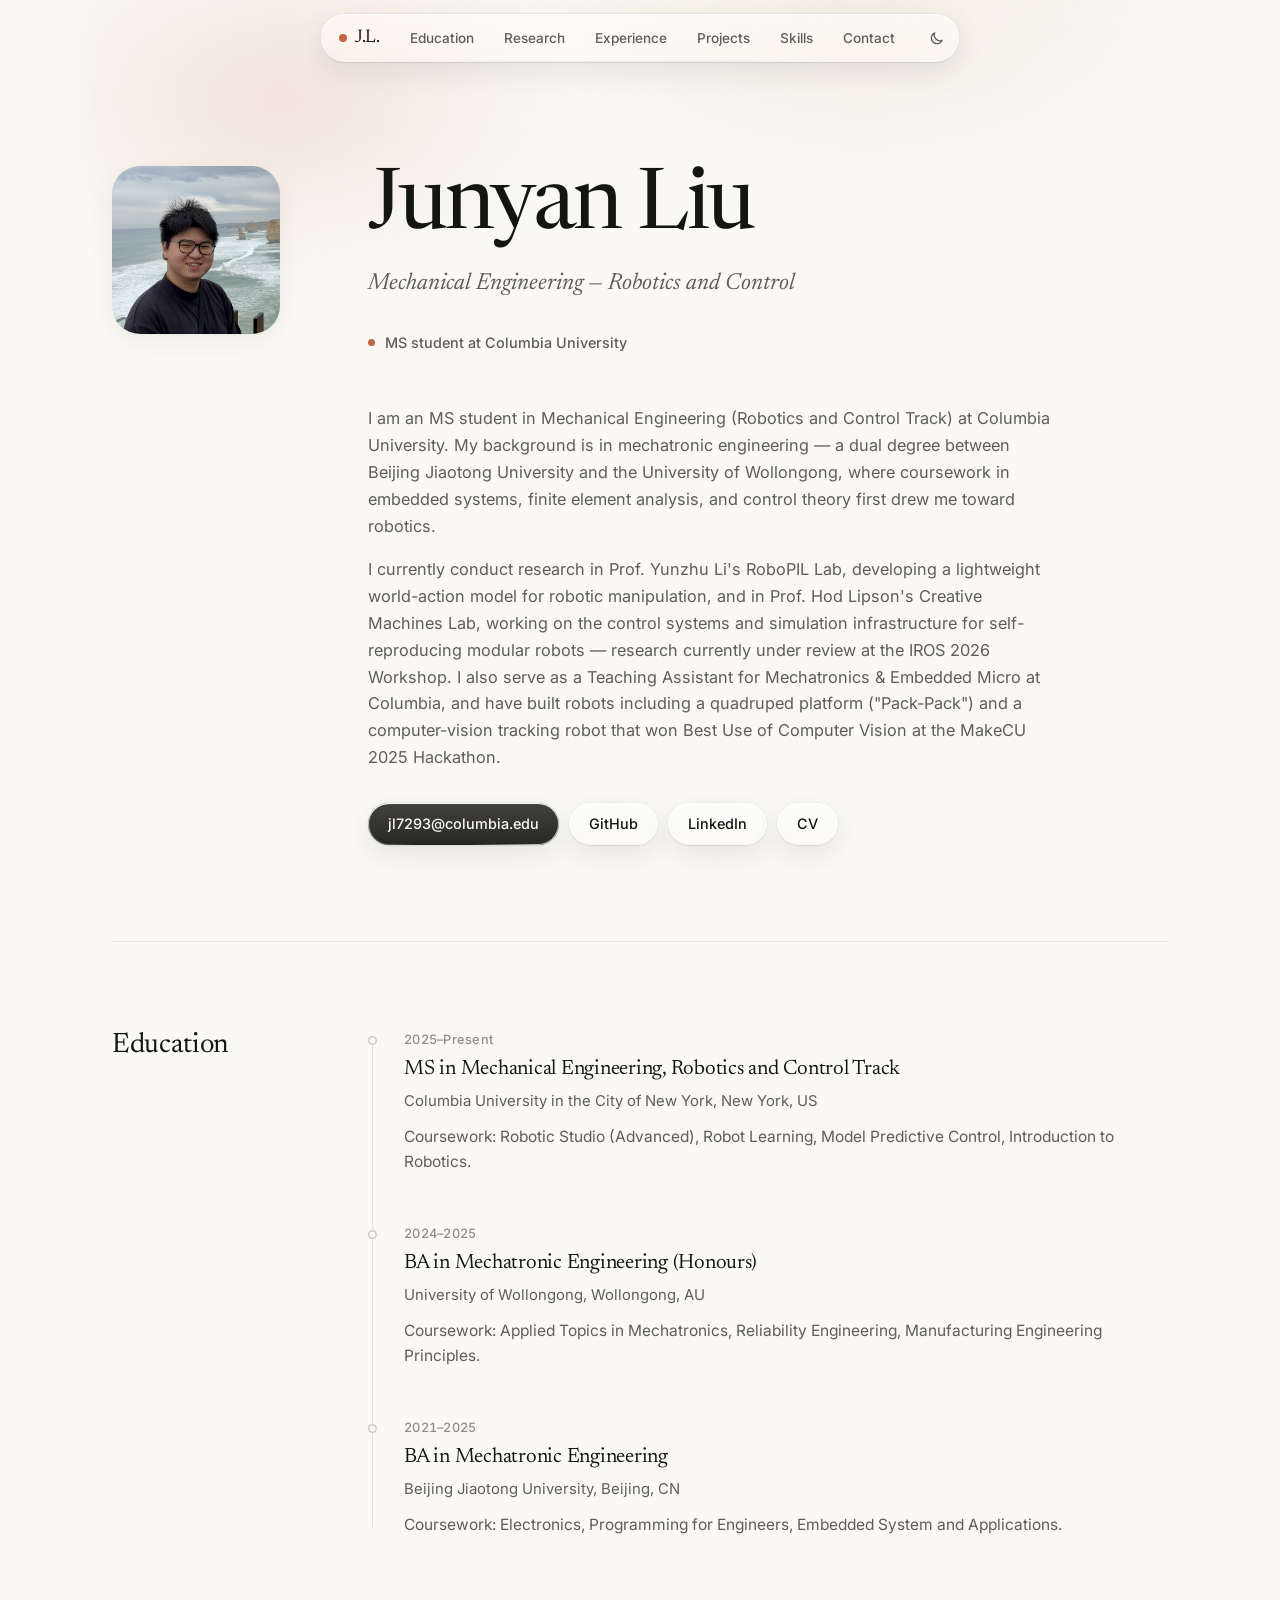
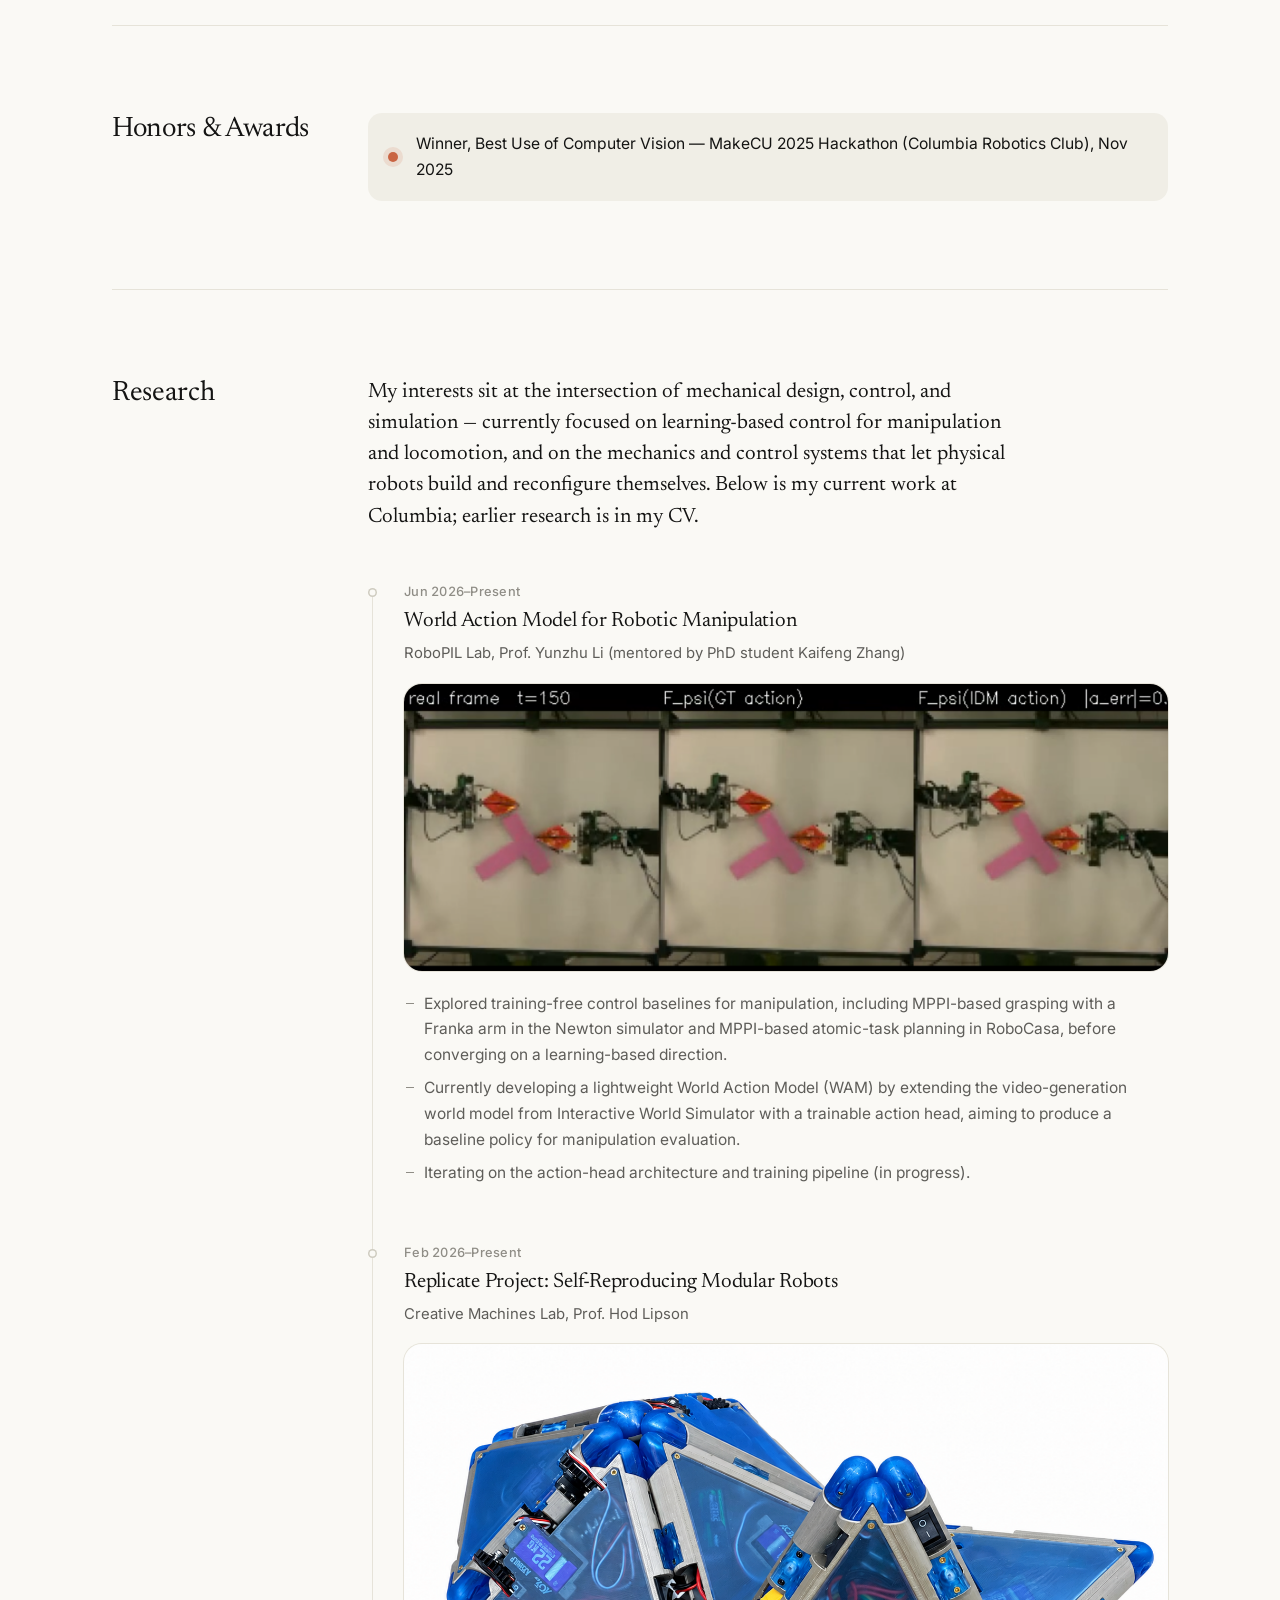
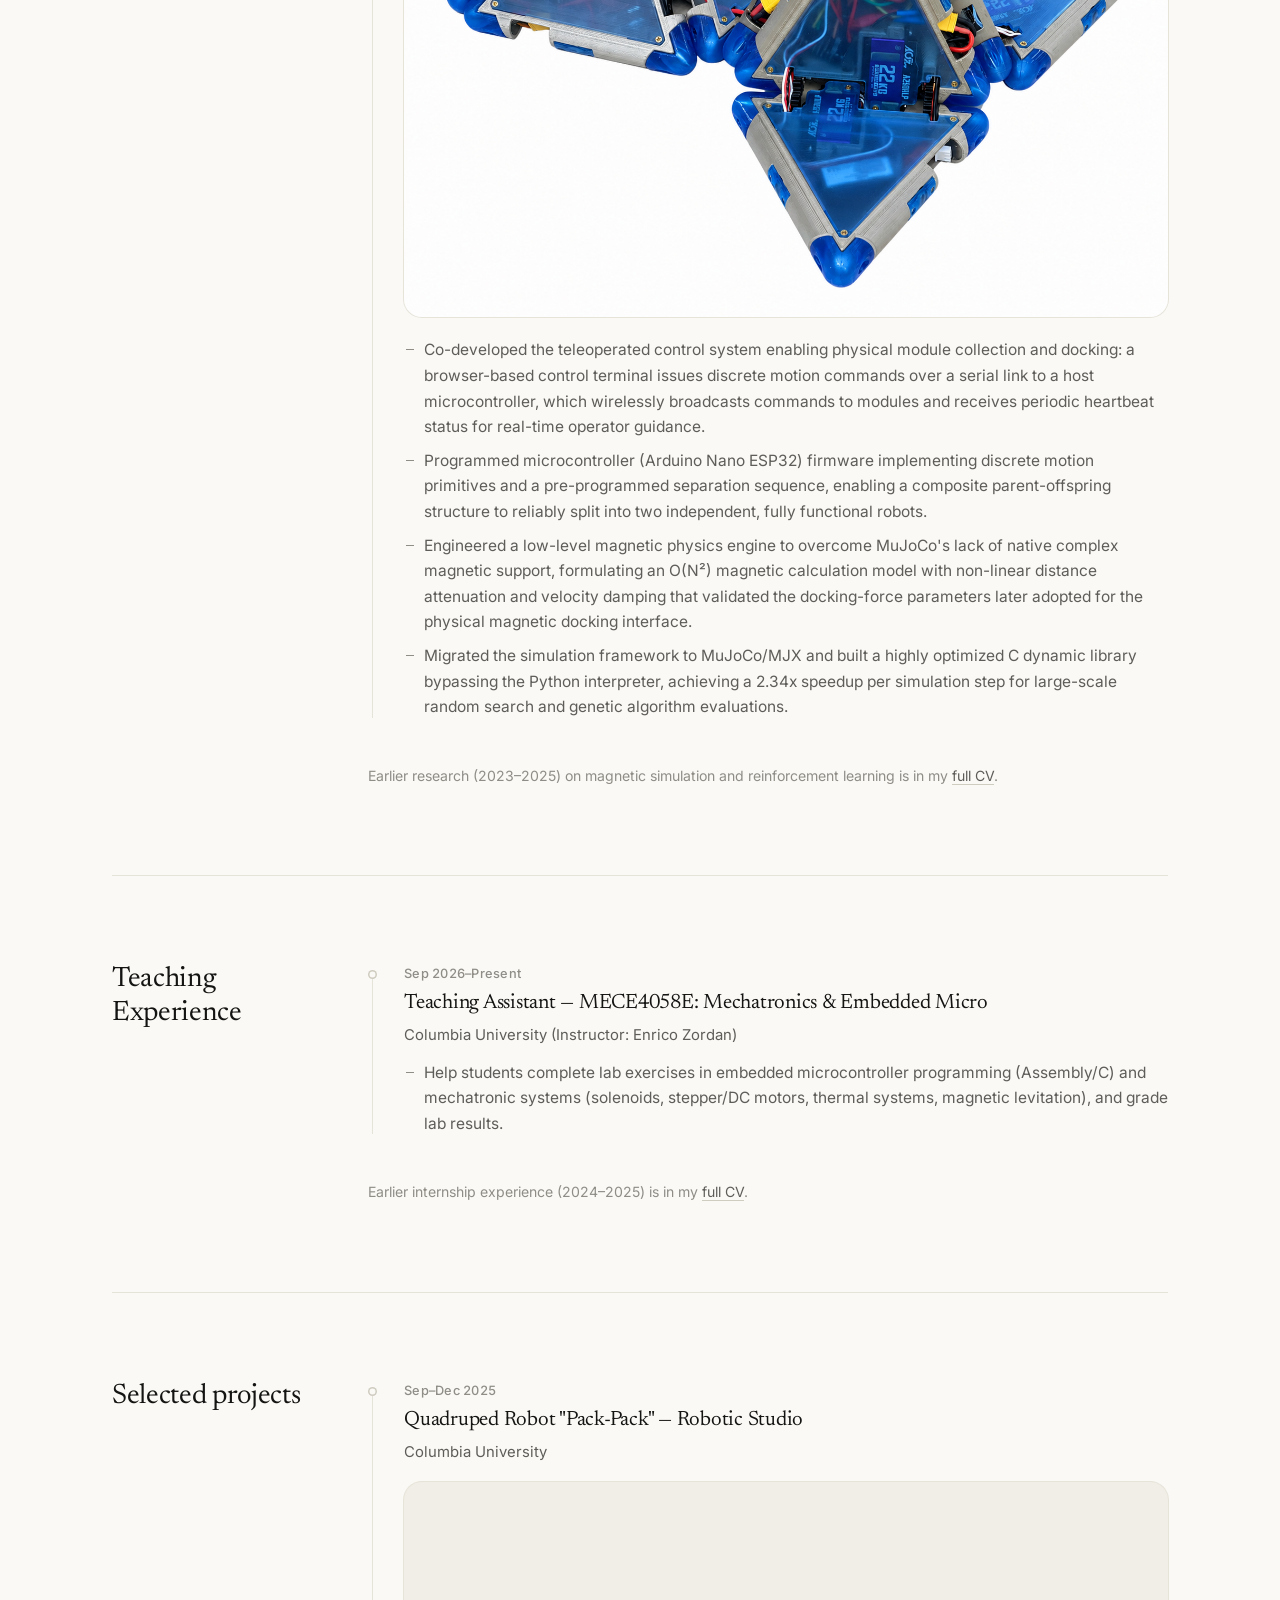
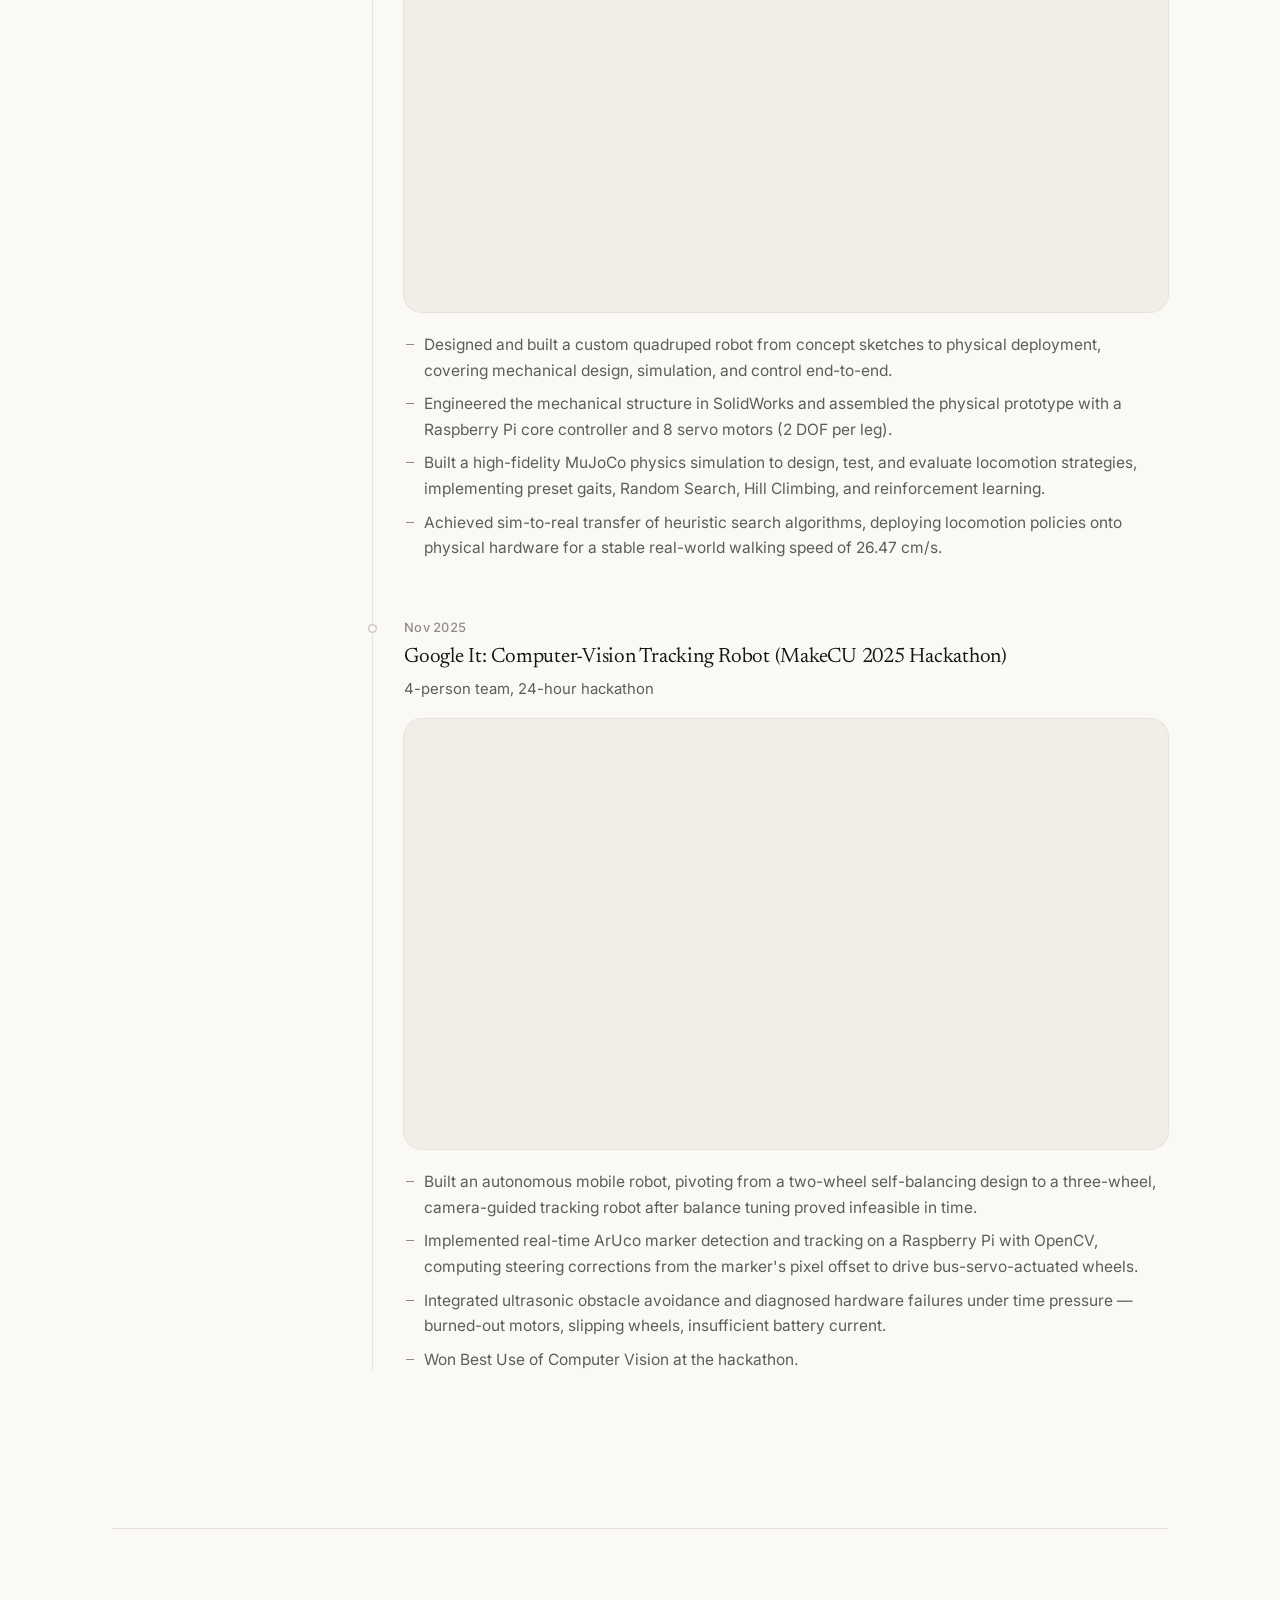
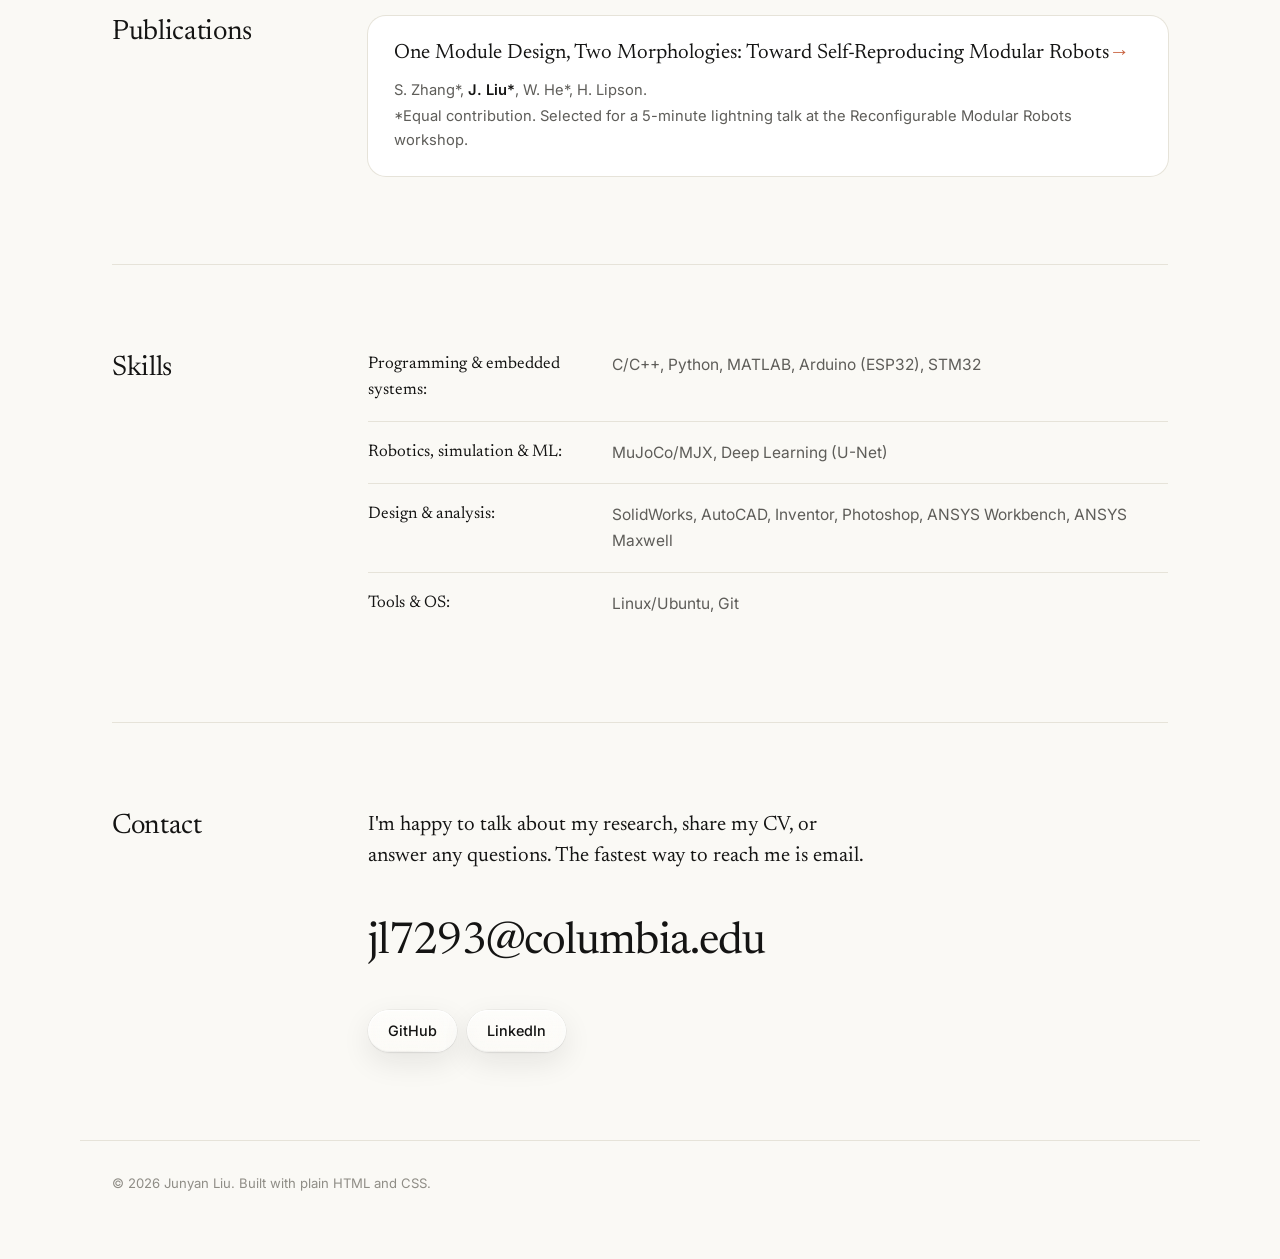
==== index.html @ 260f719c "style change" ====
<!DOCTYPE html>
<html lang="en">
<head>
<meta charset="UTF-8">
<meta name="viewport" content="width=device-width, initial-scale=1.0">
<title>Junyan Liu — Robotics &amp; Mechatronics</title>
<meta name="description" content="Junyan Liu, MS student in Mechanical Engineering (Robotics and Control) at Columbia University.">

<link rel="preconnect" href="https://fonts.googleapis.com">
<link rel="preconnect" href="https://fonts.gstatic.com" crossorigin>
<link href="https://fonts.googleapis.com/css2?family=Newsreader:ital,opsz,wght@0,6..72,300..600;1,6..72,300..600&family=Inter:wght@400;500;600&display=swap" rel="stylesheet">
<script>try{var t=localStorage.getItem("theme");if(t)document.documentElement.dataset.theme=t}catch(e){}</script>
<link rel="stylesheet" href="assets/style.css">
</head>
<body>

<a class="skip-link" href="#main">Skip to content</a>

<header class="site-nav">
  <div class="nav-inner">
    <a class="nav-mark" href="#top">J.L.</a>
    <button class="nav-toggle" aria-expanded="false" aria-controls="nav-links">
      <span></span><span></span><span></span>
    </button>
    <nav id="nav-links" class="nav-links">
      <a href="#education">Education</a>
      <a href="#research">Research</a>
      <a href="#experience">Experience</a>
      <a href="#projects">Projects</a>
      <a href="#skills">Skills</a>
      <a href="#contact">Contact</a>
    </nav>
    <button class="theme-toggle" aria-label="Toggle dark mode">
      <svg class="icon-moon" viewBox="0 0 24 24" fill="none" stroke="currentColor" stroke-width="1.8" stroke-linecap="round" stroke-linejoin="round" aria-hidden="true"><path d="M20 14.5A8 8 0 0 1 9.5 4a8 8 0 1 0 10.5 10.5z"/></svg>
      <svg class="icon-sun" viewBox="0 0 24 24" fill="none" stroke="currentColor" stroke-width="1.8" stroke-linecap="round" aria-hidden="true"><circle cx="12" cy="12" r="4"/><path d="M12 2v2M12 20v2M4.9 4.9l1.4 1.4M17.7 17.7l1.4 1.4M2 12h2M20 12h2M4.9 19.1l1.4-1.4M17.7 6.3l1.4-1.4"/></svg>
    </button>
  </div>
</header>

<main id="main">

  <section id="top" class="hero">
    <div class="hero-grid">
      <div class="portrait">
        <img src="assets/photo.jpg" alt="Junyan Liu">
      </div>
      <div class="hero-content">
        <h1 class="hero-name">Junyan Liu</h1>
        <p class="hero-role">Mechanical Engineering — Robotics and Control</p>
        <p class="hero-current">MS student at Columbia University</p>
        <div class="hero-bio">
          <p>
            I am an MS student in Mechanical
            Engineering (Robotics and Control Track) at Columbia University.
            My background is in mechatronic engineering — a dual degree
            between Beijing Jiaotong University and the University of
            Wollongong, where coursework in embedded systems, finite element
            analysis, and control theory first drew me toward robotics.
          </p>
          <p>
            I currently conduct research in Prof.
            Yunzhu Li's RoboPIL Lab, developing a lightweight world-action
            model for robotic manipulation, and in Prof. Hod Lipson's
            Creative Machines Lab, working on the control systems and
            simulation infrastructure for self-reproducing modular robots —
            research currently under review at the IROS 2026 Workshop. I
            also serve as a Teaching Assistant for Mechatronics &amp;
            Embedded Micro at Columbia, and have built robots including a
            quadruped platform ("Pack-Pack") and a computer-vision tracking
            robot that won Best Use of Computer Vision at the MakeCU 2025
            Hackathon.
          </p>
        </div>
        <div class="hero-links">
          <a href="mailto:jl7293@columbia.edu">jl7293@columbia.edu</a>
          <a href="https://github.com/jl7293" target="_blank" rel="noopener">GitHub</a>
          <a href="https://www.linkedin.com/in/junyanliu7293/" target="_blank" rel="noopener">LinkedIn</a>
          <a href="assets/cv.pdf" target="_blank" rel="noopener">CV</a>
        </div>
      </div>
    </div>
  </section>

  <section id="education" class="section">
    <div class="section-head">
      <h2>Education</h2>
    </div>
    <ul class="timeline">
      <li>
        <div class="timeline-date">2025–Present</div>
        <div class="timeline-body">
          <h3>MS in Mechanical Engineering, Robotics and Control Track</h3>
          <p class="timeline-org">Columbia University in the City of New York, New York, US</p>
          <p>Coursework: Robotic Studio (Advanced), Robot Learning, Model Predictive Control, Introduction to Robotics.</p>
        </div>
      </li>
      <li>
        <div class="timeline-date">2024–2025</div>
        <div class="timeline-body">
          <h3>BA in Mechatronic Engineering (Honours)</h3>
          <p class="timeline-org">University of Wollongong, Wollongong, AU</p>
          <p>Coursework: Applied Topics in Mechatronics, Reliability Engineering, Manufacturing Engineering Principles.</p>
        </div>
      </li>
      <li>
        <div class="timeline-date">2021–2025</div>
        <div class="timeline-body">
          <h3>BA in Mechatronic Engineering</h3>
          <p class="timeline-org">Beijing Jiaotong University, Beijing, CN</p>
          <p>Coursework: Electronics, Programming for Engineers, Embedded System and Applications.</p>
        </div>
      </li>
    </ul>
  </section>

  <section id="honors" class="section">
    <div class="section-head">
      <h2>Honors &amp; Awards</h2>
    </div>
    <ul class="interest-list">
      <li>Winner, Best Use of Computer Vision — MakeCU 2025 Hackathon (Columbia Robotics Club), Nov 2025</li>
    </ul>
  </section>

  <section id="research" class="section">
    <div class="section-head">
      <h2>Research</h2>
    </div>
    <p class="research-intro">
      My interests sit at the intersection of mechanical design, control, and
      simulation — currently focused on learning-based control for
      manipulation and locomotion, and on the mechanics and control systems
      that let physical robots build and reconfigure themselves. Below is my
      current work at Columbia; earlier research is in my CV.
    </p>
    <ul class="timeline">
      <li>
        <div class="timeline-date">Jun 2026–Present</div>
        <div class="timeline-body">
          <h3>World Action Model for Robotic Manipulation</h3>
          <p class="timeline-org">RoboPIL Lab, Prof. Yunzhu Li (mentored by PhD student Kaifeng Zhang)</p>
          <div class="timeline-media"><img src="assets/wam.png" alt="World Action Model project"></div>
          <ul class="bullets">
            <li>Explored training-free control baselines for manipulation, including MPPI-based grasping with a Franka arm in the Newton simulator and MPPI-based atomic-task planning in RoboCasa, before converging on a learning-based direction.</li>
            <li>Currently developing a lightweight World Action Model (WAM) by extending the video-generation world model from Interactive World Simulator with a trainable action head, aiming to produce a baseline policy for manipulation evaluation.</li>
            <li>Iterating on the action-head architecture and training pipeline (in progress).</li>
          </ul>
        </div>
      </li>
      <li>
        <div class="timeline-date">Feb 2026–Present</div>
        <div class="timeline-body">
          <h3>Replicate Project: Self-Reproducing Modular Robots</h3>
          <p class="timeline-org">Creative Machines Lab, Prof. Hod Lipson</p>
          <div class="timeline-media"><img src="assets/replicate.png" alt="Self-reproducing modular robots project"></div>
          <ul class="bullets">
            <li>Co-developed the teleoperated control system enabling physical module collection and docking: a browser-based control terminal issues discrete motion commands over a serial link to a host microcontroller, which wirelessly broadcasts commands to modules and receives periodic heartbeat status for real-time operator guidance.</li>
            <li>Programmed microcontroller (Arduino Nano ESP32) firmware implementing discrete motion primitives and a pre-programmed separation sequence, enabling a composite parent-offspring structure to reliably split into two independent, fully functional robots.</li>
            <li>Engineered a low-level magnetic physics engine to overcome MuJoCo's lack of native complex magnetic support, formulating an O(N²) magnetic calculation model with non-linear distance attenuation and velocity damping that validated the docking-force parameters later adopted for the physical magnetic docking interface.</li>
            <li>Migrated the simulation framework to MuJoCo/MJX and built a highly optimized C dynamic library bypassing the Python interpreter, achieving a 2.34x speedup per simulation step for large-scale random search and genetic algorithm evaluations.</li>
          </ul>
        </div>
      </li>
    </ul>
    <p class="section-note">Earlier research (2023–2025) on magnetic simulation and reinforcement learning is in my <a href="assets/cv.pdf" target="_blank" rel="noopener">full CV</a>.</p>
  </section>

  <section id="experience" class="section">
    <div class="section-head">
      <h2>Teaching Experience</h2>
    </div>
    <ul class="timeline">
      <li>
        <div class="timeline-date">Sep 2026–Present</div>
        <div class="timeline-body">
          <h3>Teaching Assistant — MECE4058E: Mechatronics &amp; Embedded Micro</h3>
          <p class="timeline-org">Columbia University (Instructor: Enrico Zordan)</p>
          <ul class="bullets">
            <li>Help students complete lab exercises in embedded microcontroller programming (Assembly/C) and mechatronic systems (solenoids, stepper/DC motors, thermal systems, magnetic levitation), and grade lab results.</li>
          </ul>
        </div>
      </li>
    </ul>
    <p class="section-note">Earlier internship experience (2024–2025) is in my <a href="assets/cv.pdf" target="_blank" rel="noopener">full CV</a>.</p>
  </section>

  <section id="projects" class="section">
    <div class="section-head">
      <h2>Selected projects</h2>
    </div>
    <ul class="timeline">
      <li>
        <div class="timeline-date">Sep–Dec 2025</div>
        <div class="timeline-body">
          <h3>Quadruped Robot "Pack-Pack" — Robotic Studio</h3>
          <p class="timeline-org">Columbia University</p>
          <div class="timeline-media">
            <iframe width="560" height="315" src="https://www.youtube.com/embed/U7pcNMoIfwk?si=V1PAWZDfMzL-CAm7" title="YouTube video player" frameborder="0" allow="accelerometer; autoplay; clipboard-write; encrypted-media; gyroscope; picture-in-picture; web-share" referrerpolicy="strict-origin-when-cross-origin" allowfullscreen></iframe>
          </div>
          <ul class="bullets">
            <li>Designed and built a custom quadruped robot from concept sketches to physical deployment, covering mechanical design, simulation, and control end-to-end.</li>
            <li>Engineered the mechanical structure in SolidWorks and assembled the physical prototype with a Raspberry Pi core controller and 8 servo motors (2 DOF per leg).</li>
            <li>Built a high-fidelity MuJoCo physics simulation to design, test, and evaluate locomotion strategies, implementing preset gaits, Random Search, Hill Climbing, and reinforcement learning.</li>
            <li>Achieved sim-to-real transfer of heuristic search algorithms, deploying locomotion policies onto physical hardware for a stable real-world walking speed of 26.47 cm/s.</li>
          </ul>
        </div>
      </li>
      <li>
        <div class="timeline-date">Nov 2025</div>
        <div class="timeline-body">
          <h3>Google It: Computer-Vision Tracking Robot (MakeCU 2025 Hackathon)</h3>
          <p class="timeline-org">4-person team, 24-hour hackathon</p>
          <div class="timeline-media">
            <iframe width="560" height="315" src="https://www.youtube.com/embed/vSIey4-xD3o?si=7DMo9X7D1ZcZDnYi" title="YouTube video player" frameborder="0" allow="accelerometer; autoplay; clipboard-write; encrypted-media; gyroscope; picture-in-picture; web-share" referrerpolicy="strict-origin-when-cross-origin" allowfullscreen></iframe>
          </div>
          <ul class="bullets">
            <li>Built an autonomous mobile robot, pivoting from a two-wheel self-balancing design to a three-wheel, camera-guided tracking robot after balance tuning proved infeasible in time.</li>
            <li>Implemented real-time ArUco marker detection and tracking on a Raspberry Pi with OpenCV, computing steering corrections from the marker's pixel offset to drive bus-servo-actuated wheels.</li>
            <li>Integrated ultrasonic obstacle avoidance and diagnosed hardware failures under time pressure — burned-out motors, slipping wheels, insufficient battery current.</li>
            <li>Won Best Use of Computer Vision at the hackathon.</li>
          </ul>
        </div>
      </li>
    </ul>
    <p class="section-note">Earlier projects (2021–2024), including a surgical planning system and a smart car challenge, are in my <a href="assets/cv.pdf" target="_blank" rel="noopener">full CV</a>.</p>
  </section>

  <section id="publications" class="section">
    <div class="section-head">
      <h2>Publications</h2>
    </div>
    <ul class="pub-list">
      <li>
        <p class="pub-title"><a href="replicate/">One Module Design, Two Morphologies: Toward Self-Reproducing Modular Robots</a></p>
        <p class="pub-meta">S. Zhang*, <strong>J. Liu*</strong>, W. He*, H. Lipson.</p>
        <p class="pub-meta">*Equal contribution.  Selected for a 5-minute lightning talk at the Reconfigurable Modular Robots workshop.</p>
      </li>
    </ul>
  </section>

  <section id="skills" class="section">
    <div class="section-head">
      <h2>Skills</h2>
    </div>
    <ul class="skill-list">
      <li><span class="skill-label">Programming &amp; embedded systems:</span> C/C++, Python, MATLAB, Arduino (ESP32), STM32</li>
      <li><span class="skill-label">Robotics, simulation &amp; ML:</span> MuJoCo/MJX, Deep Learning (U-Net)</li>
      <li><span class="skill-label">Design &amp; analysis:</span> SolidWorks, AutoCAD, Inventor, Photoshop, ANSYS Workbench, ANSYS Maxwell</li>
      <li><span class="skill-label">Tools &amp; OS:</span> Linux/Ubuntu, Git</li>
    </ul>
  </section>

  <section id="contact" class="section contact">
    <div class="section-head">
      <h2>Contact</h2>
    </div>
    <p>
      I'm happy to talk about my research, share my CV, or answer any
      questions. The fastest way to reach me is email.
    </p>
    <a class="contact-email" href="mailto:jl7293@columbia.edu">jl7293@columbia.edu</a>
    <div class="hero-links">
      <a href="https://github.com/jl7293" target="_blank" rel="noopener">GitHub</a>
      <a href="https://www.linkedin.com/in/junyanliu7293/" target="_blank" rel="noopener">LinkedIn</a>
    </div>
  </section>

</main>

<footer class="site-footer">
  <p>&copy; <span id="year">2026</span> Junyan Liu. Built with plain HTML and CSS.</p>
</footer>

<script src="assets/script.js"></script>
</body>
</html>
---- assets/style.css ----
/* ---------- Tokens ---------- */
:root {
  --paper: #faf9f5;
  --paper-alt: #f0eee6;
  --surface: #ffffff;
  --ink: #141413;
  --ink-soft: #5e5d59;
  --ink-faint: #8f8d86;
  --line: #e6e3d9;
  --line-strong: #cfccc0;
  --accent: #c96442;
  --accent-soft: rgba(201, 100, 66, 0.14);
  --shadow: 0 1px 2px rgba(20, 20, 19, 0.04), 0 8px 28px rgba(20, 20, 19, 0.06);
  --shadow-lift: 0 2px 4px rgba(20, 20, 19, 0.04), 0 18px 44px rgba(20, 20, 19, 0.1);

  /* Liquid glass */
  --glass-top: rgba(255, 255, 255, 0.62);
  --glass-bottom: rgba(255, 255, 255, 0.34);
  --glass-edge: rgba(20, 20, 19, 0.08);
  --glass-hi: rgba(255, 255, 255, 0.95);
  --glass-lo: rgba(20, 20, 19, 0.05);
  --glass-rim: rgba(255, 255, 255, 0.9);
  --glass-glow: rgba(255, 255, 255, 0.7);
  --glass-shadow: 0 1px 2px rgba(20, 20, 19, 0.05), 0 10px 30px rgba(20, 20, 19, 0.09);
  --glass-shadow-lift: 0 2px 4px rgba(20, 20, 19, 0.06), 0 16px 40px rgba(20, 20, 19, 0.13);

  --wide: 1120px;
  --rail: 200px;
  --gap: 56px;
  --gutter: 32px;
  --radius: 18px;

  --serif: "Newsreader", "Iowan Old Style", Georgia, serif;
  --sans: "Inter", -apple-system, BlinkMacSystemFont, "Segoe UI", sans-serif;
  --ease: cubic-bezier(0.22, 1, 0.36, 1);
  --ease-soft: cubic-bezier(0.4, 0, 0.2, 1);
  --spring: cubic-bezier(0.34, 1.56, 0.64, 1);

  color-scheme: light;
}

@media (prefers-color-scheme: dark) {
  :root:not([data-theme="light"]) {
    --paper: #1f1e1d;
    --paper-alt: #2a2927;
    --surface: #262624;
    --ink: #f5f4ef;
    --ink-soft: #b8b5ab;
    --ink-faint: #8a8780;
    --line: #34332f;
    --line-strong: #4a4843;
    --accent: #e08463;
    --accent-soft: rgba(224, 132, 99, 0.18);
    --shadow: 0 1px 2px rgba(0, 0, 0, 0.3), 0 8px 28px rgba(0, 0, 0, 0.25);
    --shadow-lift: 0 2px 4px rgba(0, 0, 0, 0.3), 0 18px 44px rgba(0, 0, 0, 0.4);
    --glass-top: rgba(255, 255, 255, 0.12);
    --glass-bottom: rgba(255, 255, 255, 0.04);
    --glass-edge: rgba(0, 0, 0, 0.45);
    --glass-hi: rgba(255, 255, 255, 0.22);
    --glass-lo: rgba(0, 0, 0, 0.25);
    --glass-rim: rgba(255, 255, 255, 0.32);
    --glass-glow: rgba(255, 255, 255, 0.16);
    --glass-shadow: 0 1px 2px rgba(0, 0, 0, 0.3), 0 10px 30px rgba(0, 0, 0, 0.35);
    --glass-shadow-lift: 0 2px 4px rgba(0, 0, 0, 0.35), 0 16px 40px rgba(0, 0, 0, 0.45);
    color-scheme: dark;
  }
}
:root[data-theme="dark"] {
  --paper: #1f1e1d;
  --paper-alt: #2a2927;
  --surface: #262624;
  --ink: #f5f4ef;
  --ink-soft: #b8b5ab;
  --ink-faint: #8a8780;
  --line: #34332f;
  --line-strong: #4a4843;
  --accent: #e08463;
  --accent-soft: rgba(224, 132, 99, 0.18);
  --shadow: 0 1px 2px rgba(0, 0, 0, 0.3), 0 8px 28px rgba(0, 0, 0, 0.25);
  --shadow-lift: 0 2px 4px rgba(0, 0, 0, 0.3), 0 18px 44px rgba(0, 0, 0, 0.4);
  --glass-top: rgba(255, 255, 255, 0.12);
  --glass-bottom: rgba(255, 255, 255, 0.04);
  --glass-edge: rgba(0, 0, 0, 0.45);
  --glass-hi: rgba(255, 255, 255, 0.22);
  --glass-lo: rgba(0, 0, 0, 0.25);
  --glass-rim: rgba(255, 255, 255, 0.32);
  --glass-glow: rgba(255, 255, 255, 0.16);
  --glass-shadow: 0 1px 2px rgba(0, 0, 0, 0.3), 0 10px 30px rgba(0, 0, 0, 0.35);
  --glass-shadow-lift: 0 2px 4px rgba(0, 0, 0, 0.35), 0 16px 40px rgba(0, 0, 0, 0.45);
  color-scheme: dark;
}

* { box-sizing: border-box; }

html {
  scroll-behavior: smooth;
  scroll-padding-top: 96px;
}

body {
  margin: 0;
  background: var(--paper);
  color: var(--ink);
  font-family: var(--sans);
  font-size: 17px;
  line-height: 1.65;
  -webkit-font-smoothing: antialiased;
  -moz-osx-font-smoothing: grayscale;
  text-rendering: optimizeLegibility;
  overflow-wrap: break-word;
  transition: background-color 0.4s var(--ease-soft), color 0.4s var(--ease-soft);
}

::selection { background: var(--accent-soft); color: var(--ink); }

h1, h2, h3, h4 {
  font-family: var(--serif);
  font-weight: 400;
  line-height: 1.15;
  margin: 0;
  color: var(--ink);
  letter-spacing: -0.012em;
}

p { margin: 0 0 1em; }
p:last-child { margin-bottom: 0; }

a {
  color: var(--ink);
  text-decoration: underline;
  text-decoration-color: var(--line-strong);
  text-decoration-thickness: 1px;
  text-underline-offset: 3px;
  transition: color 0.2s var(--ease-soft), text-decoration-color 0.2s var(--ease-soft);
}
a:hover {
  color: var(--accent);
  text-decoration-color: currentColor;
}
a:focus-visible, button:focus-visible, [tabindex]:focus-visible {
  outline: 2px solid var(--accent);
  outline-offset: 3px;
  border-radius: 8px;
}

ul { margin: 0; padding: 0; list-style: none; }

.skip-link {
  position: absolute;
  left: -999px;
  top: 0;
  background: var(--ink);
  color: var(--paper);
  padding: 10px 16px;
  z-index: 100;
  text-decoration: none;
}
.skip-link:focus { left: 0; }

/* ---------- Liquid glass material ----------
   Translucent body + backdrop blur, a light rim that catches the
   corners, inner top highlight, and a soft glow that follows the
   pointer (--mx / --my are set by script.js). */
.nav-inner,
.nav-indicator,
.hero-links a,
.lb-btn {
  position: relative;
  isolation: isolate;
  background: linear-gradient(180deg, var(--glass-top), var(--glass-bottom));
  -webkit-backdrop-filter: blur(16px) saturate(180%);
  backdrop-filter: blur(16px) saturate(180%);
  box-shadow:
    0 0 0 0.5px var(--glass-edge),
    inset 0 1px 0 var(--glass-hi),
    inset 0 -1px 1px var(--glass-lo),
    var(--glass-shadow);
}

.nav-inner::before,
.nav-indicator::before,
.hero-links a::before,
.lb-btn::before {
  content: "";
  position: absolute;
  inset: 0;
  border-radius: inherit;
  padding: 1px;
  background: linear-gradient(135deg, var(--glass-rim), transparent 38%, transparent 62%, var(--glass-rim));
  -webkit-mask: linear-gradient(#000 0 0) content-box, linear-gradient(#000 0 0);
  -webkit-mask-composite: xor;
  mask: linear-gradient(#000 0 0) content-box exclude, linear-gradient(#000 0 0);
  pointer-events: none;
}

.hero-links a::after,
.lb-btn::after {
  content: "";
  position: absolute;
  inset: 0;
  border-radius: inherit;
  background: radial-gradient(120px circle at var(--mx, 50%) var(--my, 0%), var(--glass-glow), transparent 70%);
  opacity: 0;
  z-index: -1;
  transition: opacity 0.35s var(--ease-soft);
  pointer-events: none;
}
.hero-links a:hover::after,
.lb-btn:hover::after { opacity: 1; }

/* ---------- Scroll progress ---------- */
.scroll-progress {
  position: fixed;
  top: 0;
  left: 0;
  right: 0;
  height: 2px;
  background: var(--accent);
  transform-origin: 0 50%;
  transform: scaleX(0);
  z-index: 40;
  pointer-events: none;
}

/* ---------- Layout: sections with a sticky title rail ---------- */
.section {
  max-width: var(--wide);
  margin: 0 auto;
  padding: 88px var(--gutter);
  display: grid;
  grid-template-columns: var(--rail) minmax(0, 1fr);
  column-gap: var(--gap);
  align-items: start;
  position: relative;
}
.section::before {
  content: "";
  position: absolute;
  top: 0;
  left: var(--gutter);
  right: var(--gutter);
  height: 1px;
  background: var(--line);
}
.section > * { grid-column: 2; min-width: 0; }

.section-head {
  grid-column: 1;
  grid-row: 1 / span 60;
  position: sticky;
  top: 104px;
  align-self: start;
}
.section-head h2 {
  font-size: 1.75rem;
  line-height: 1.2;
}

.section h3 {
  font-size: 1.3rem;
  margin: 40px 0 12px;
}
.section-head + h3 { margin-top: 0; }

/* ---------- Nav: floating glass capsule ---------- */
.site-nav {
  position: sticky;
  top: 0;
  z-index: 30;
  padding: 14px var(--gutter) 0;
  pointer-events: none;
}

.nav-inner {
  pointer-events: auto;
  width: fit-content;
  max-width: 100%;
  margin: 0 auto;
  padding: 6px 6px 6px 18px;
  display: flex;
  align-items: center;
  gap: 10px;
  border-radius: 999px;
  transition: box-shadow 0.4s var(--ease-soft);
}
.site-nav.scrolled .nav-inner {
  box-shadow:
    0 0 0 0.5px var(--glass-edge),
    inset 0 1px 0 var(--glass-hi),
    inset 0 -1px 1px var(--glass-lo),
    var(--glass-shadow-lift);
}

.nav-mark {
  font-family: var(--serif);
  font-size: 1.15rem;
  text-decoration: none;
  letter-spacing: -0.01em;
  display: inline-flex;
  align-items: center;
  gap: 8px;
  margin-right: 6px;
  white-space: nowrap;
}
.nav-mark::before {
  content: "";
  width: 8px;
  height: 8px;
  border-radius: 50%;
  background: var(--accent);
  transition: transform 0.5s var(--spring);
}
.nav-mark:hover { color: var(--ink); }
.nav-mark:hover::before { transform: scale(1.6); }

.nav-links {
  display: flex;
  gap: 2px;
  position: relative;
}

.nav-links a {
  position: relative;
  z-index: 1;
  font-size: 0.85rem;
  font-weight: 500;
  text-decoration: none;
  color: var(--ink-soft);
  white-space: nowrap;
  padding: 7px 14px;
  border-radius: 999px;
  transition: color 0.25s var(--ease-soft);
}
.nav-links a:hover,
.nav-links a.active { color: var(--ink); }

.nav-indicator {
  position: absolute;
  top: 0;
  left: 0;
  height: 100%;
  border-radius: 999px;
  opacity: 0;
  pointer-events: none;
  transition: transform 0.6s var(--spring), width 0.6s var(--spring), opacity 0.3s var(--ease-soft);
}

.theme-toggle,
.nav-toggle {
  flex-shrink: 0;
  width: 34px;
  height: 34px;
  display: inline-flex;
  align-items: center;
  justify-content: center;
  border: none;
  border-radius: 50%;
  background: transparent;
  color: var(--ink-soft);
  cursor: pointer;
  transition: background-color 0.2s var(--ease-soft), color 0.2s var(--ease-soft), transform 0.45s var(--spring);
}
.theme-toggle:hover,
.nav-toggle:hover { background: var(--glass-bottom); color: var(--ink); }
.theme-toggle:active,
.nav-toggle:active { transform: scale(0.86); transition-duration: 0.12s; }

.theme-toggle svg {
  width: 17px;
  height: 17px;
  transition: transform 0.6s var(--spring);
}
.theme-toggle:hover svg { transform: rotate(24deg); }
.theme-toggle .icon-sun { display: none; }
:root[data-theme="dark"] .theme-toggle .icon-sun { display: block; }
:root[data-theme="dark"] .theme-toggle .icon-moon { display: none; }
@media (prefers-color-scheme: dark) {
  :root:not([data-theme="light"]) .theme-toggle .icon-sun { display: block; }
  :root:not([data-theme="light"]) .theme-toggle .icon-moon { display: none; }
}

.nav-toggle {
  display: none;
  order: 3;
  flex-direction: column;
  gap: 4px;
}
.nav-toggle span {
  display: block;
  width: 16px;
  height: 1.5px;
  border-radius: 2px;
  background: currentColor;
  transition: transform 0.45s var(--ease), opacity 0.2s var(--ease-soft);
}
.nav-toggle[aria-expanded="true"] span:nth-child(1) { transform: translateY(5.5px) rotate(45deg); }
.nav-toggle[aria-expanded="true"] span:nth-child(2) { opacity: 0; }
.nav-toggle[aria-expanded="true"] span:nth-child(3) { transform: translateY(-5.5px) rotate(-45deg); }

/* ---------- Hero (merged with About) ---------- */
.hero {
  position: relative;
  max-width: var(--wide);
  margin: 0 auto;
  padding: 104px var(--gutter) 96px;
}
.hero::before {
  content: "";
  position: absolute;
  z-index: -1;
  top: -120px;
  left: 0;
  right: 0;
  height: 520px;
  background:
    radial-gradient(420px 260px at 18% 30%, var(--accent-soft), transparent 70%),
    radial-gradient(520px 300px at 70% 10%, rgba(214, 184, 140, 0.16), transparent 70%);
  filter: blur(20px);
  pointer-events: none;
}

.hero-grid {
  display: grid;
  grid-template-columns: var(--rail) minmax(0, 1fr);
  gap: var(--gap);
  align-items: start;
}

.portrait {
  width: 168px;
  aspect-ratio: 1;
  border-radius: 28px;
  overflow: hidden;
  background: var(--paper-alt);
  box-shadow: var(--shadow);
  animation: rise 1.1s var(--ease) both;
  transition: transform 0.7s var(--spring), box-shadow 0.6s var(--ease);
}
.portrait:hover {
  transform: scale(1.03) rotate(-1.5deg);
  box-shadow: var(--shadow-lift);
}
.portrait img {
  width: 100%;
  height: 100%;
  object-fit: cover;
  display: block;
}

.hero-content { min-width: 0; }

.hero-name {
  font-size: clamp(3rem, 7.2vw, 5.25rem);
  line-height: 1;
  letter-spacing: -0.03em;
  animation: rise 1.1s 0.06s var(--ease) both;
}

.hero-role {
  font-family: var(--serif);
  font-style: italic;
  font-size: clamp(1.2rem, 2.2vw, 1.45rem);
  line-height: 1.35;
  color: var(--ink-soft);
  margin-top: 18px;
  animation: rise 1.1s 0.14s var(--ease) both;
}

.hero-current {
  display: inline-flex;
  align-items: center;
  gap: 10px;
  color: var(--ink-soft);
  font-size: 0.9rem;
  font-weight: 500;
  margin-top: 8px;
  animation: rise 1.1s 0.2s var(--ease) both;
}
.hero-current::before {
  content: "";
  width: 7px;
  height: 7px;
  border-radius: 50%;
  background: var(--accent);
  animation: pulse 2.4s var(--ease-soft) infinite;
}

.hero-bio {
  margin-top: 36px;
  max-width: 62ch;
  color: var(--ink-soft);
  animation: rise 1.1s 0.28s var(--ease) both;
}
.hero-bio p { font-size: 1.02rem; }

@keyframes rise {
  from { opacity: 0; transform: translateY(18px); filter: blur(8px); }
  to { opacity: 1; transform: none; filter: blur(0); }
}
@keyframes pulse {
  0% { box-shadow: 0 0 0 0 var(--accent-soft); }
  70% { box-shadow: 0 0 0 8px transparent; }
  100% { box-shadow: 0 0 0 0 transparent; }
}

/* Glass pill buttons */
.hero-links {
  display: flex;
  flex-wrap: wrap;
  gap: 10px;
  margin-top: 32px;
  animation: rise 1.1s 0.36s var(--ease) both;
}
.hero-links a {
  display: inline-flex;
  align-items: center;
  height: 42px;
  padding: 0 20px;
  border-radius: 999px;
  font-size: 0.9rem;
  font-weight: 500;
  text-decoration: none;
  color: var(--ink);
  transition: transform 0.5s var(--spring), box-shadow 0.35s var(--ease-soft), color 0.25s var(--ease-soft), background 0.35s var(--ease-soft);
}
.hero-links a:hover {
  color: var(--ink);
  transform: translateY(-2px);
  box-shadow:
    0 0 0 0.5px var(--glass-edge),
    inset 0 1px 0 var(--glass-hi),
    inset 0 -1px 1px var(--glass-lo),
    var(--glass-shadow-lift);
}
.hero-links a:active {
  transform: scale(0.95, 0.92);
  transition-duration: 0.12s;
}

/* Tinted glass for the primary action */
.hero .hero-links a:first-child,
.paper-links a:first-child {
  color: var(--paper);
  background: linear-gradient(180deg,
    color-mix(in srgb, var(--ink) 80%, transparent),
    color-mix(in srgb, var(--ink) 92%, transparent));
}
.hero .hero-links a:first-child:hover,
.paper-links a:first-child:hover {
  color: #fff;
  background: linear-gradient(180deg,
    color-mix(in srgb, var(--accent) 82%, transparent),
    color-mix(in srgb, var(--accent) 96%, transparent));
}
.hero .hero-links a:first-child::after,
.paper-links a:first-child::after {
  background: radial-gradient(120px circle at var(--mx, 50%) var(--my, 0%), rgba(255, 255, 255, 0.28), transparent 70%);
}

/* ---------- Timeline (education / experience / projects) ---------- */
.timeline { position: relative; }
.timeline::before {
  content: "";
  position: absolute;
  left: 4px;
  top: 10px;
  bottom: 10px;
  width: 1px;
  background: var(--line);
}

.timeline > li {
  position: relative;
  padding: 0 0 48px 36px;
}
.timeline > li:last-child { padding-bottom: 0; }
.timeline > li::before {
  content: "";
  position: absolute;
  left: 0;
  top: 7px;
  width: 9px;
  height: 9px;
  border-radius: 50%;
  background: var(--paper);
  box-shadow: inset 0 0 0 1.5px var(--line-strong);
  transition: background-color 0.4s var(--ease-soft), box-shadow 0.4s var(--ease-soft), transform 0.6s var(--spring);
}
.timeline > li.current::before {
  background: var(--accent);
  box-shadow: inset 0 0 0 1.5px var(--accent), 0 0 0 5px var(--accent-soft);
  transform: scale(1.15);
}

.timeline-date {
  color: var(--ink-faint);
  font-size: 0.8rem;
  font-weight: 500;
  letter-spacing: 0.02em;
  font-variant-numeric: tabular-nums;
  margin-bottom: 6px;
  transition: color 0.4s var(--ease-soft);
}
.timeline > li.current .timeline-date { color: var(--accent); }

.timeline-body { min-width: 0; }

.timeline-body h3 {
  font-size: 1.3rem;
  line-height: 1.3;
  margin: 0 0 6px;
}

.timeline-org {
  color: var(--ink-soft);
  font-size: 0.93rem;
  margin-bottom: 10px;
}

.timeline-body > p:not(.timeline-org) { color: var(--ink-soft); font-size: 0.97rem; }

.bullets { margin-top: 12px; }
.bullets li {
  position: relative;
  padding-left: 20px;
  font-size: 0.97rem;
  color: var(--ink-soft);
  margin-bottom: 8px;
}
.bullets li::before {
  content: "";
  position: absolute;
  left: 2px;
  top: 0.78em;
  width: 8px;
  height: 1px;
  background: var(--ink-faint);
}

/* Media frames */
.timeline-media {
  position: relative;
  margin: 18px 0 20px;
  border-radius: var(--radius);
  background: var(--paper-alt);
  box-shadow: 0 0 0 1px var(--line);
  aspect-ratio: 16 / 9;
  display: flex;
  align-items: center;
  justify-content: center;
  color: var(--ink-faint);
  font-size: 0.85rem;
  font-style: italic;
  text-align: center;
  overflow: hidden;
  isolation: isolate;
  transition: box-shadow 0.5s var(--ease);
}

/* Default for photos: the frame shrinks to fit the image exactly —
   no cropping, no empty gap around it. */
.timeline-media:has(img) {
  aspect-ratio: auto;
  cursor: zoom-in;
}
.timeline-media:has(img):hover { box-shadow: 0 0 0 1px var(--line), var(--shadow-lift); }
.timeline-media img {
  width: 100%;
  height: auto;
  display: block;
  transition: transform 0.8s var(--ease);
}
.timeline-media:hover img { transform: scale(1.025); }

/* Opt in to a fixed 16:9 frame that crops to fill (good for wide,
   banner-style shots): add class="timeline-media crop" in the HTML.
   Adjust which part of the photo stays visible with object-position
   below — e.g. "top", "bottom", or a percentage pair like "50% 20%". */
.timeline-media.crop { aspect-ratio: 16 / 9; }
.timeline-media.crop img {
  height: 100%;
  object-fit: cover;
  object-position: center;
}

.timeline-media video,
.timeline-media iframe {
  width: 100%;
  height: 100%;
  border: 0;
  display: block;
}
.timeline-media video { object-fit: cover; }

.section-note {
  margin-top: 36px;
  font-size: 0.88rem;
  color: var(--ink-faint);
}
.section-note a { color: var(--ink-soft); }
.section-note a:hover { color: var(--accent); }

/* ---------- Research ---------- */
.research-intro {
  font-family: var(--serif);
  font-size: 1.3rem;
  line-height: 1.5;
  color: var(--ink);
  max-width: 58ch;
  margin-bottom: 48px;
}

.interest-list li {
  position: relative;
  padding: 18px 20px 18px 48px;
  border-radius: 14px;
  background: var(--paper-alt);
  font-size: 0.98rem;
}
.interest-list li::before {
  content: "";
  position: absolute;
  left: 20px;
  top: 50%;
  width: 10px;
  height: 10px;
  margin-top: -5px;
  border-radius: 50%;
  background: var(--accent);
  box-shadow: 0 0 0 5px var(--accent-soft);
}

/* ---------- Publications ---------- */
.pub-list li {
  padding: 24px 26px;
  border-radius: var(--radius);
  background: var(--surface);
  box-shadow: 0 0 0 1px var(--line);
  transition: box-shadow 0.5s var(--ease), transform 0.6s var(--spring);
}
.pub-list li + li { margin-top: 14px; }
.pub-list li:hover {
  transform: translateY(-3px);
  box-shadow: 0 0 0 1px var(--line), var(--shadow-lift);
}
.pub-title {
  font-family: var(--serif);
  font-size: 1.3rem;
  line-height: 1.35;
  margin: 0;
}
.pub-title a { text-decoration: none; }
.pub-title a::after {
  content: " →";
  display: inline-block;
  color: var(--accent);
  transition: transform 0.5s var(--spring);
}
.pub-title a:hover::after { transform: translateX(5px); }
.pub-meta {
  color: var(--ink-soft);
  font-size: 0.92rem;
  margin: 10px 0 0;
}
.pub-meta + .pub-meta { margin-top: 2px; }
.pub-meta strong { color: var(--ink); font-weight: 600; }
.pub-empty {
  color: var(--ink-soft);
  font-style: italic;
}

/* ---------- Skills ---------- */
.skill-list li {
  display: grid;
  grid-template-columns: minmax(0, 220px) minmax(0, 1fr);
  gap: 24px;
  padding: 18px 0;
  border-top: 1px solid var(--line);
  font-size: 0.97rem;
  color: var(--ink-soft);
}
.skill-list li:first-child { border-top: none; padding-top: 0; }
.skill-label {
  font-family: var(--serif);
  font-size: 1.05rem;
  color: var(--ink);
  line-height: 1.5;
}

/* ---------- Contact ---------- */
.contact > p {
  font-family: var(--serif);
  font-size: 1.3rem;
  line-height: 1.5;
  max-width: 46ch;
}
.contact-email {
  display: inline-block;
  justify-self: start;
  font-family: var(--serif);
  font-size: clamp(1.8rem, 4vw, 2.75rem);
  letter-spacing: -0.02em;
  line-height: 1.2;
  text-decoration: none;
  margin: 24px 0 8px;
  background: linear-gradient(currentColor, currentColor) 0 100% / 0 1px no-repeat;
  transition: color 0.3s var(--ease-soft), background-size 0.6s var(--ease);
}
.contact-email:hover {
  color: var(--accent);
  background-size: 100% 1px;
}
.contact .hero-links { animation: none; }

/* ---------- Footer ---------- */
.site-footer {
  max-width: var(--wide);
  margin: 0 auto;
  padding: 32px var(--gutter) 64px;
  color: var(--ink-faint);
  font-size: 0.82rem;
  border-top: 1px solid var(--line);
}
.site-footer p { margin: 0; }

/* ---------- Scroll reveal (enabled by script.js) ---------- */
.js .reveal {
  opacity: 0;
  translate: 0 28px;
  transition: opacity 1s var(--ease), translate 1s var(--ease);
}
.js .reveal.in {
  opacity: 1;
  translate: 0 0;
}

/* ---------- Lightbox ---------- */
.lightbox {
  position: fixed;
  inset: 0;
  z-index: 100;
  display: flex;
  align-items: center;
  justify-content: center;
  padding: 76px 84px 40px;
  background: color-mix(in srgb, var(--paper) 80%, transparent);
  -webkit-backdrop-filter: blur(28px) saturate(140%);
  backdrop-filter: blur(28px) saturate(140%);
  opacity: 0;
  visibility: hidden;
  transition: opacity 0.4s var(--ease-soft), visibility 0s 0.4s;
}
.lightbox.open {
  opacity: 1;
  visibility: visible;
  transition: opacity 0.4s var(--ease-soft);
}
.lightbox figure {
  margin: 0;
  display: flex;
  flex-direction: column;
  align-items: center;
  max-width: 100%;
  max-height: 100%;
  min-height: 0;
}
.lightbox img {
  display: block;
  max-width: min(100%, 1400px);
  max-height: calc(100vh - 190px);
  max-height: calc(100dvh - 190px);
  border-radius: 14px;
  box-shadow: var(--shadow-lift);
  transform-origin: 0 0;
}
.lightbox figcaption {
  margin-top: 18px;
  font-size: 0.88rem;
  color: var(--ink-soft);
  text-align: center;
  max-width: 70ch;
  transition: opacity 0.3s var(--ease-soft);
}
.lightbox figcaption span { color: var(--ink-faint); margin-left: 10px; font-variant-numeric: tabular-nums; }
.lightbox:not(.ready) figcaption { opacity: 0; }

.lb-btn {
  position: absolute;
  width: 46px;
  height: 46px;
  display: inline-flex;
  align-items: center;
  justify-content: center;
  border: none;
  border-radius: 50%;
  color: var(--ink);
  cursor: pointer;
  transition: transform 0.5s var(--spring), box-shadow 0.3s var(--ease-soft);
}
.lb-btn:hover { transform: scale(1.06); }
.lb-btn:active { transform: scale(0.88); transition-duration: 0.12s; }
.lb-btn svg { position: relative; z-index: 1; width: 18px; height: 18px; }
.lb-close { top: 20px; right: 20px; }
.lb-prev { left: 20px; top: calc(50% - 23px); }
.lb-next { right: 20px; top: calc(50% - 23px); }
.lightbox.single .lb-prev,
.lightbox.single .lb-next { display: none; }

/* ---------- Responsive ---------- */
@media (max-width: 960px) {
  :root { --gap: 40px; }
  .section {
    display: block;
    padding: 72px var(--gutter);
  }
  .section-head {
    position: static;
    margin-bottom: 32px;
  }
  .section-head h2 { font-size: 2rem; }
  .hero { padding: 72px var(--gutter); }
  .hero-grid { grid-template-columns: 1fr; gap: 32px; }
  .portrait { width: 120px; border-radius: 24px; }
}

@media (max-width: 760px) {
  :root { --gutter: 20px; }

  .site-nav { padding-top: 10px; }
  .nav-inner { width: 100%; justify-content: space-between; }
  .nav-mark { margin-right: auto; }

  #nav-links {
    position: absolute;
    top: calc(100% + 8px);
    left: 0;
    right: 0;
    flex-direction: column;
    gap: 0;
    padding: 8px;
    border-radius: 24px;
    /* Nested inside the glass capsule, so it can't blur the page itself */
    background: linear-gradient(180deg, var(--glass-top), var(--glass-bottom)), var(--paper);
    -webkit-backdrop-filter: blur(24px) saturate(180%);
    backdrop-filter: blur(24px) saturate(180%);
    box-shadow:
      0 0 0 0.5px var(--glass-edge),
      inset 0 1px 0 var(--glass-hi),
      var(--glass-shadow-lift);
    opacity: 0;
    visibility: hidden;
    transform: translateY(-8px) scale(0.97);
    transform-origin: top right;
    transition: opacity 0.25s var(--ease-soft), transform 0.5s var(--spring), visibility 0s 0.25s;
  }
  #nav-links.open {
    opacity: 1;
    visibility: visible;
    transform: none;
    transition: opacity 0.25s var(--ease-soft), transform 0.5s var(--spring);
  }
  #nav-links a {
    font-size: 1.02rem;
    padding: 12px 16px;
    border-radius: 16px;
  }
  #nav-links a:hover,
  #nav-links a.active { background: var(--glass-bottom); }
  #nav-links .nav-indicator { display: none; }
  .nav-toggle { display: inline-flex; }

  .section { padding: 56px var(--gutter); }
  .research-intro, .contact > p { font-size: 1.15rem; }
  .skill-list li { grid-template-columns: 1fr; gap: 4px; }
  .timeline > li { padding-left: 28px; }
  .lightbox { padding: 76px 12px 96px; }
  .lb-prev, .lb-next { top: auto; bottom: 24px; }
  .lb-prev { left: calc(50% - 58px); }
  .lb-next { right: calc(50% - 58px); }
}

@media (prefers-reduced-motion: reduce) {
  html { scroll-behavior: auto; }
  *, *::before, *::after {
    animation: none !important;
    transition-duration: 0.01ms !important;
  }
  .js .reveal { opacity: 1; translate: none; }
}
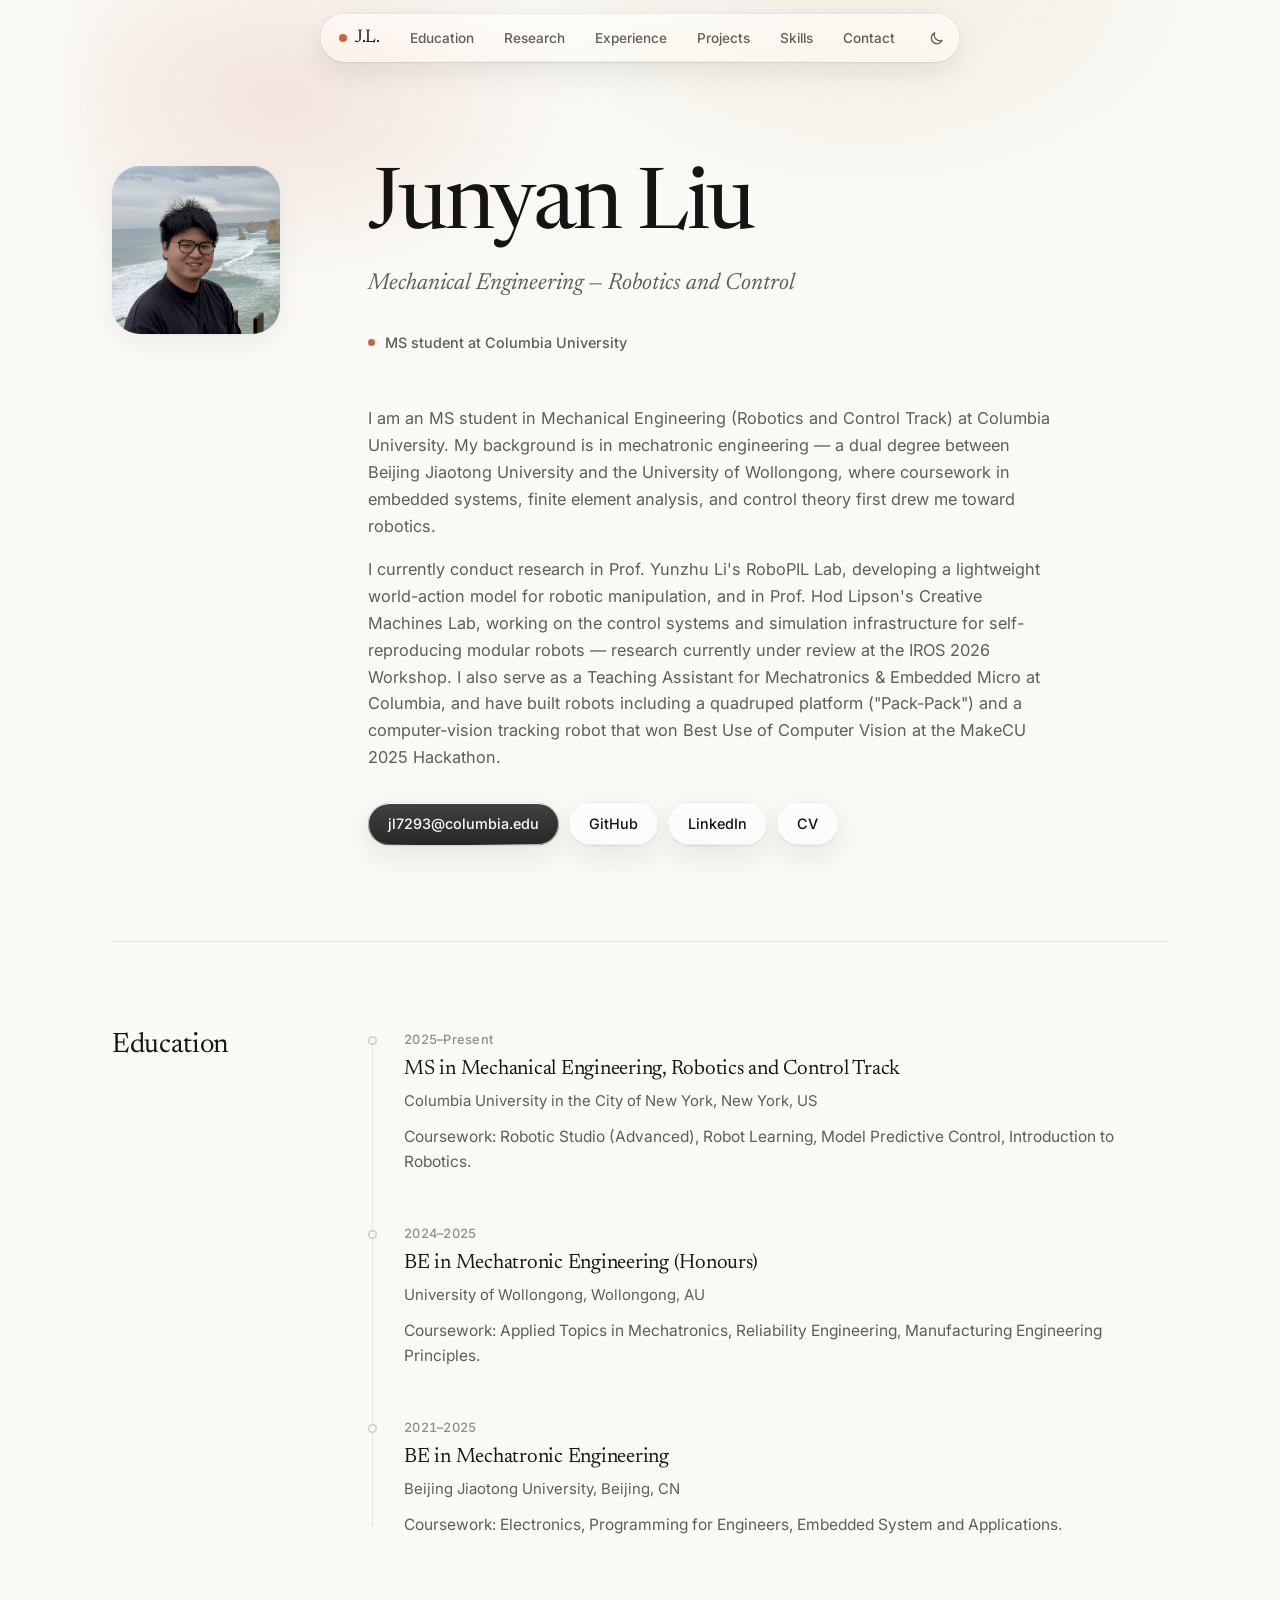
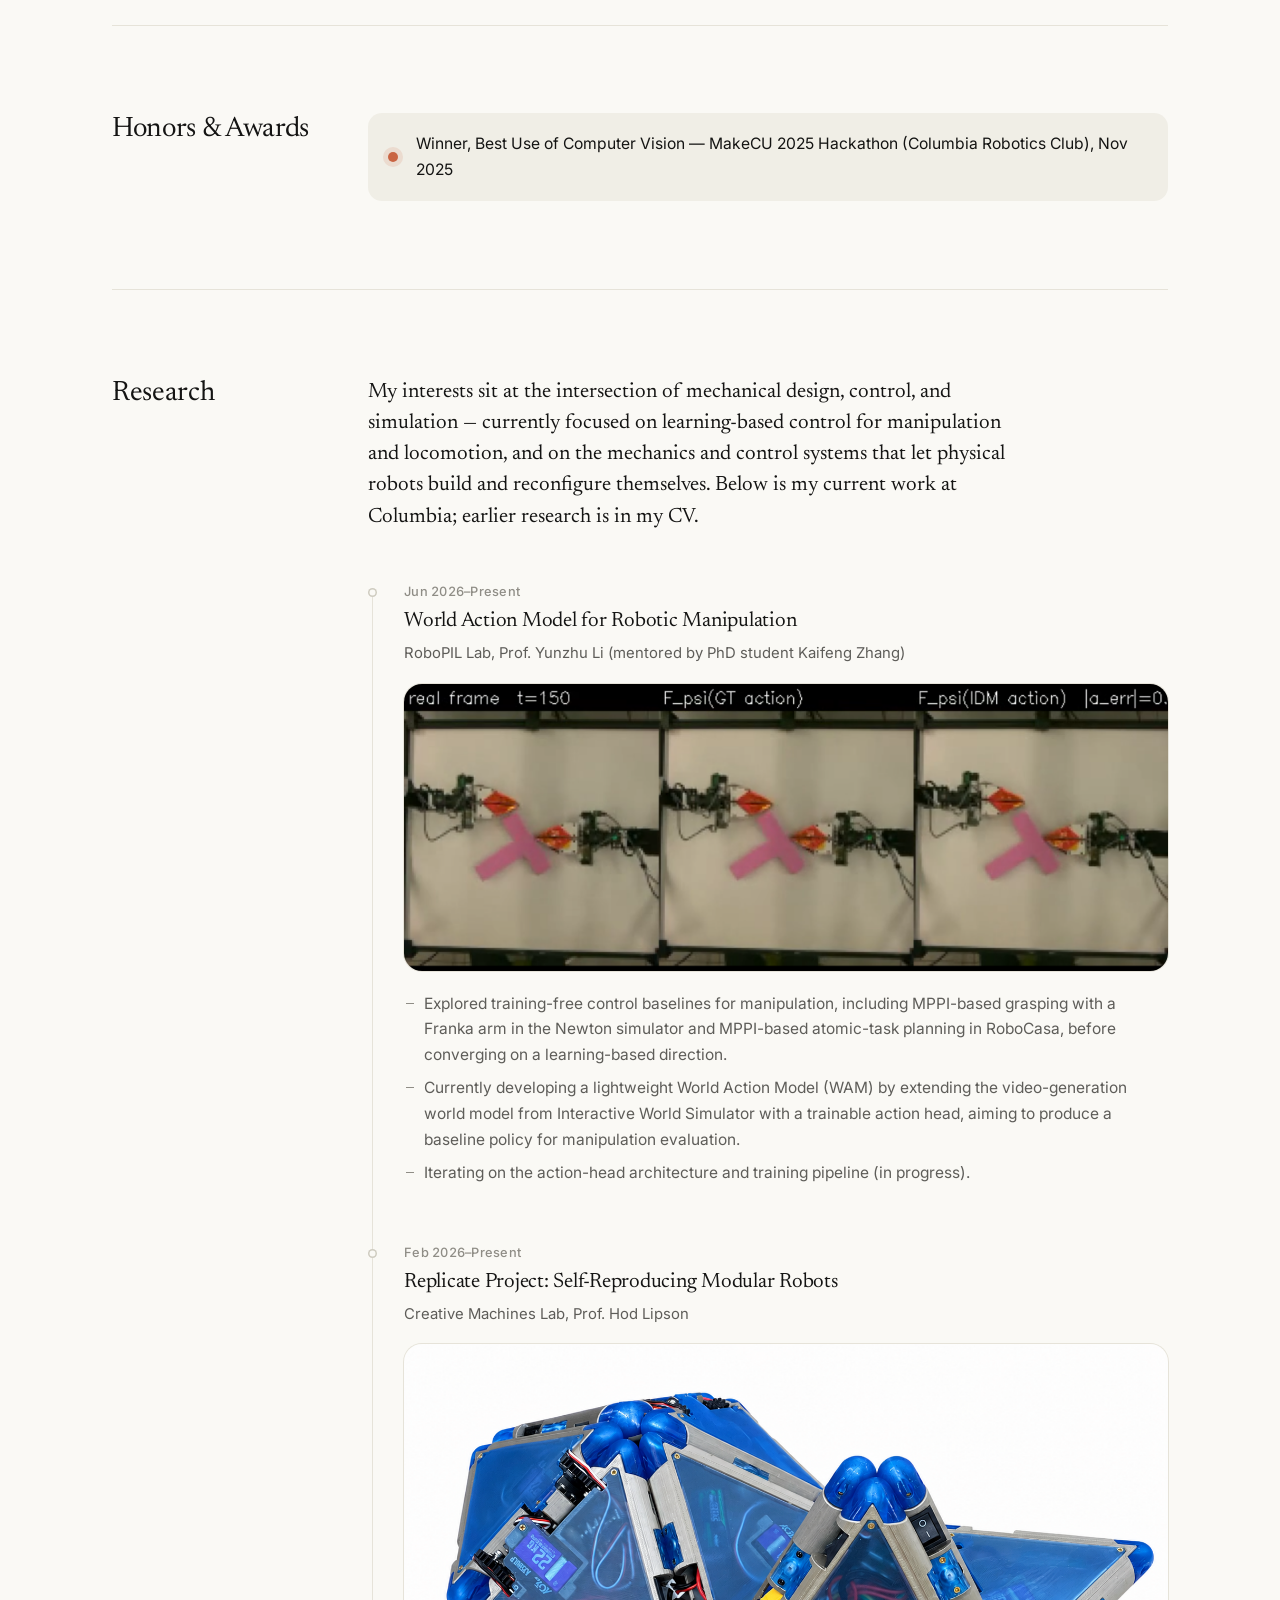
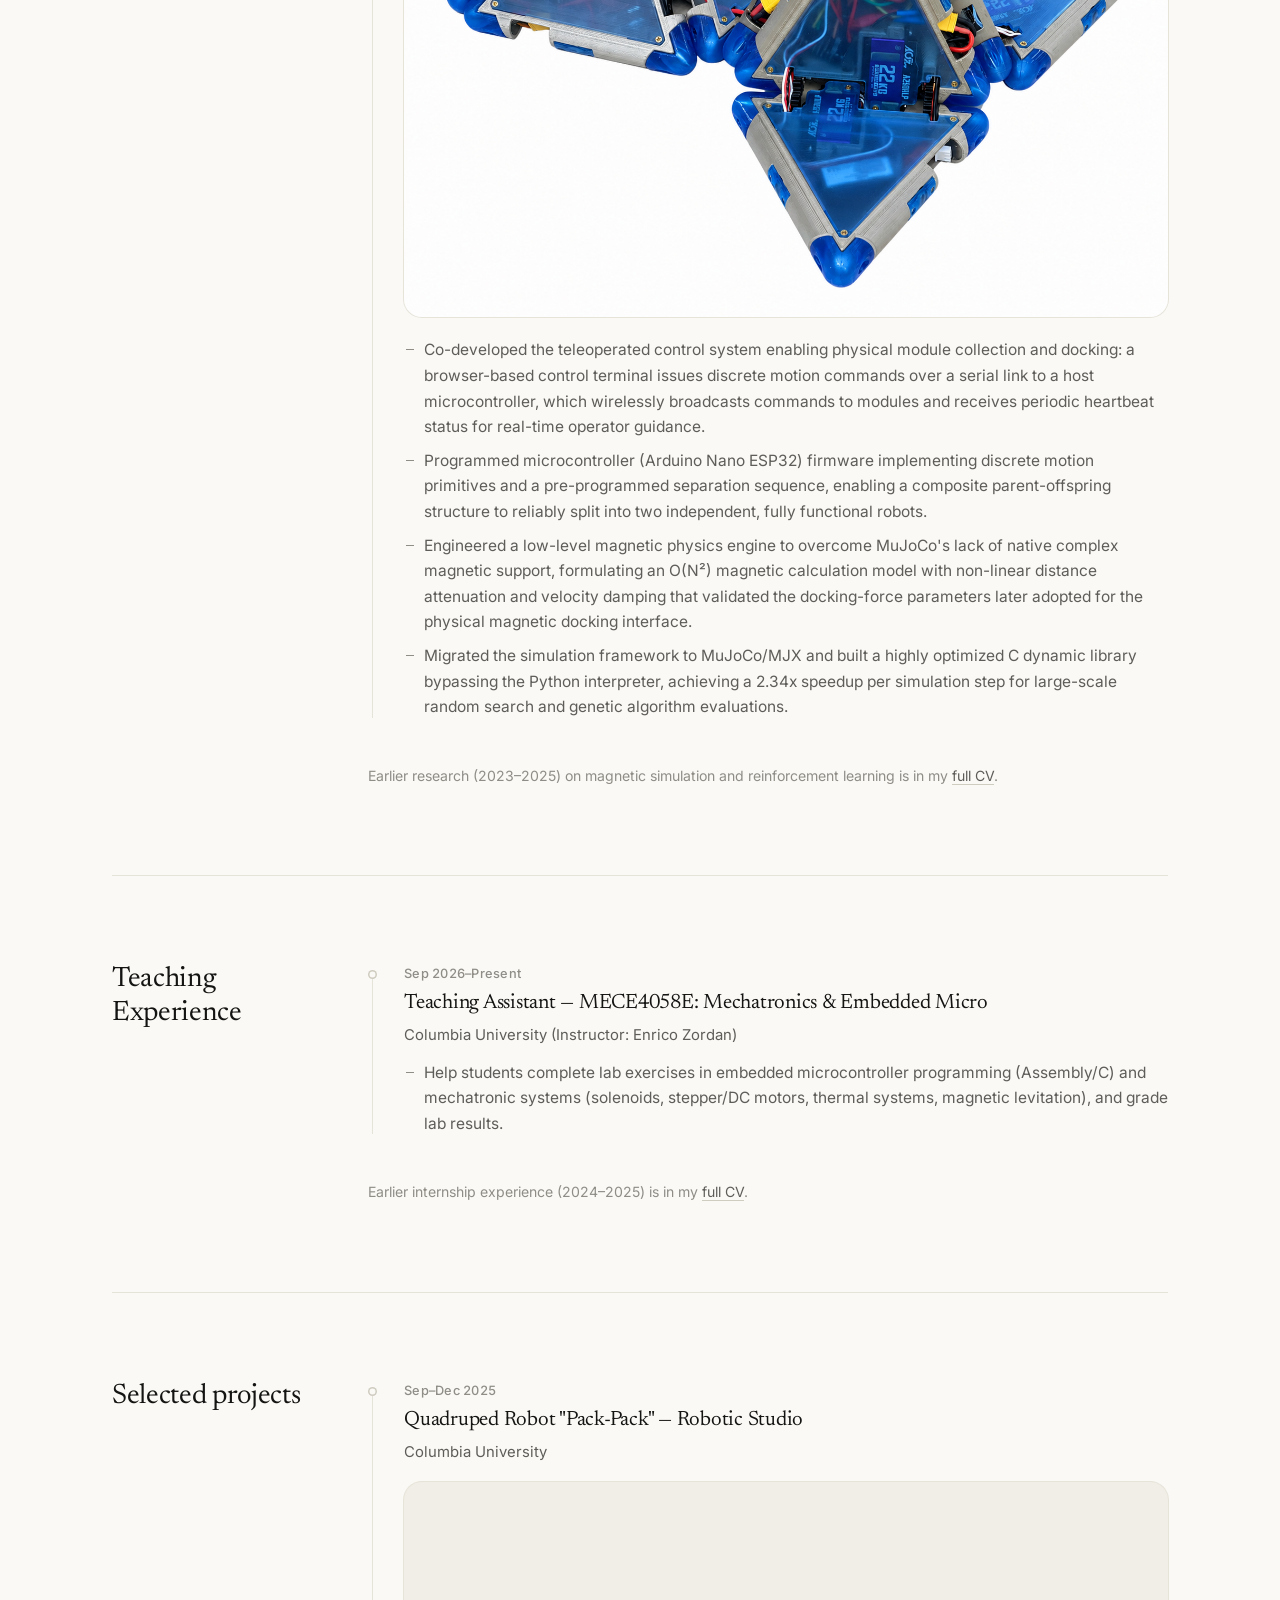
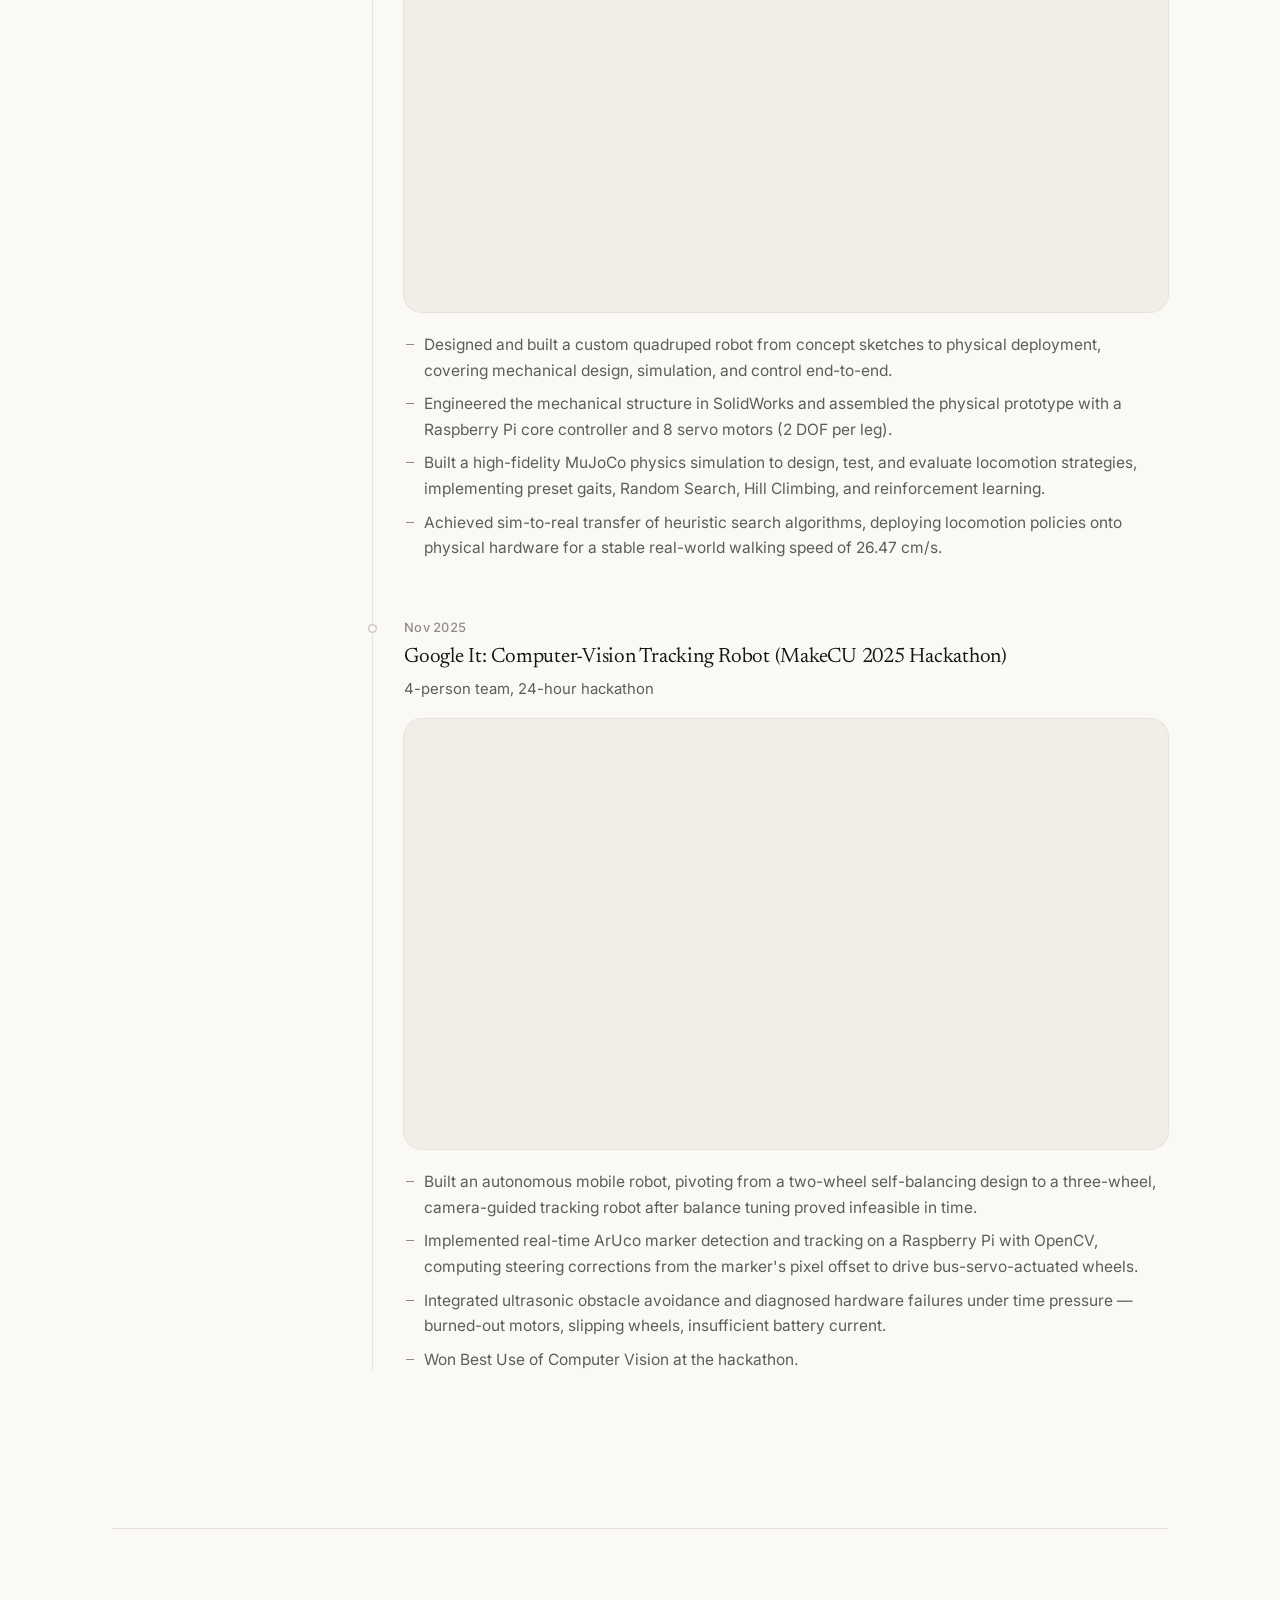
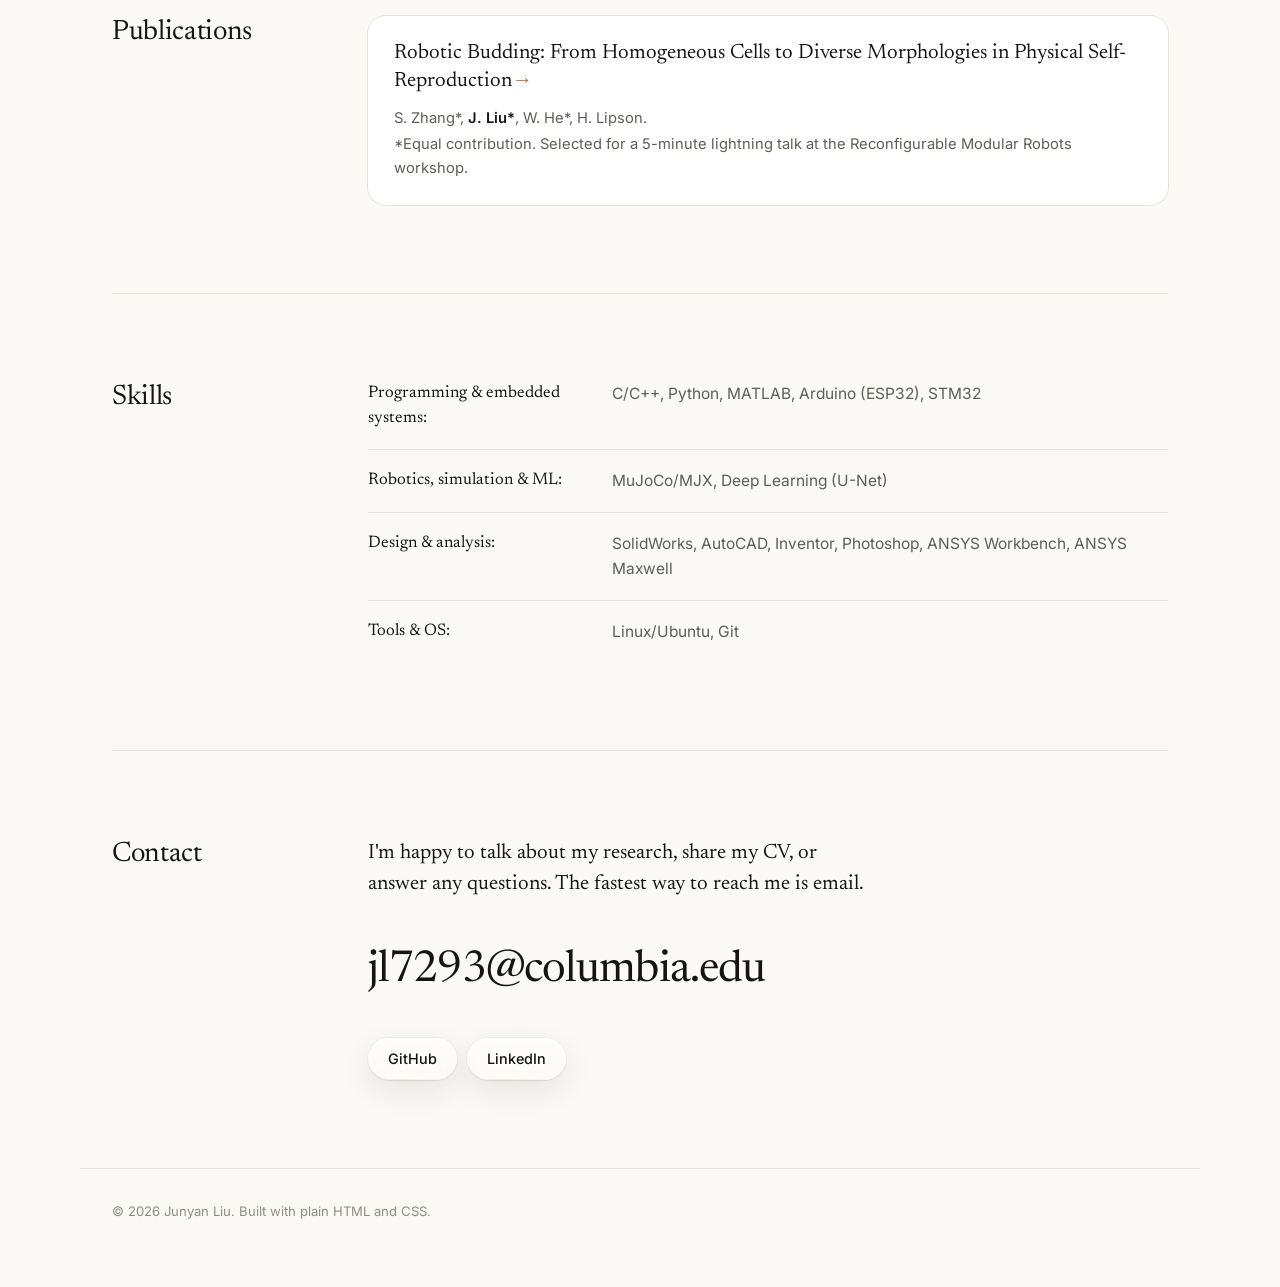
==== commit 2ef07f04: "ba to be" ====
--- a/index.html
+++ b/index.html
@@ -97,7 +97,7 @@
       <li>
         <div class="timeline-date">2024–2025</div>
         <div class="timeline-body">
-          <h3>BA in Mechatronic Engineering (Honours)</h3>
+          <h3>BE in Mechatronic Engineering (Honours)</h3>
           <p class="timeline-org">University of Wollongong, Wollongong, AU</p>
           <p>Coursework: Applied Topics in Mechatronics, Reliability Engineering, Manufacturing Engineering Principles.</p>
         </div>
@@ -105,7 +105,7 @@
       <li>
         <div class="timeline-date">2021–2025</div>
         <div class="timeline-body">
-          <h3>BA in Mechatronic Engineering</h3>
+          <h3>BE in Mechatronic Engineering</h3>
           <p class="timeline-org">Beijing Jiaotong University, Beijing, CN</p>
           <p>Coursework: Electronics, Programming for Engineers, Embedded System and Applications.</p>
         </div>
@@ -231,7 +231,7 @@
     </div>
     <ul class="pub-list">
       <li>
-        <p class="pub-title"><a href="replicate/">One Module Design, Two Morphologies: Toward Self-Reproducing Modular Robots</a></p>
+        <p class="pub-title"><a href="replicate/">Robotic Budding: From Homogeneous Cells to Diverse Morphologies in Physical Self-Reproduction</a></p>
         <p class="pub-meta">S. Zhang*, <strong>J. Liu*</strong>, W. He*, H. Lipson.</p>
         <p class="pub-meta">*Equal contribution.  Selected for a 5-minute lightning talk at the Reconfigurable Modular Robots workshop.</p>
       </li>
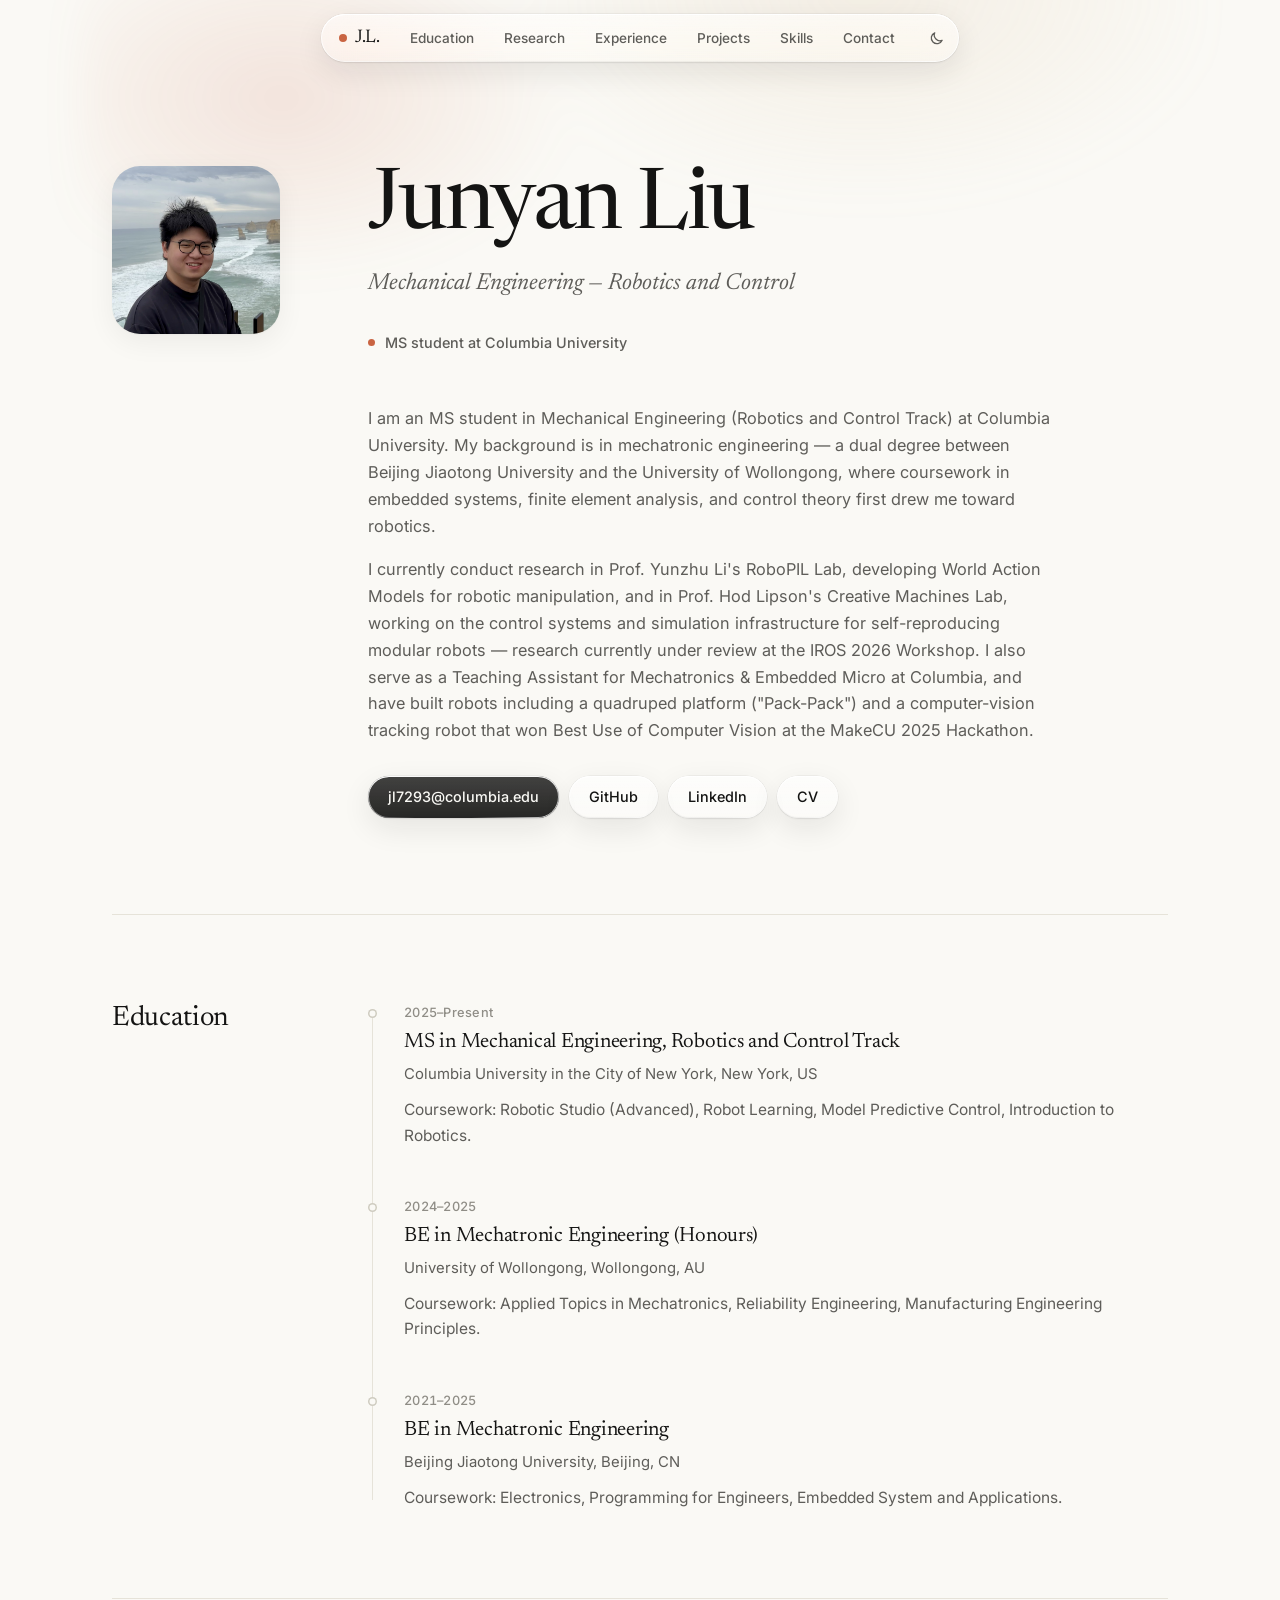
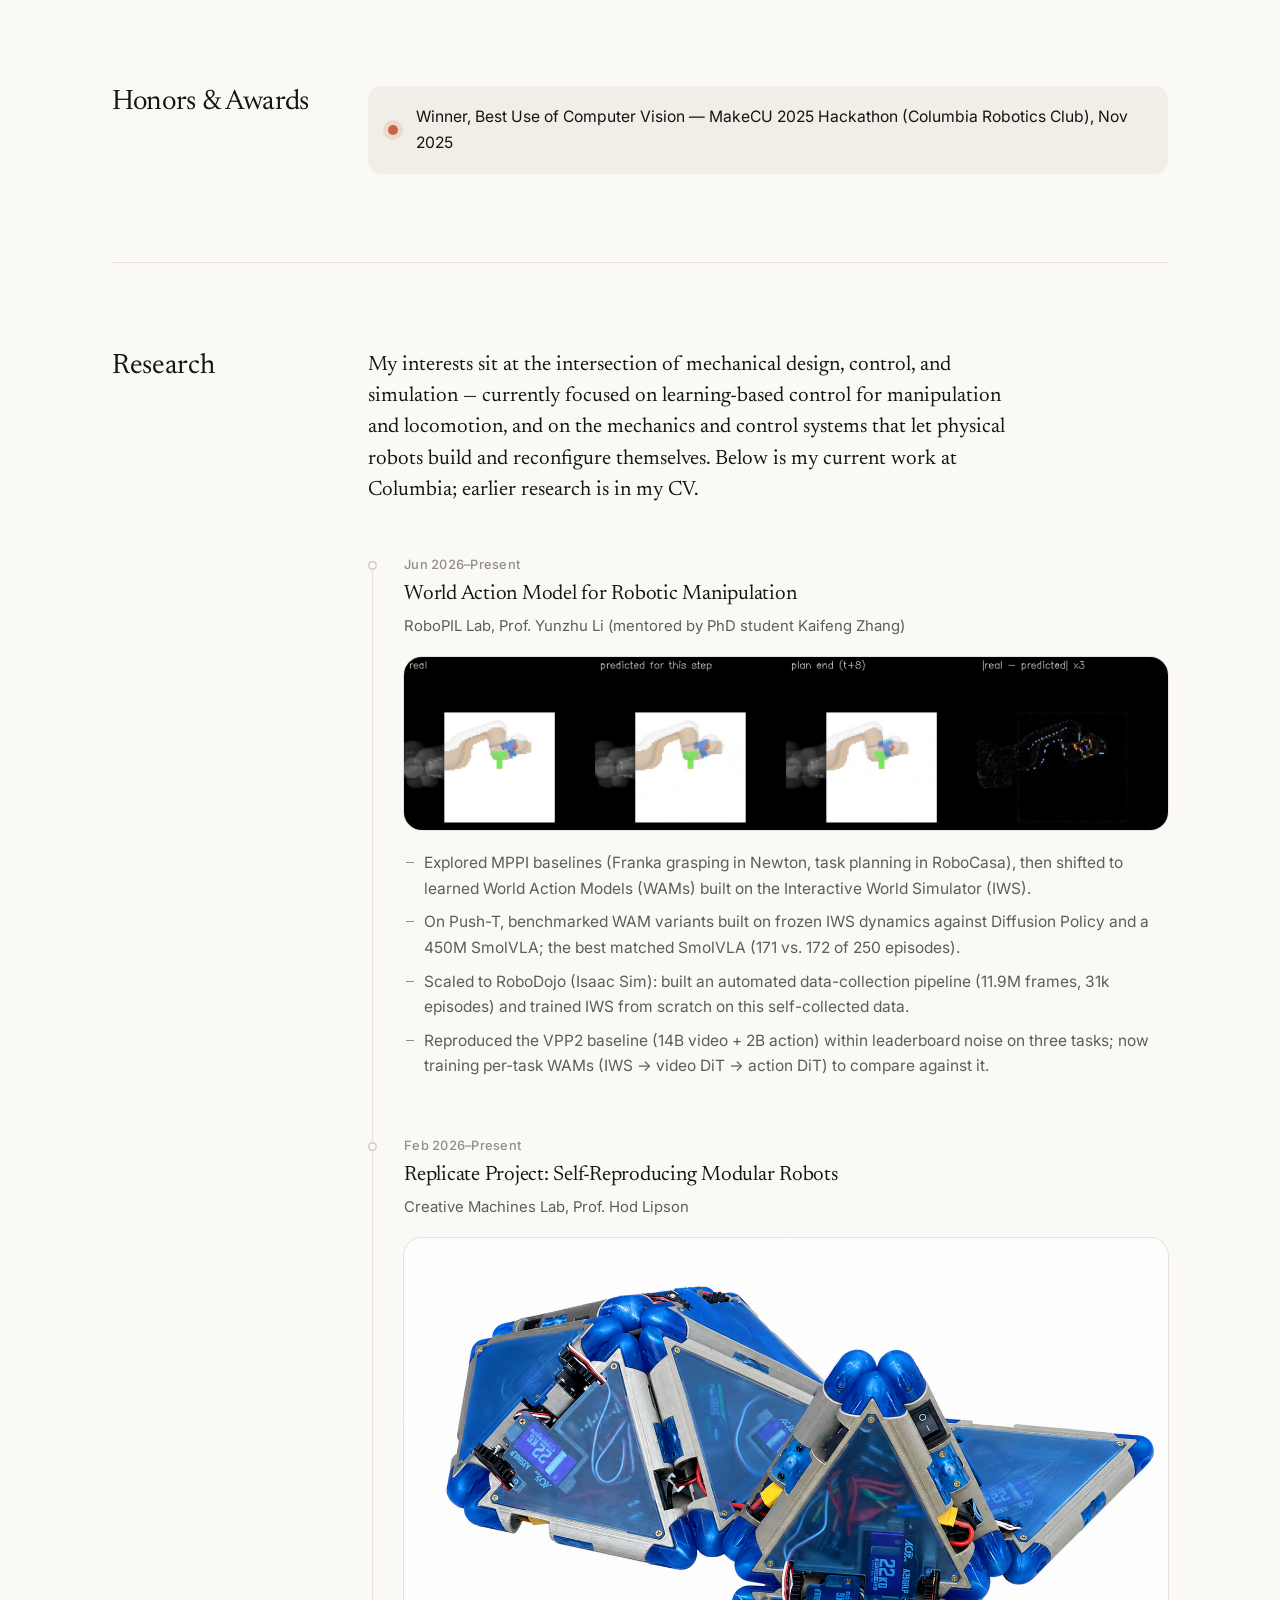
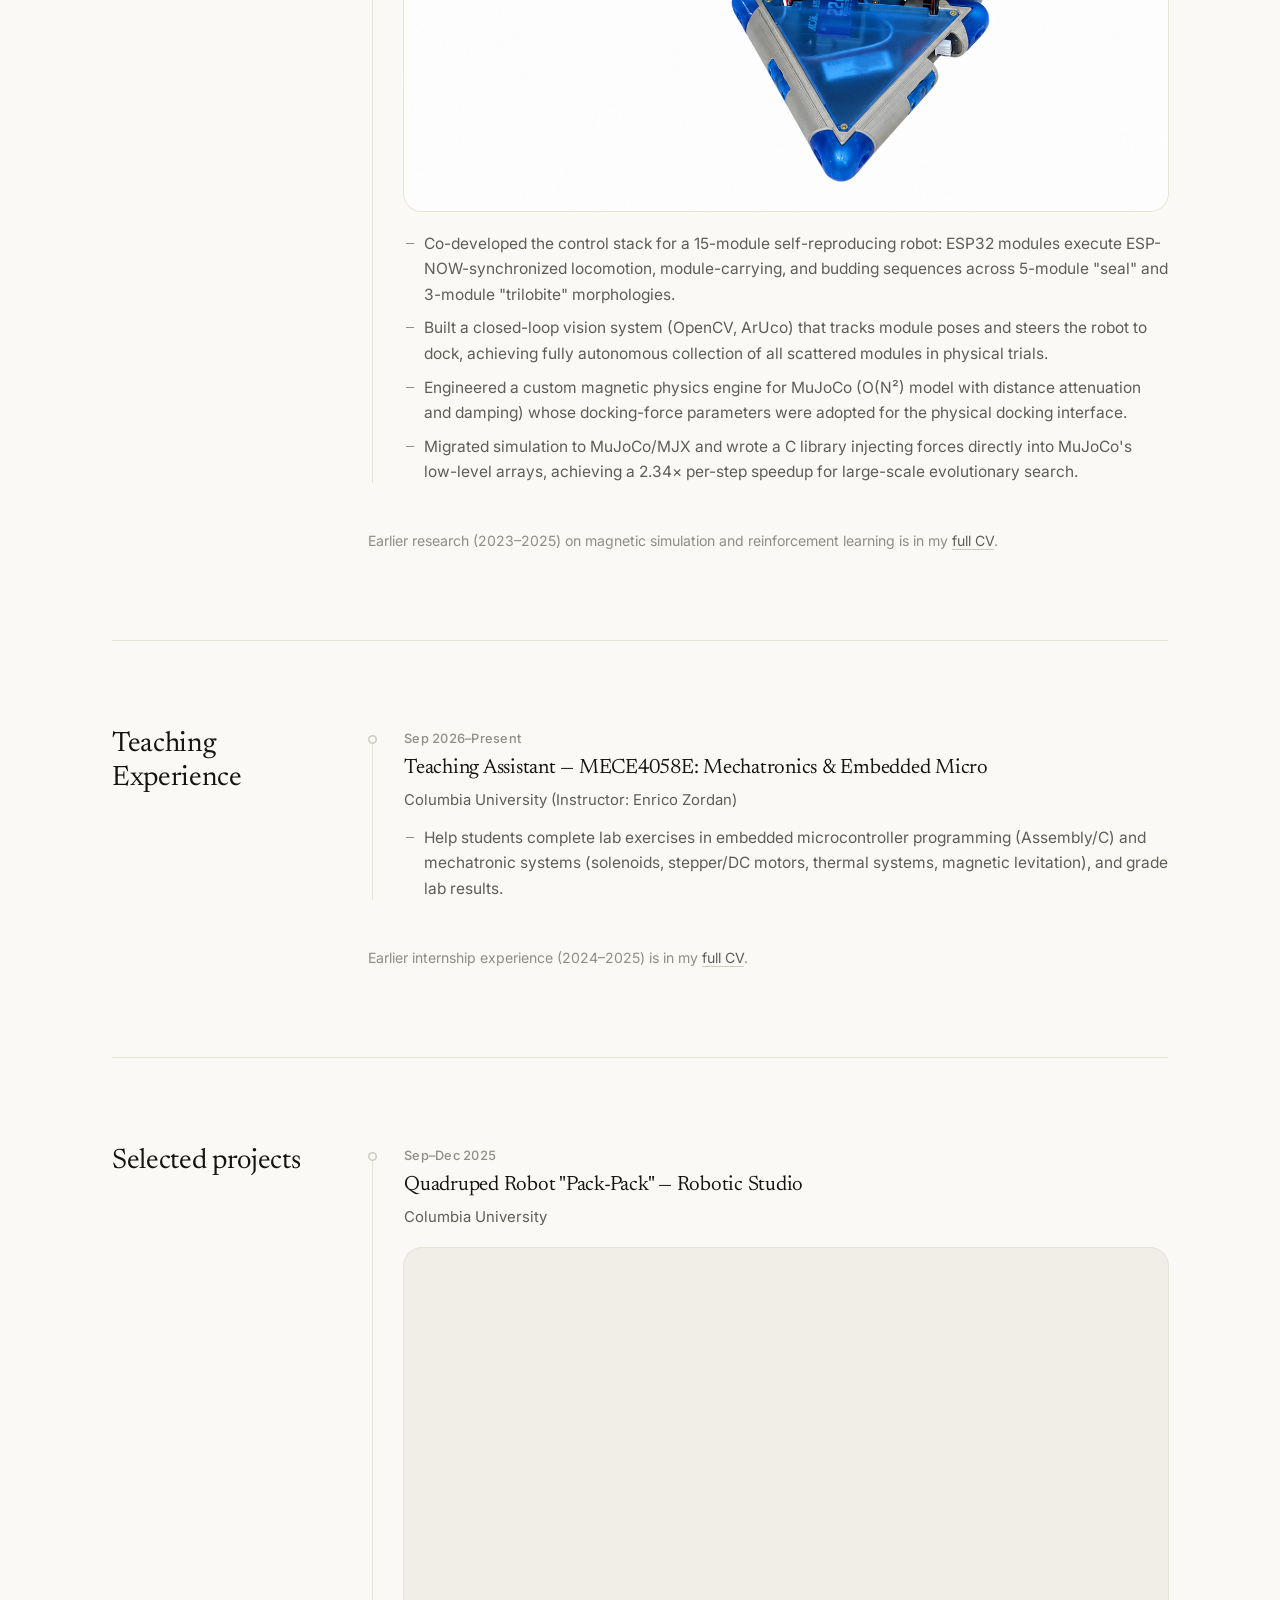
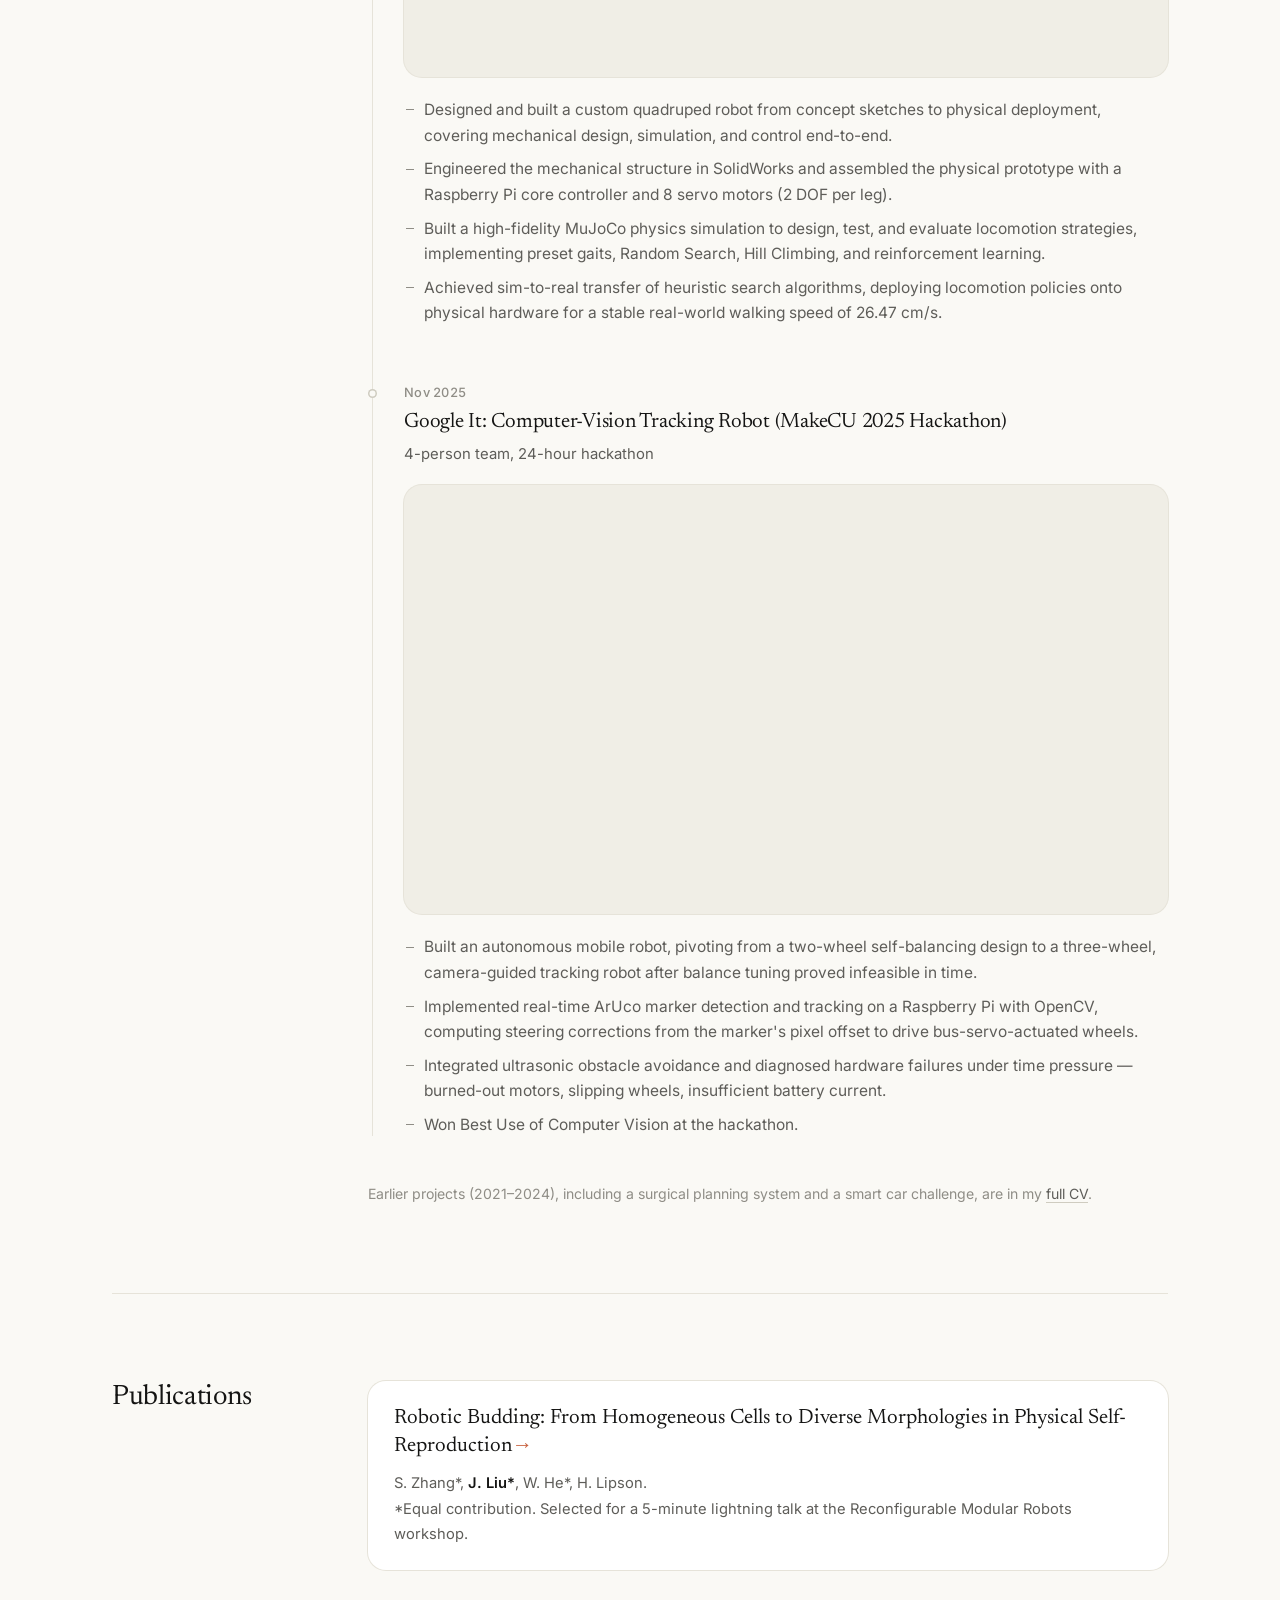
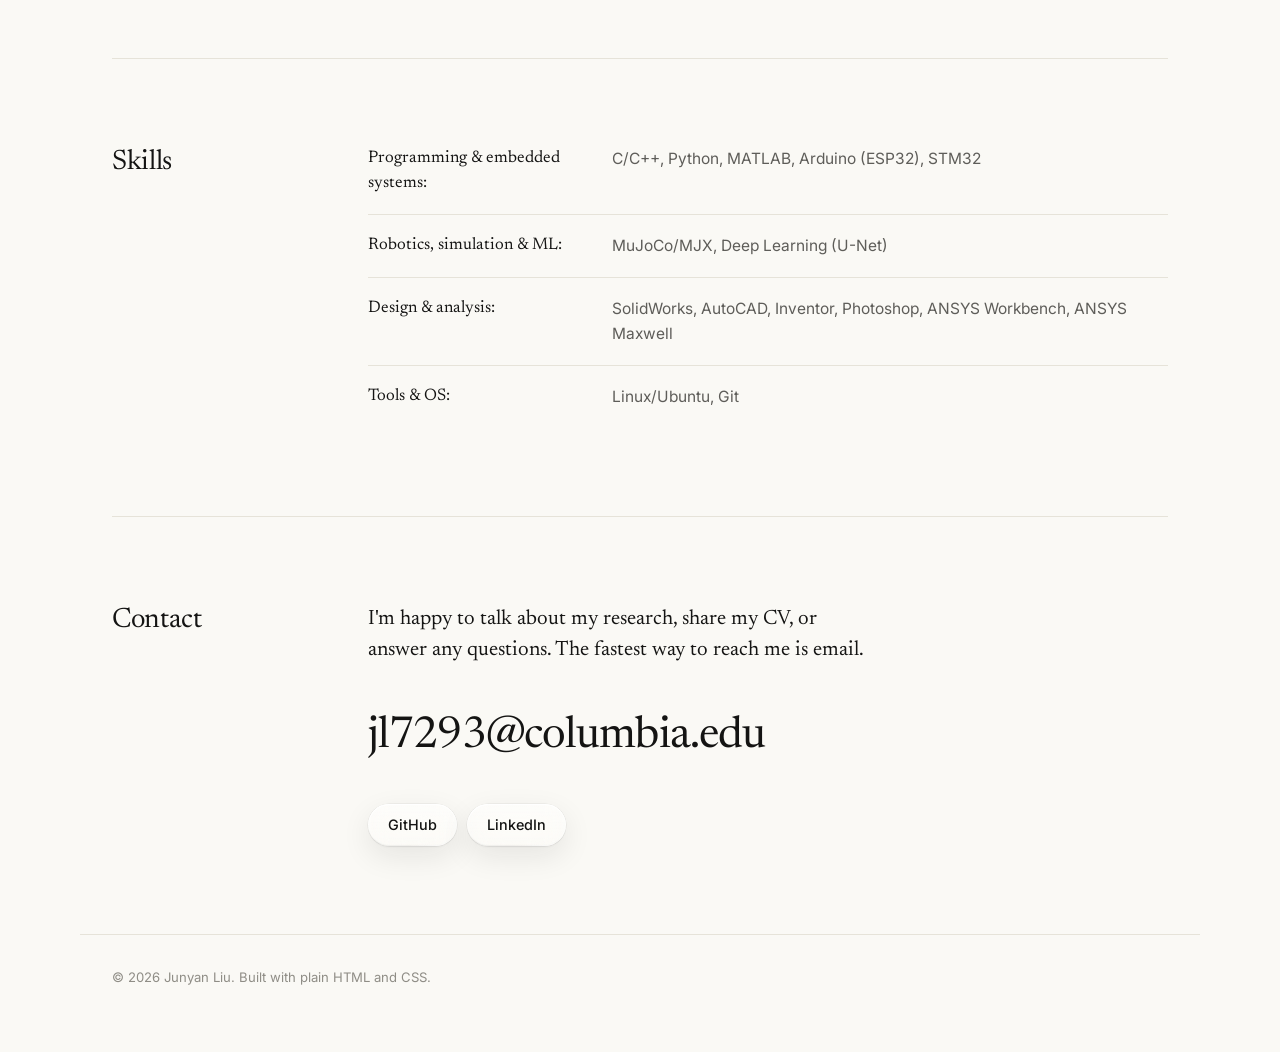
==== commit 011ea5d2: "update info" ====
--- a/index.html
+++ b/index.html
@@ -59,8 +59,8 @@
           </p>
           <p>
             I currently conduct research in Prof.
-            Yunzhu Li's RoboPIL Lab, developing a lightweight world-action
-            model for robotic manipulation, and in Prof. Hod Lipson's
+            Yunzhu Li's RoboPIL Lab, developing World Action Models for
+            robotic manipulation, and in Prof. Hod Lipson's
             Creative Machines Lab, working on the control systems and
             simulation infrastructure for self-reproducing modular robots —
             research currently under review at the IROS 2026 Workshop. I
@@ -141,9 +141,10 @@
           <p class="timeline-org">RoboPIL Lab, Prof. Yunzhu Li (mentored by PhD student Kaifeng Zhang)</p>
           <div class="timeline-media"><img src="assets/wam.png" alt="World Action Model project"></div>
           <ul class="bullets">
-            <li>Explored training-free control baselines for manipulation, including MPPI-based grasping with a Franka arm in the Newton simulator and MPPI-based atomic-task planning in RoboCasa, before converging on a learning-based direction.</li>
-            <li>Currently developing a lightweight World Action Model (WAM) by extending the video-generation world model from Interactive World Simulator with a trainable action head, aiming to produce a baseline policy for manipulation evaluation.</li>
-            <li>Iterating on the action-head architecture and training pipeline (in progress).</li>
+            <li>Explored MPPI baselines (Franka grasping in Newton, task planning in RoboCasa), then shifted to learned World Action Models (WAMs) built on the Interactive World Simulator (IWS).</li>
+            <li>On Push-T, benchmarked WAM variants built on frozen IWS dynamics against Diffusion Policy and a 450M SmolVLA; the best matched SmolVLA (171 vs. 172 of 250 episodes).</li>
+            <li>Scaled to RoboDojo (Isaac Sim): built an automated data-collection pipeline (11.9M frames, 31k episodes) and trained IWS from scratch on this self-collected data.</li>
+            <li>Reproduced the VPP2 baseline (14B video + 2B action) within leaderboard noise on three tasks; now training per-task WAMs (IWS → video DiT → action DiT) to compare against it.</li>
           </ul>
         </div>
       </li>
@@ -154,10 +155,10 @@
           <p class="timeline-org">Creative Machines Lab, Prof. Hod Lipson</p>
           <div class="timeline-media"><img src="assets/replicate.png" alt="Self-reproducing modular robots project"></div>
           <ul class="bullets">
-            <li>Co-developed the teleoperated control system enabling physical module collection and docking: a browser-based control terminal issues discrete motion commands over a serial link to a host microcontroller, which wirelessly broadcasts commands to modules and receives periodic heartbeat status for real-time operator guidance.</li>
-            <li>Programmed microcontroller (Arduino Nano ESP32) firmware implementing discrete motion primitives and a pre-programmed separation sequence, enabling a composite parent-offspring structure to reliably split into two independent, fully functional robots.</li>
-            <li>Engineered a low-level magnetic physics engine to overcome MuJoCo's lack of native complex magnetic support, formulating an O(N²) magnetic calculation model with non-linear distance attenuation and velocity damping that validated the docking-force parameters later adopted for the physical magnetic docking interface.</li>
-            <li>Migrated the simulation framework to MuJoCo/MJX and built a highly optimized C dynamic library bypassing the Python interpreter, achieving a 2.34x speedup per simulation step for large-scale random search and genetic algorithm evaluations.</li>
+            <li>Co-developed the control stack for a 15-module self-reproducing robot: ESP32 modules execute ESP-NOW-synchronized locomotion, module-carrying, and budding sequences across 5-module "seal" and 3-module "trilobite" morphologies.</li>
+            <li>Built a closed-loop vision system (OpenCV, ArUco) that tracks module poses and steers the robot to dock, achieving fully autonomous collection of all scattered modules in physical trials.</li>
+            <li>Engineered a custom magnetic physics engine for MuJoCo (O(N²) model with distance attenuation and damping) whose docking-force parameters were adopted for the physical docking interface.</li>
+            <li>Migrated simulation to MuJoCo/MJX and wrote a C library injecting forces directly into MuJoCo's low-level arrays, achieving a 2.34× per-step speedup for large-scale evolutionary search.</li>
           </ul>
         </div>
       </li>
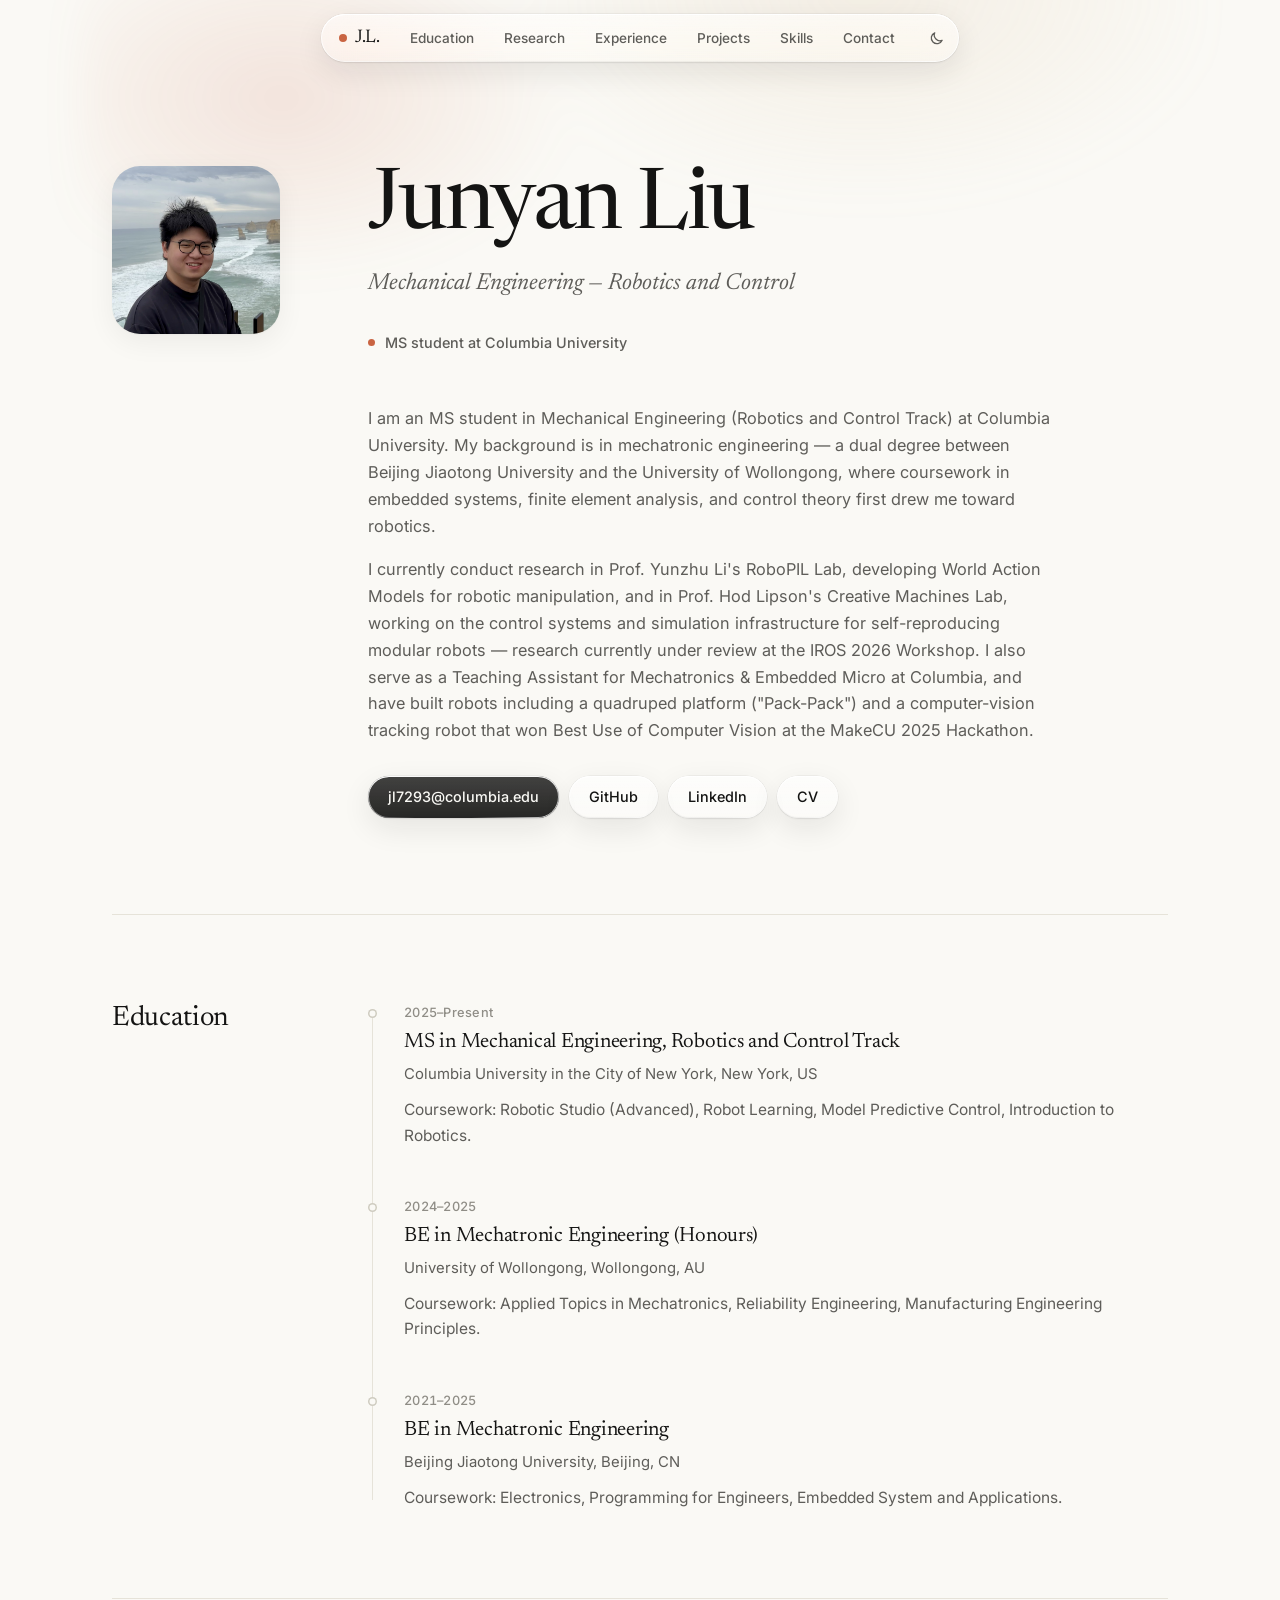
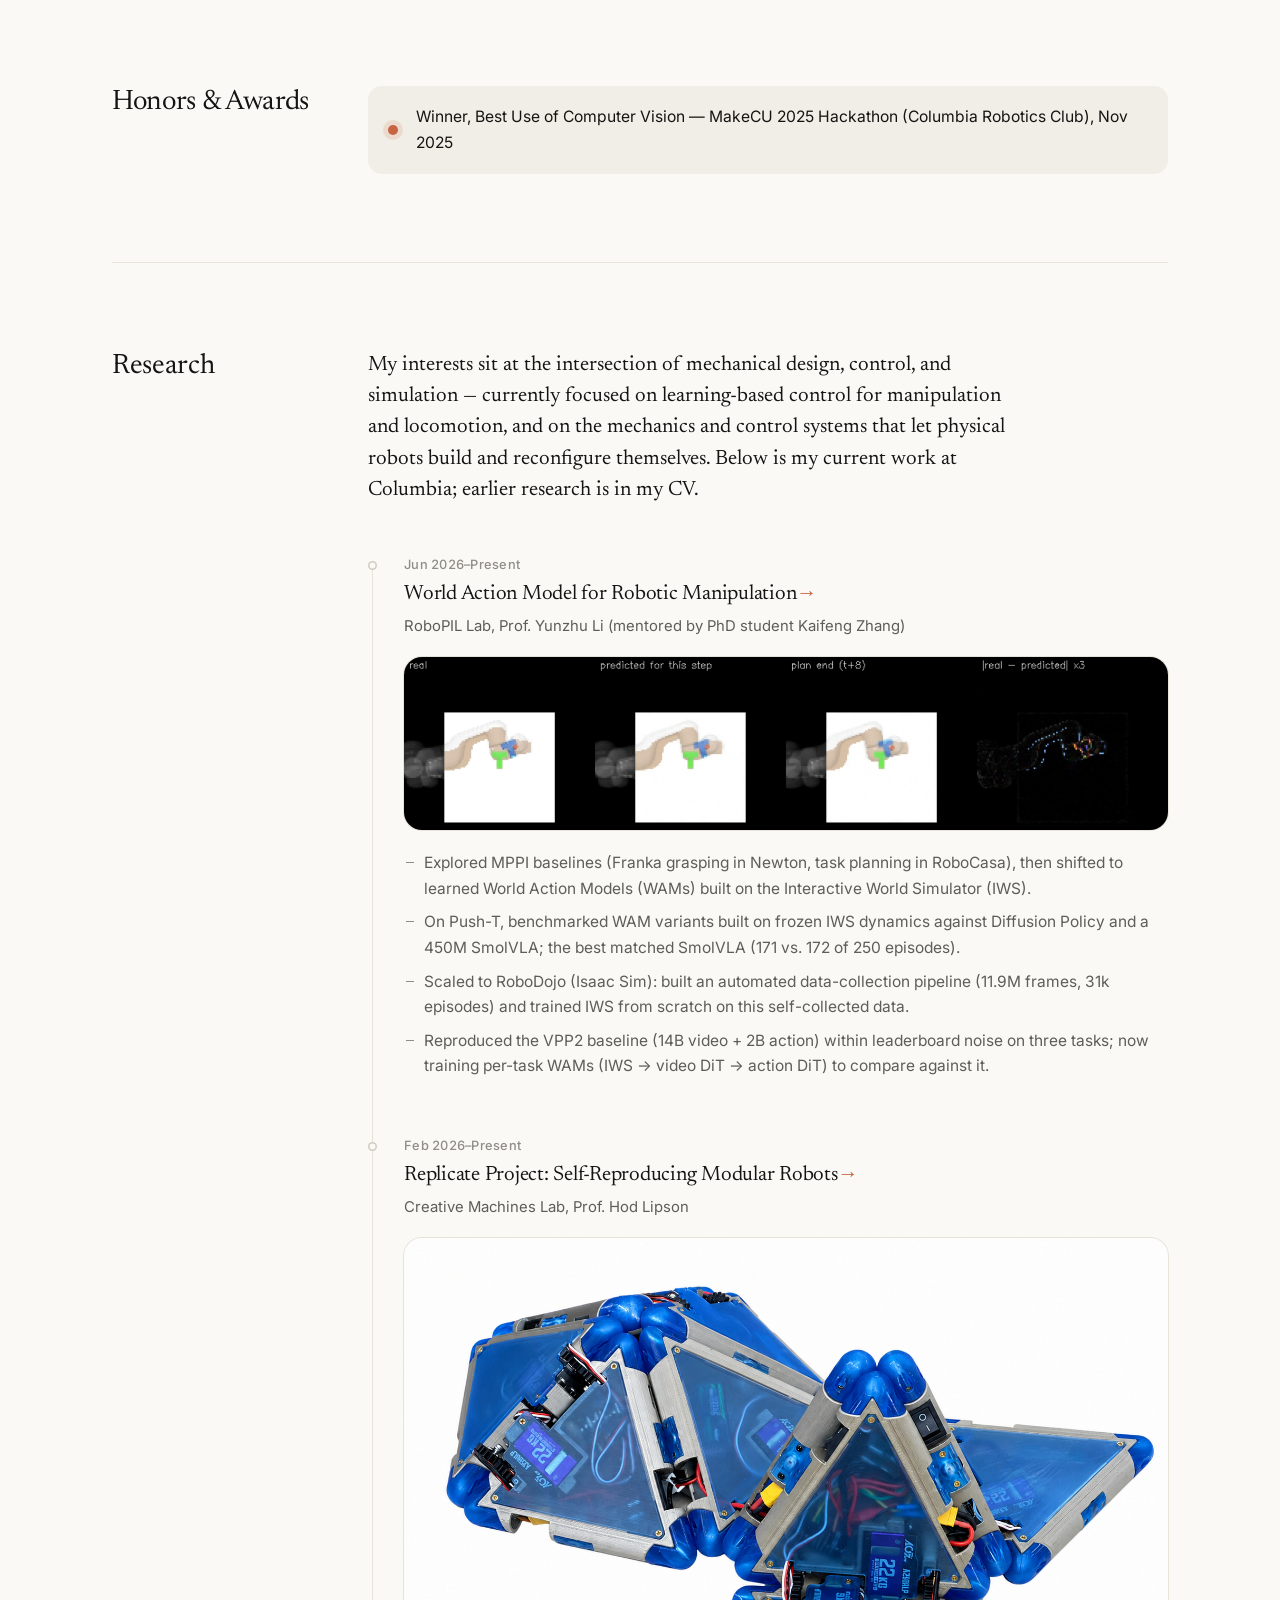
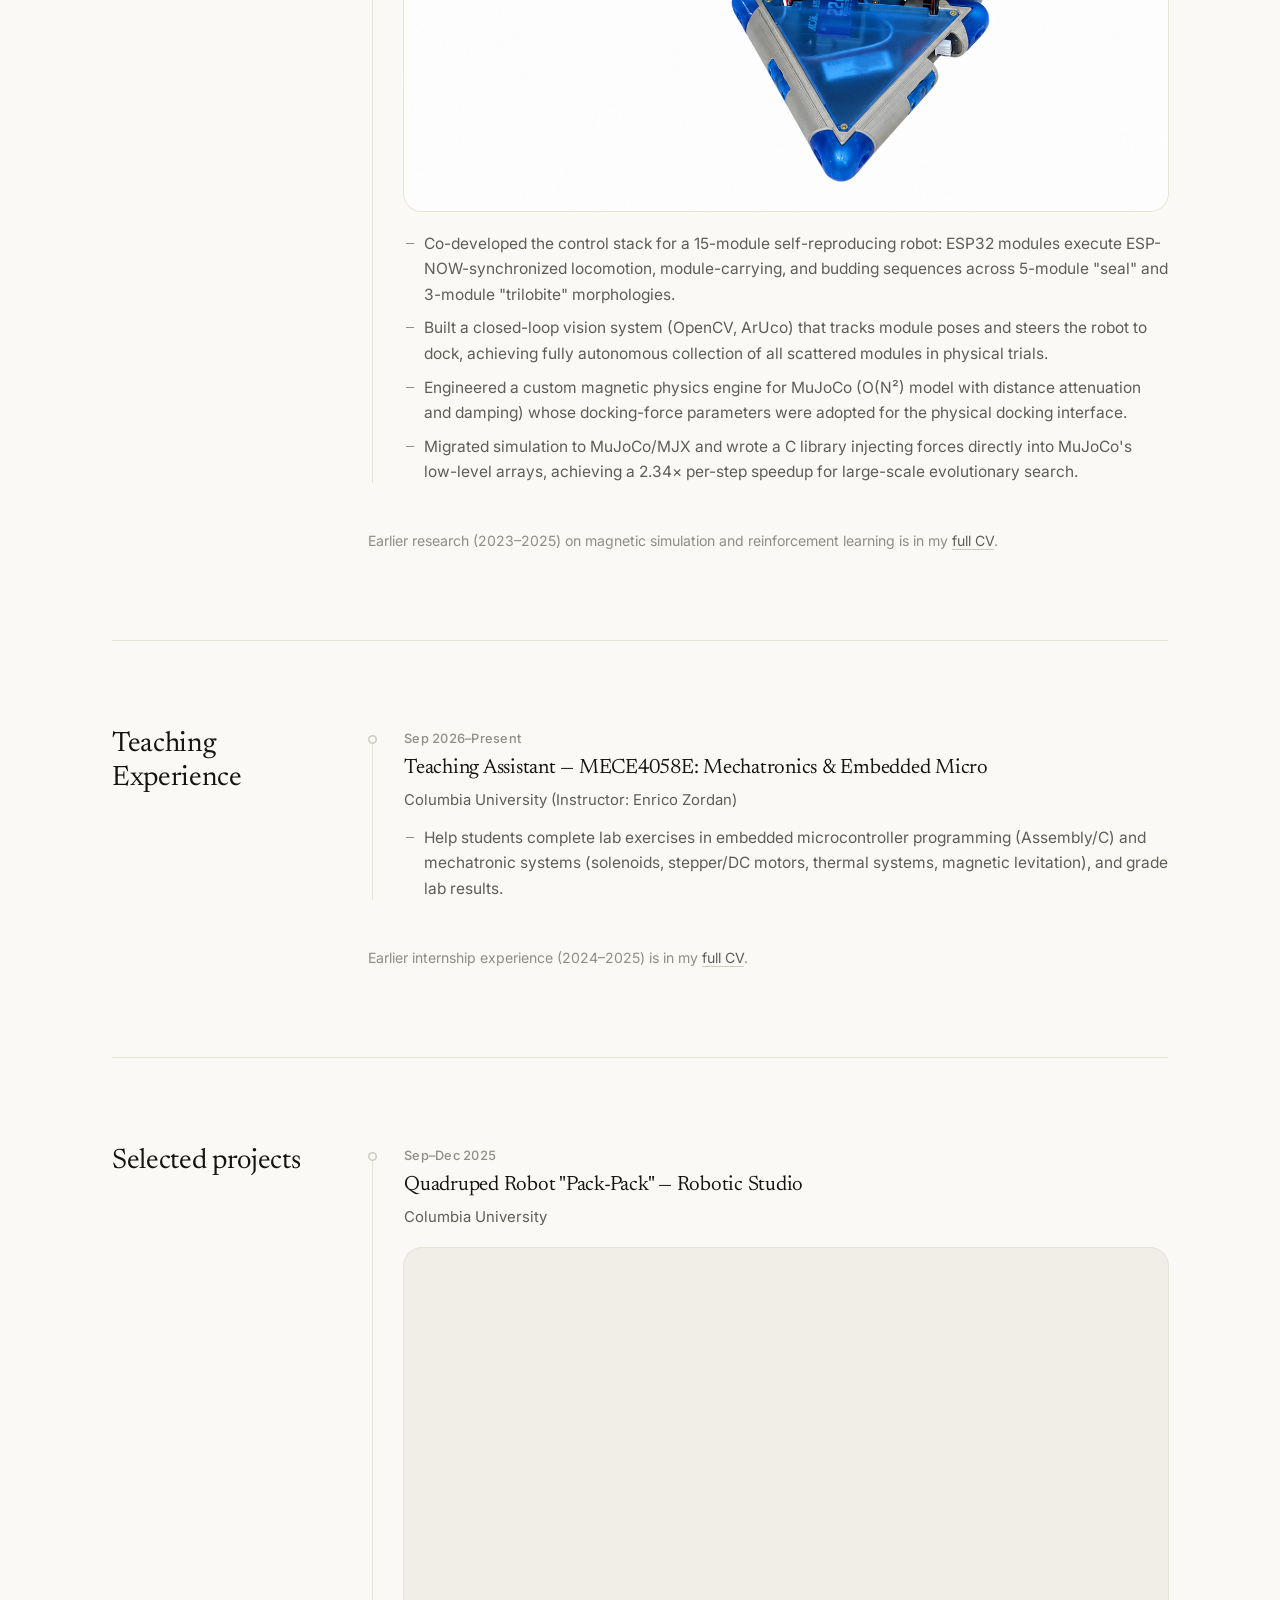
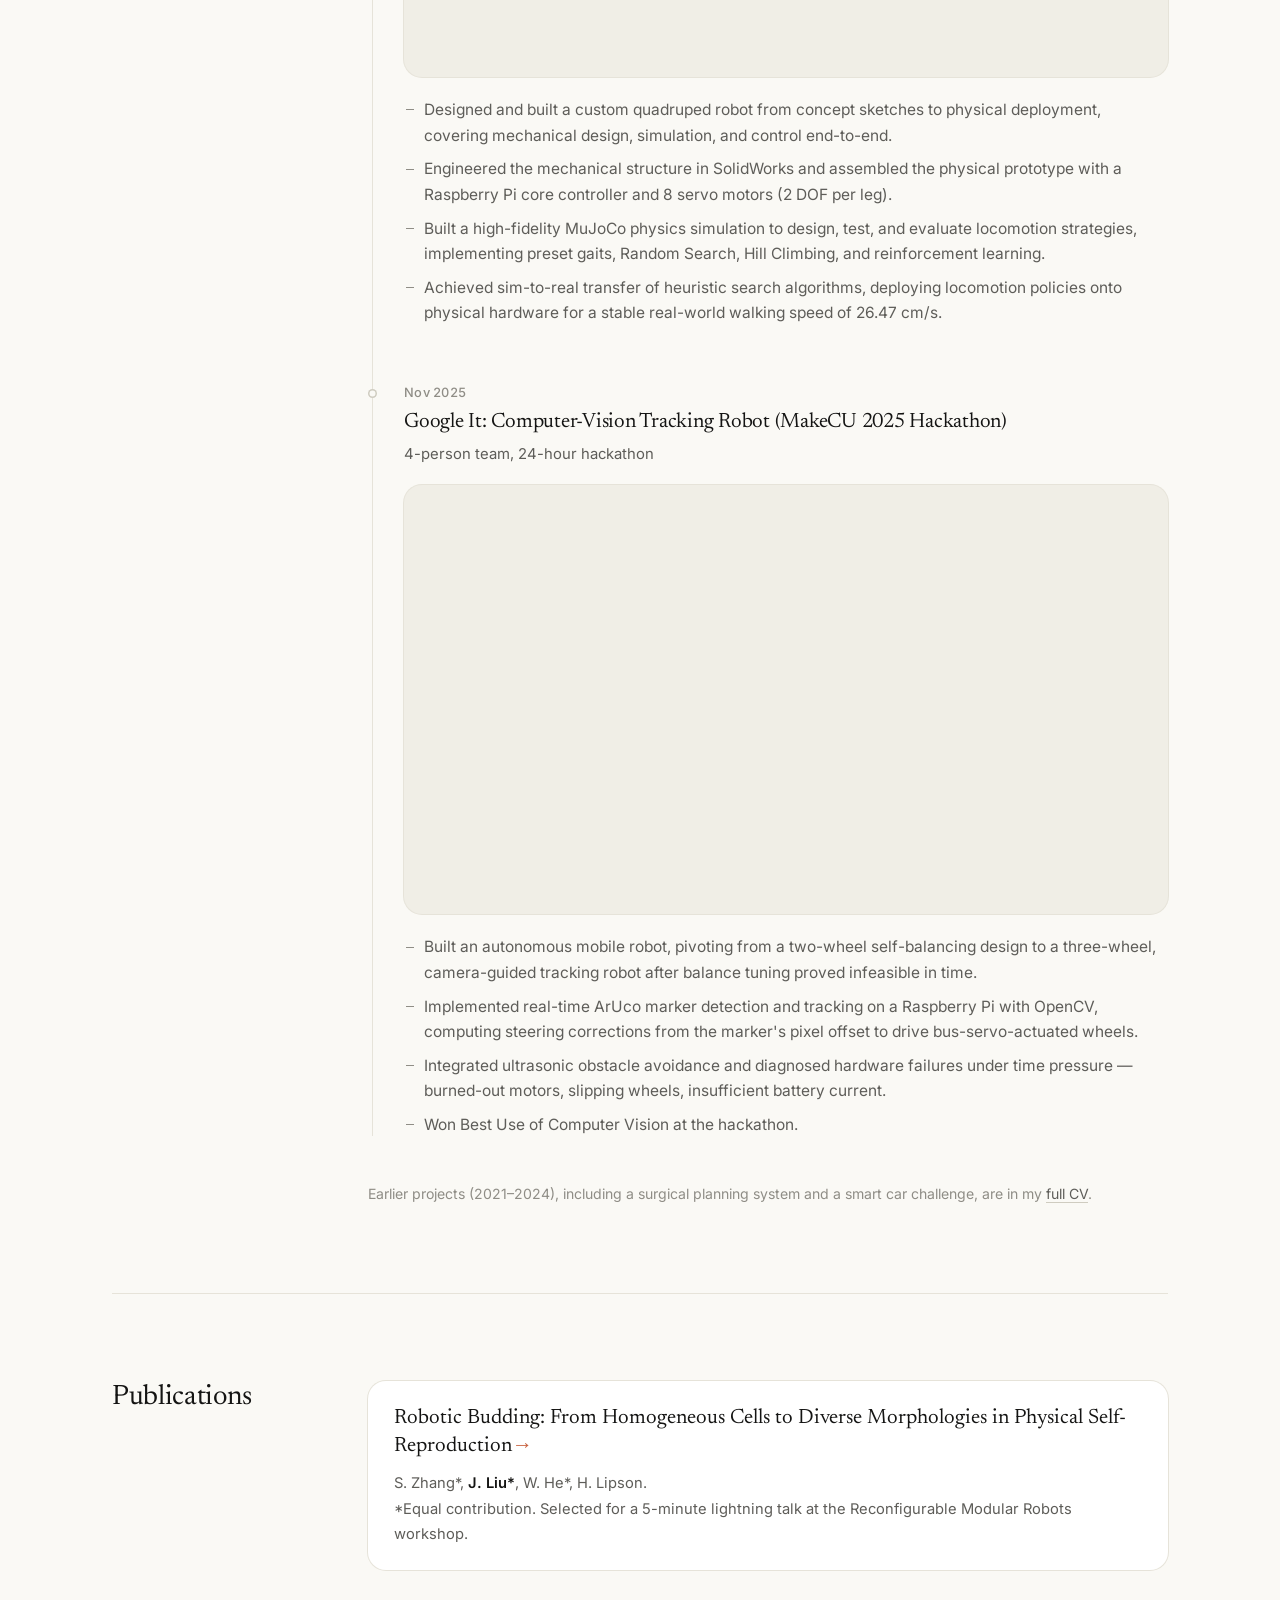
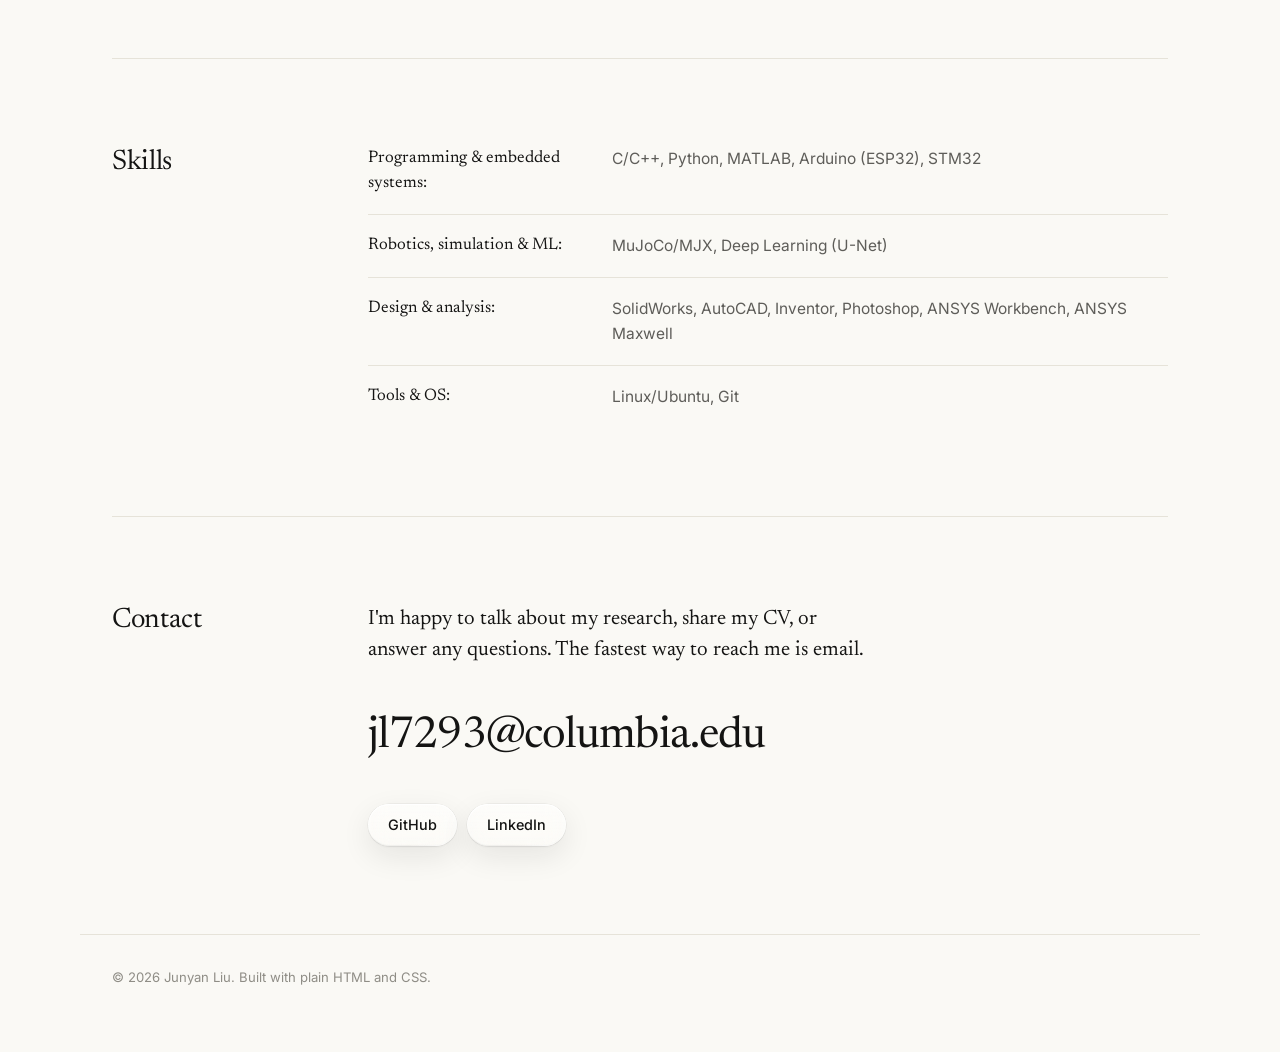
==== commit f05bc7fc: "update research subweb and detail" ====
--- a/index.html
+++ b/index.html
@@ -137,7 +137,7 @@
       <li>
         <div class="timeline-date">Jun 2026–Present</div>
         <div class="timeline-body">
-          <h3>World Action Model for Robotic Manipulation</h3>
+          <h3><a href="wam/">World Action Model for Robotic Manipulation</a></h3>
           <p class="timeline-org">RoboPIL Lab, Prof. Yunzhu Li (mentored by PhD student Kaifeng Zhang)</p>
           <div class="timeline-media"><img src="assets/wam.png" alt="World Action Model project"></div>
           <ul class="bullets">
@@ -151,7 +151,7 @@
       <li>
         <div class="timeline-date">Feb 2026–Present</div>
         <div class="timeline-body">
-          <h3>Replicate Project: Self-Reproducing Modular Robots</h3>
+          <h3><a href="autonomous-budding/">Replicate Project: Self-Reproducing Modular Robots</a></h3>
           <p class="timeline-org">Creative Machines Lab, Prof. Hod Lipson</p>
           <div class="timeline-media"><img src="assets/replicate.png" alt="Self-reproducing modular robots project"></div>
           <ul class="bullets">
--- a/assets/style.css
+++ b/assets/style.css
@@ -610,6 +610,15 @@
   line-height: 1.3;
   margin: 0 0 6px;
 }
+/* A linked entry title opens its project page */
+.timeline-body h3 a { text-decoration: none; }
+.timeline-body h3 a::after {
+  content: " →";
+  display: inline-block;
+  color: var(--accent);
+  transition: transform 0.5s var(--spring);
+}
+.timeline-body h3 a:hover::after { transform: translateX(5px); }
 
 .timeline-org {
   color: var(--ink-soft);
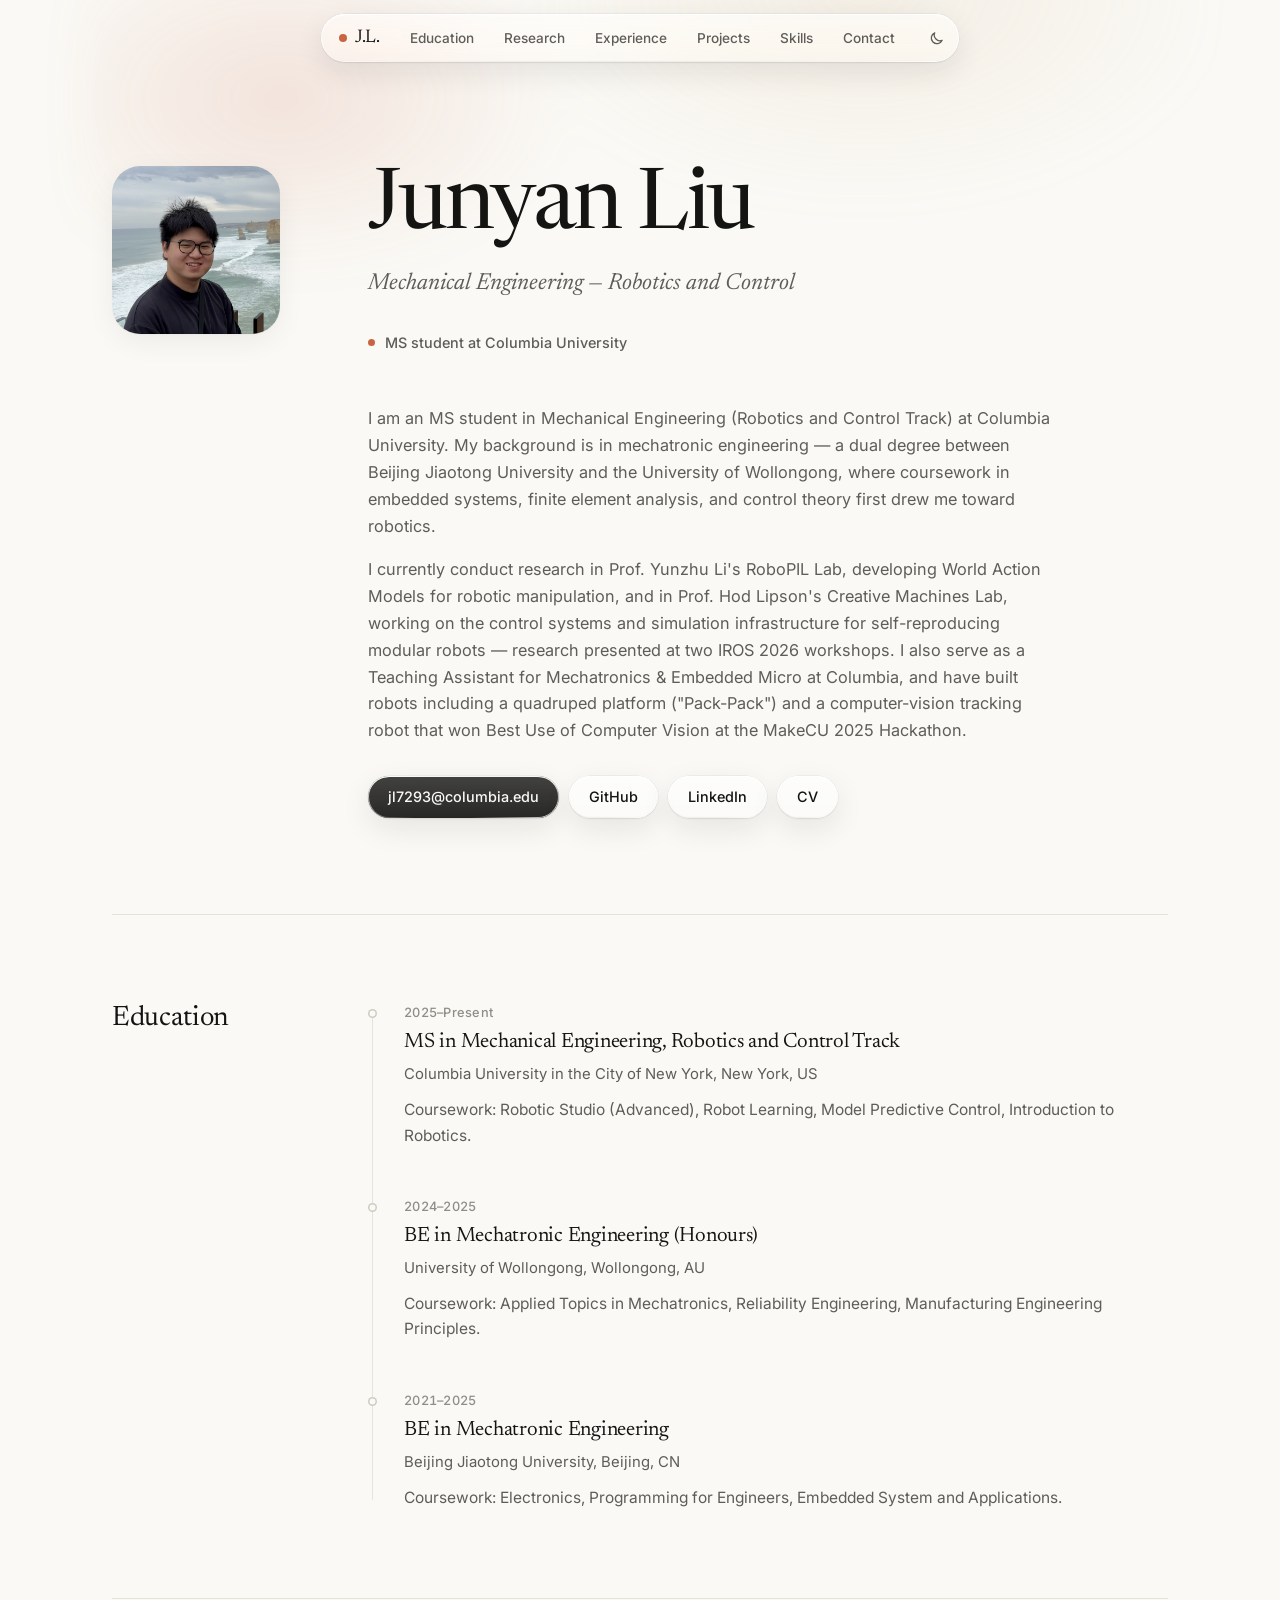
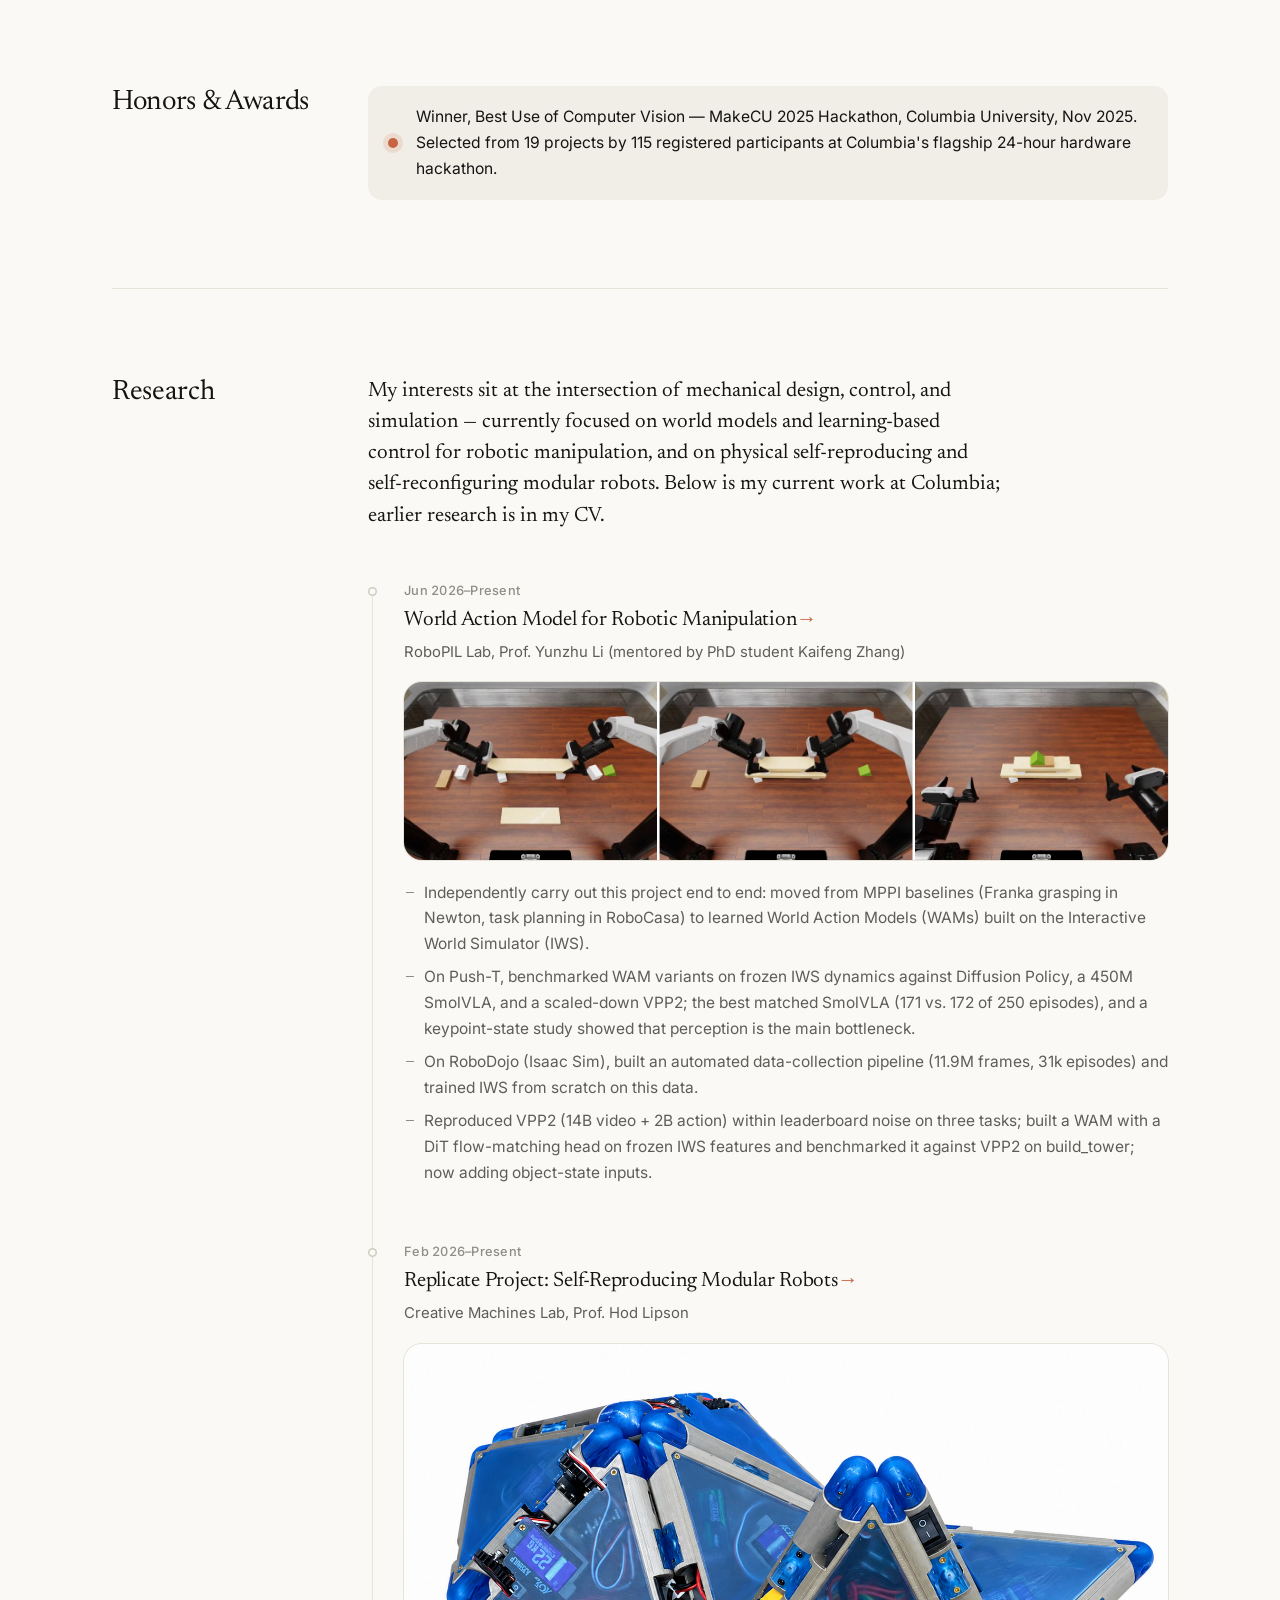
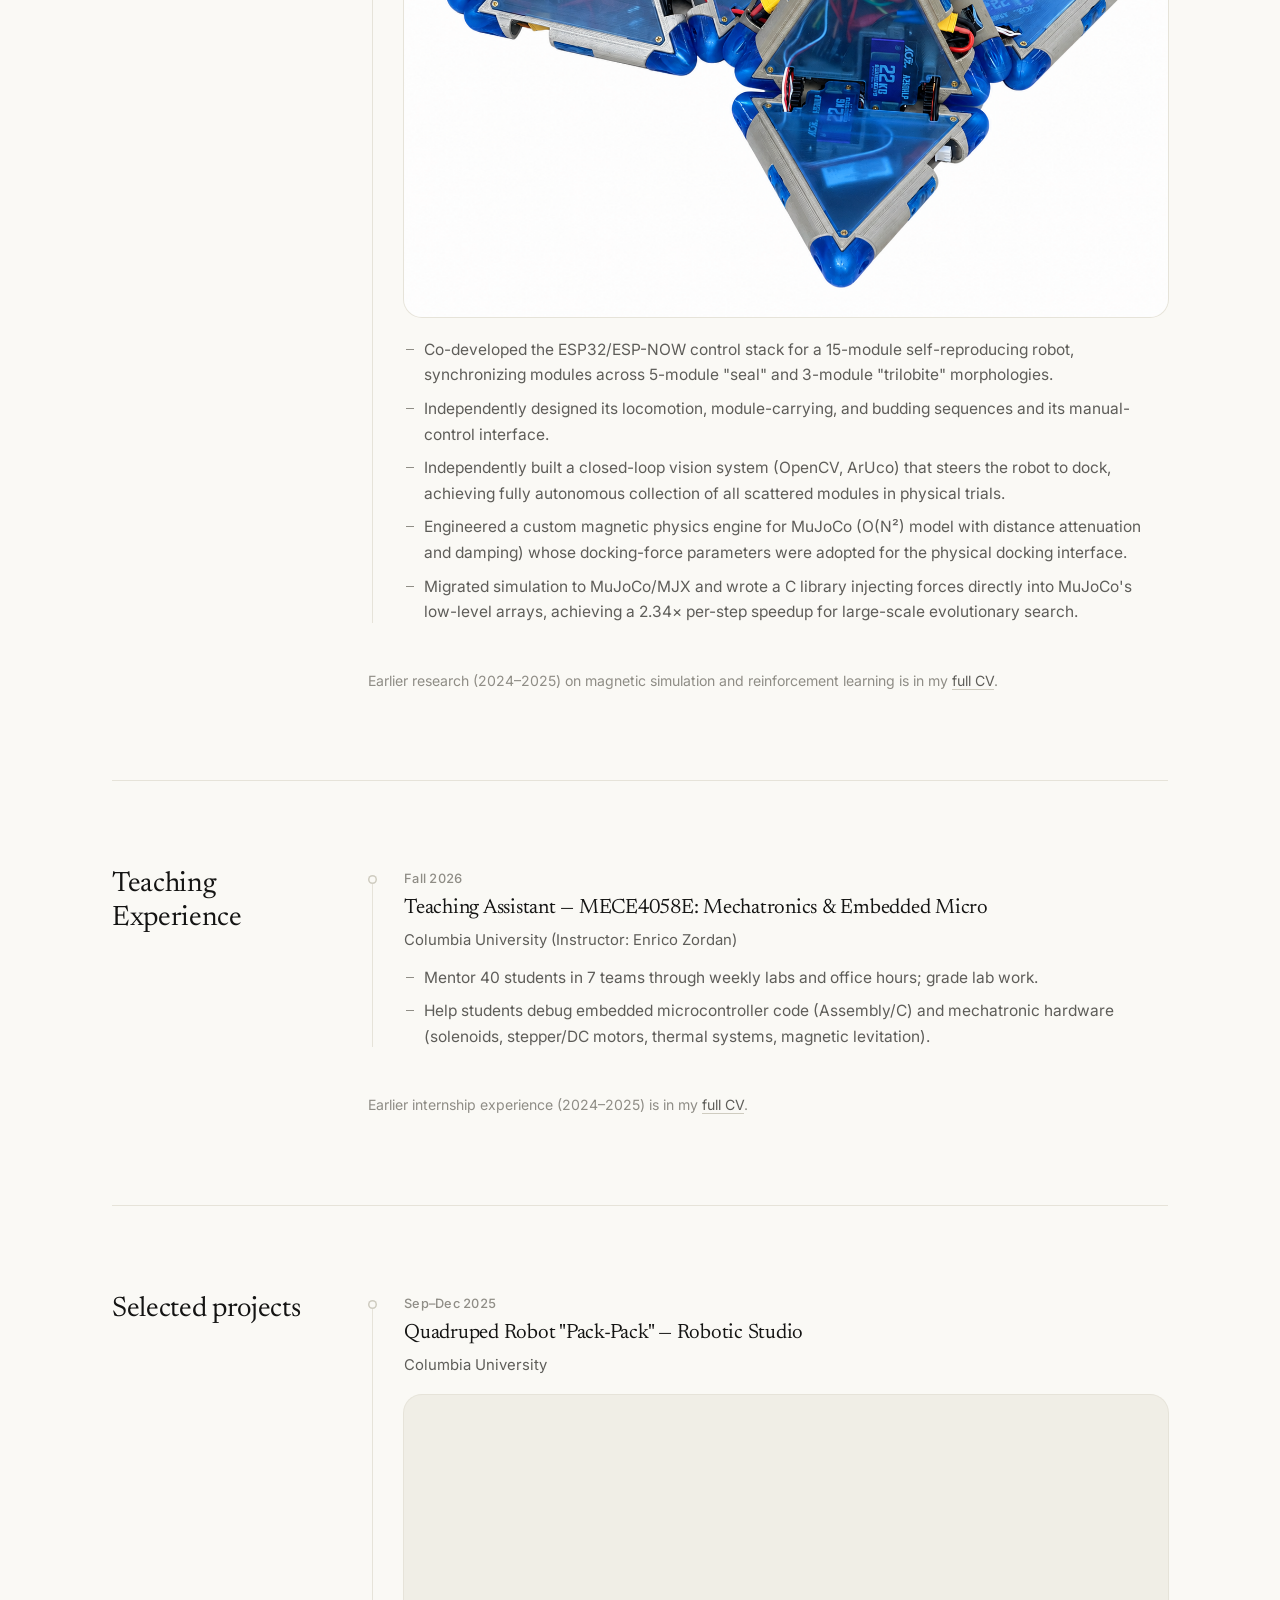
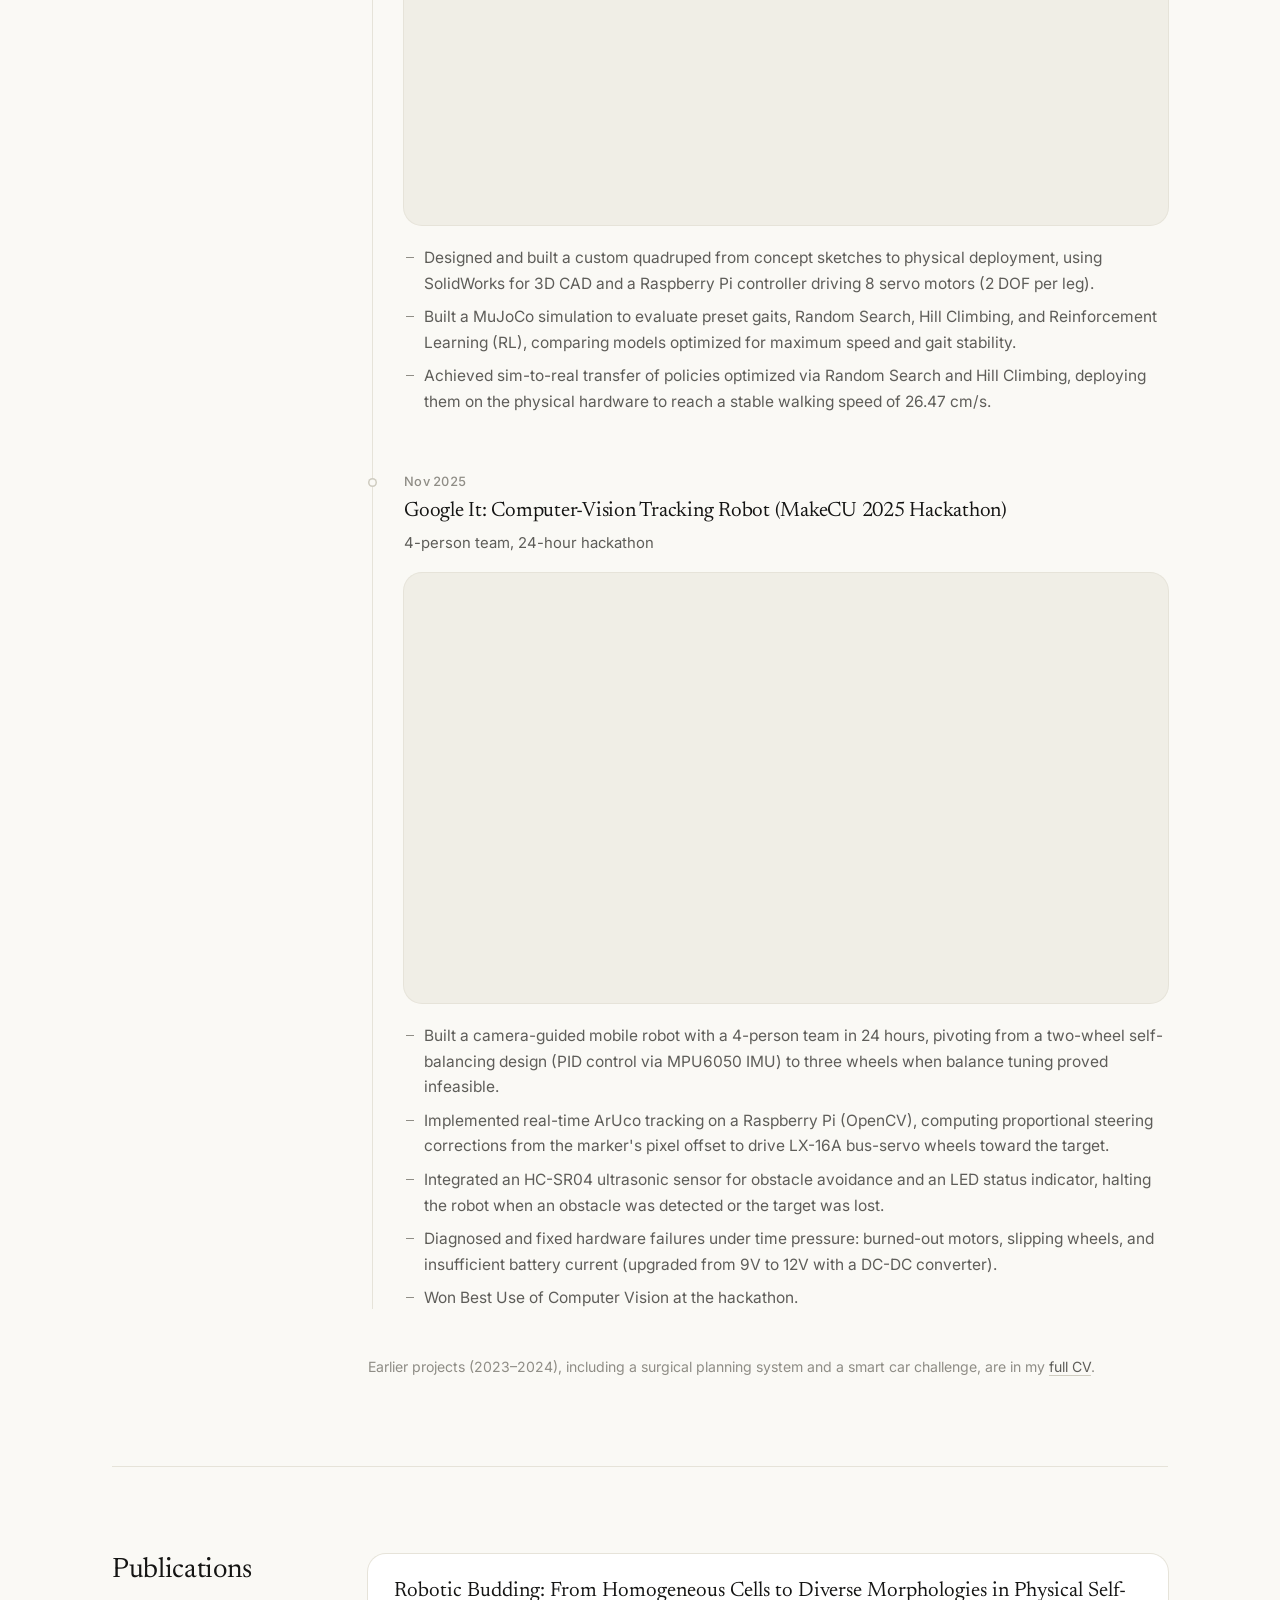
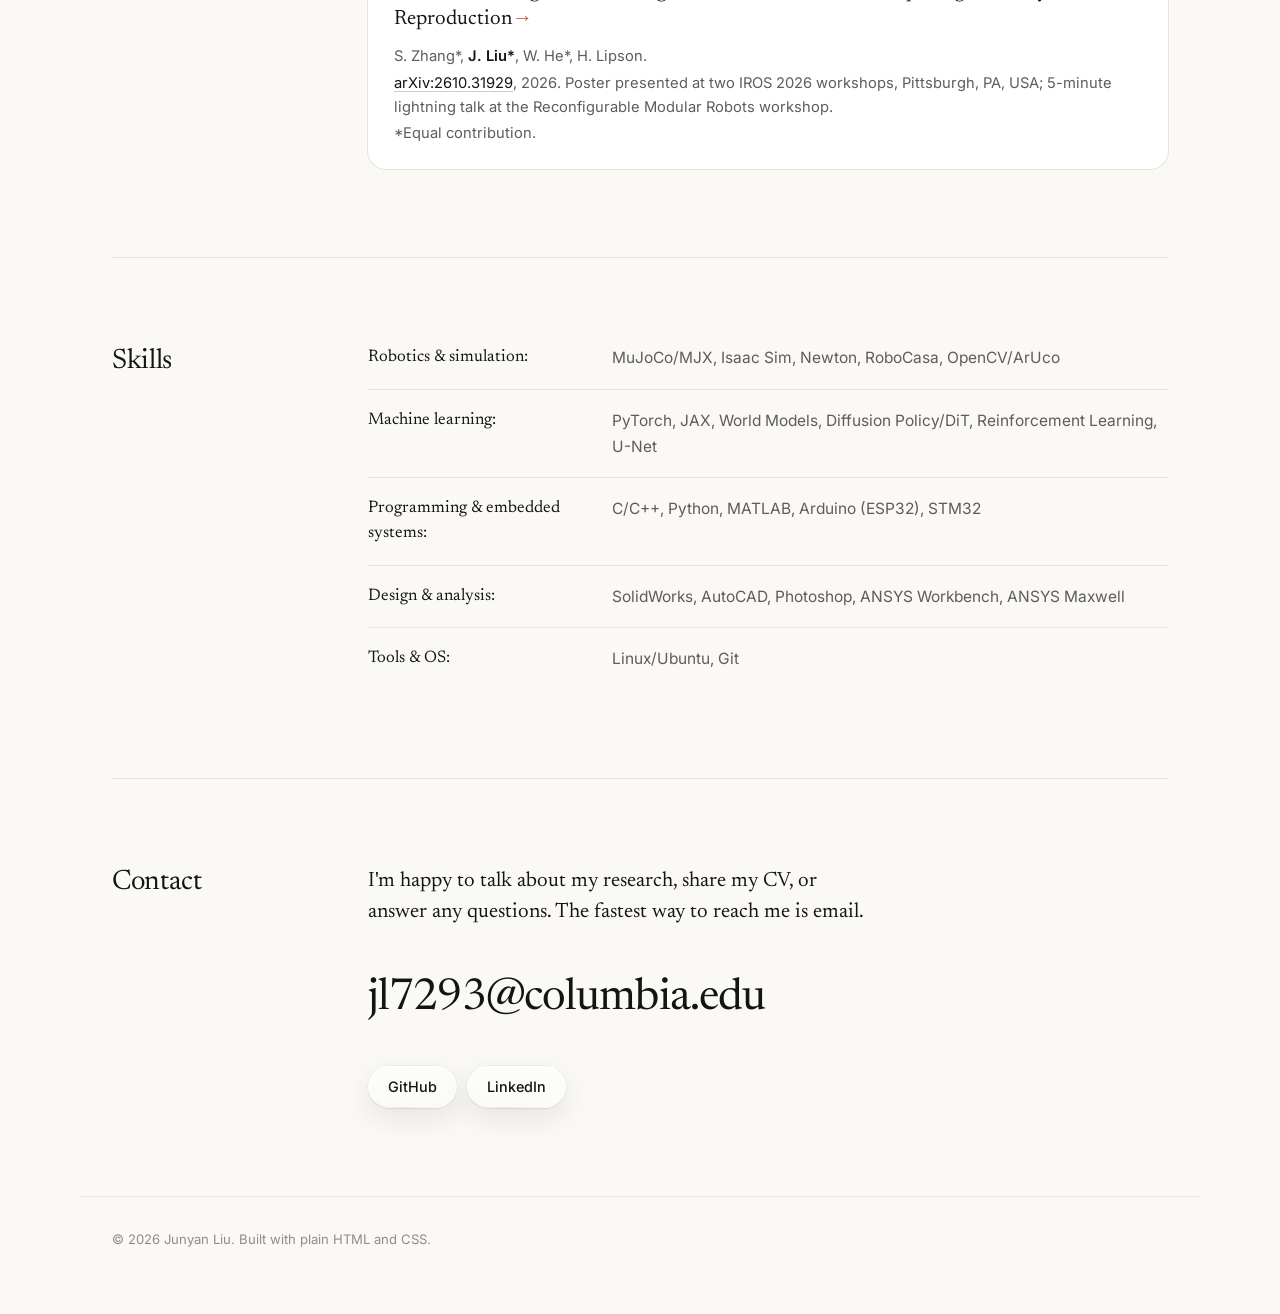
==== commit a21e9e79: "Update CV and WAM project content - Replace cv.pdf with the 2026-11-10 CV and sync homepage sections" ====
--- a/index.html
+++ b/index.html
@@ -63,7 +63,7 @@
             robotic manipulation, and in Prof. Hod Lipson's
             Creative Machines Lab, working on the control systems and
             simulation infrastructure for self-reproducing modular robots —
-            research currently under review at the IROS 2026 Workshop. I
+            research presented at two IROS 2026 workshops. I
             also serve as a Teaching Assistant for Mechatronics &amp;
             Embedded Micro at Columbia, and have built robots including a
             quadruped platform ("Pack-Pack") and a computer-vision tracking
@@ -118,7 +118,7 @@
       <h2>Honors &amp; Awards</h2>
     </div>
     <ul class="interest-list">
-      <li>Winner, Best Use of Computer Vision — MakeCU 2025 Hackathon (Columbia Robotics Club), Nov 2025</li>
+      <li>Winner, Best Use of Computer Vision — MakeCU 2025 Hackathon, Columbia University, Nov 2025. Selected from 19 projects by 115 registered participants at Columbia's flagship 24-hour hardware hackathon.</li>
     </ul>
   </section>
 
@@ -128,9 +128,9 @@
     </div>
     <p class="research-intro">
       My interests sit at the intersection of mechanical design, control, and
-      simulation — currently focused on learning-based control for
-      manipulation and locomotion, and on the mechanics and control systems
-      that let physical robots build and reconfigure themselves. Below is my
+      simulation — currently focused on world models and learning-based
+      control for robotic manipulation, and on physical self-reproducing and
+      self-reconfiguring modular robots. Below is my
       current work at Columbia; earlier research is in my CV.
     </p>
     <ul class="timeline">
@@ -139,12 +139,12 @@
         <div class="timeline-body">
           <h3><a href="wam/">World Action Model for Robotic Manipulation</a></h3>
           <p class="timeline-org">RoboPIL Lab, Prof. Yunzhu Li (mentored by PhD student Kaifeng Zhang)</p>
-          <div class="timeline-media"><img src="assets/wam.png" alt="World Action Model project"></div>
-          <ul class="bullets">
-            <li>Explored MPPI baselines (Franka grasping in Newton, task planning in RoboCasa), then shifted to learned World Action Models (WAMs) built on the Interactive World Simulator (IWS).</li>
-            <li>On Push-T, benchmarked WAM variants built on frozen IWS dynamics against Diffusion Policy and a 450M SmolVLA; the best matched SmolVLA (171 vs. 172 of 250 episodes).</li>
-            <li>Scaled to RoboDojo (Isaac Sim): built an automated data-collection pipeline (11.9M frames, 31k episodes) and trained IWS from scratch on this self-collected data.</li>
-            <li>Reproduced the VPP2 baseline (14B video + 2B action) within leaderboard noise on three tasks; now training per-task WAMs (IWS → video DiT → action DiT) to compare against it.</li>
+          <div class="timeline-media"><img src="assets/wam.png" alt="A World Action Model building a tower on the RoboDojo build_tower task"></div>
+          <ul class="bullets">
+            <li>Independently carry out this project end to end: moved from MPPI baselines (Franka grasping in Newton, task planning in RoboCasa) to learned World Action Models (WAMs) built on the Interactive World Simulator (IWS).</li>
+            <li>On Push-T, benchmarked WAM variants on frozen IWS dynamics against Diffusion Policy, a 450M SmolVLA, and a scaled-down VPP2; the best matched SmolVLA (171 vs. 172 of 250 episodes), and a keypoint-state study showed that perception is the main bottleneck.</li>
+            <li>On RoboDojo (Isaac Sim), built an automated data-collection pipeline (11.9M frames, 31k episodes) and trained IWS from scratch on this data.</li>
+            <li>Reproduced VPP2 (14B video + 2B action) within leaderboard noise on three tasks; built a WAM with a DiT flow-matching head on frozen IWS features and benchmarked it against VPP2 on build_tower; now adding object-state inputs.</li>
           </ul>
         </div>
       </li>
@@ -155,15 +155,16 @@
           <p class="timeline-org">Creative Machines Lab, Prof. Hod Lipson</p>
           <div class="timeline-media"><img src="assets/replicate.png" alt="Self-reproducing modular robots project"></div>
           <ul class="bullets">
-            <li>Co-developed the control stack for a 15-module self-reproducing robot: ESP32 modules execute ESP-NOW-synchronized locomotion, module-carrying, and budding sequences across 5-module "seal" and 3-module "trilobite" morphologies.</li>
-            <li>Built a closed-loop vision system (OpenCV, ArUco) that tracks module poses and steers the robot to dock, achieving fully autonomous collection of all scattered modules in physical trials.</li>
+            <li>Co-developed the ESP32/ESP-NOW control stack for a 15-module self-reproducing robot, synchronizing modules across 5-module "seal" and 3-module "trilobite" morphologies.</li>
+            <li>Independently designed its locomotion, module-carrying, and budding sequences and its manual-control interface.</li>
+            <li>Independently built a closed-loop vision system (OpenCV, ArUco) that steers the robot to dock, achieving fully autonomous collection of all scattered modules in physical trials.</li>
             <li>Engineered a custom magnetic physics engine for MuJoCo (O(N²) model with distance attenuation and damping) whose docking-force parameters were adopted for the physical docking interface.</li>
             <li>Migrated simulation to MuJoCo/MJX and wrote a C library injecting forces directly into MuJoCo's low-level arrays, achieving a 2.34× per-step speedup for large-scale evolutionary search.</li>
           </ul>
         </div>
       </li>
     </ul>
-    <p class="section-note">Earlier research (2023–2025) on magnetic simulation and reinforcement learning is in my <a href="assets/cv.pdf" target="_blank" rel="noopener">full CV</a>.</p>
+    <p class="section-note">Earlier research (2024–2025) on magnetic simulation and reinforcement learning is in my <a href="assets/cv.pdf" target="_blank" rel="noopener">full CV</a>.</p>
   </section>
 
   <section id="experience" class="section">
@@ -172,12 +173,13 @@
     </div>
     <ul class="timeline">
       <li>
-        <div class="timeline-date">Sep 2026–Present</div>
+        <div class="timeline-date">Fall 2026</div>
         <div class="timeline-body">
           <h3>Teaching Assistant — MECE4058E: Mechatronics &amp; Embedded Micro</h3>
           <p class="timeline-org">Columbia University (Instructor: Enrico Zordan)</p>
           <ul class="bullets">
-            <li>Help students complete lab exercises in embedded microcontroller programming (Assembly/C) and mechatronic systems (solenoids, stepper/DC motors, thermal systems, magnetic levitation), and grade lab results.</li>
+            <li>Mentor 40 students in 7 teams through weekly labs and office hours; grade lab work.</li>
+            <li>Help students debug embedded microcontroller code (Assembly/C) and mechatronic hardware (solenoids, stepper/DC motors, thermal systems, magnetic levitation).</li>
           </ul>
         </div>
       </li>
@@ -199,10 +201,9 @@
             <iframe width="560" height="315" src="https://www.youtube.com/embed/U7pcNMoIfwk?si=V1PAWZDfMzL-CAm7" title="YouTube video player" frameborder="0" allow="accelerometer; autoplay; clipboard-write; encrypted-media; gyroscope; picture-in-picture; web-share" referrerpolicy="strict-origin-when-cross-origin" allowfullscreen></iframe>
           </div>
           <ul class="bullets">
-            <li>Designed and built a custom quadruped robot from concept sketches to physical deployment, covering mechanical design, simulation, and control end-to-end.</li>
-            <li>Engineered the mechanical structure in SolidWorks and assembled the physical prototype with a Raspberry Pi core controller and 8 servo motors (2 DOF per leg).</li>
-            <li>Built a high-fidelity MuJoCo physics simulation to design, test, and evaluate locomotion strategies, implementing preset gaits, Random Search, Hill Climbing, and reinforcement learning.</li>
-            <li>Achieved sim-to-real transfer of heuristic search algorithms, deploying locomotion policies onto physical hardware for a stable real-world walking speed of 26.47 cm/s.</li>
+            <li>Designed and built a custom quadruped from concept sketches to physical deployment, using SolidWorks for 3D CAD and a Raspberry Pi controller driving 8 servo motors (2 DOF per leg).</li>
+            <li>Built a MuJoCo simulation to evaluate preset gaits, Random Search, Hill Climbing, and Reinforcement Learning (RL), comparing models optimized for maximum speed and gait stability.</li>
+            <li>Achieved sim-to-real transfer of policies optimized via Random Search and Hill Climbing, deploying them on the physical hardware to reach a stable walking speed of 26.47 cm/s.</li>
           </ul>
         </div>
       </li>
@@ -215,15 +216,16 @@
             <iframe width="560" height="315" src="https://www.youtube.com/embed/vSIey4-xD3o?si=7DMo9X7D1ZcZDnYi" title="YouTube video player" frameborder="0" allow="accelerometer; autoplay; clipboard-write; encrypted-media; gyroscope; picture-in-picture; web-share" referrerpolicy="strict-origin-when-cross-origin" allowfullscreen></iframe>
           </div>
           <ul class="bullets">
-            <li>Built an autonomous mobile robot, pivoting from a two-wheel self-balancing design to a three-wheel, camera-guided tracking robot after balance tuning proved infeasible in time.</li>
-            <li>Implemented real-time ArUco marker detection and tracking on a Raspberry Pi with OpenCV, computing steering corrections from the marker's pixel offset to drive bus-servo-actuated wheels.</li>
-            <li>Integrated ultrasonic obstacle avoidance and diagnosed hardware failures under time pressure — burned-out motors, slipping wheels, insufficient battery current.</li>
+            <li>Built a camera-guided mobile robot with a 4-person team in 24 hours, pivoting from a two-wheel self-balancing design (PID control via MPU6050 IMU) to three wheels when balance tuning proved infeasible.</li>
+            <li>Implemented real-time ArUco tracking on a Raspberry Pi (OpenCV), computing proportional steering corrections from the marker's pixel offset to drive LX-16A bus-servo wheels toward the target.</li>
+            <li>Integrated an HC-SR04 ultrasonic sensor for obstacle avoidance and an LED status indicator, halting the robot when an obstacle was detected or the target was lost.</li>
+            <li>Diagnosed and fixed hardware failures under time pressure: burned-out motors, slipping wheels, and insufficient battery current (upgraded from 9V to 12V with a DC-DC converter).</li>
             <li>Won Best Use of Computer Vision at the hackathon.</li>
           </ul>
         </div>
       </li>
     </ul>
-    <p class="section-note">Earlier projects (2021–2024), including a surgical planning system and a smart car challenge, are in my <a href="assets/cv.pdf" target="_blank" rel="noopener">full CV</a>.</p>
+    <p class="section-note">Earlier projects (2023–2024), including a surgical planning system and a smart car challenge, are in my <a href="assets/cv.pdf" target="_blank" rel="noopener">full CV</a>.</p>
   </section>
 
   <section id="publications" class="section">
@@ -234,7 +236,8 @@
       <li>
         <p class="pub-title"><a href="replicate/">Robotic Budding: From Homogeneous Cells to Diverse Morphologies in Physical Self-Reproduction</a></p>
         <p class="pub-meta">S. Zhang*, <strong>J. Liu*</strong>, W. He*, H. Lipson.</p>
-        <p class="pub-meta">*Equal contribution.  Selected for a 5-minute lightning talk at the Reconfigurable Modular Robots workshop.</p>
+        <p class="pub-meta"><a href="https://arxiv.org/abs/2610.31929" target="_blank" rel="noopener">arXiv:2610.31929</a>, 2026. Poster presented at two IROS 2026 workshops, Pittsburgh, PA, USA; 5-minute lightning talk at the Reconfigurable Modular Robots workshop.</p>
+        <p class="pub-meta">*Equal contribution.</p>
       </li>
     </ul>
   </section>
@@ -244,9 +247,10 @@
       <h2>Skills</h2>
     </div>
     <ul class="skill-list">
+      <li><span class="skill-label">Robotics &amp; simulation:</span> MuJoCo/MJX, Isaac Sim, Newton, RoboCasa, OpenCV/ArUco</li>
+      <li><span class="skill-label">Machine learning:</span> PyTorch, JAX, World Models, Diffusion Policy/DiT, Reinforcement Learning, U-Net</li>
       <li><span class="skill-label">Programming &amp; embedded systems:</span> C/C++, Python, MATLAB, Arduino (ESP32), STM32</li>
-      <li><span class="skill-label">Robotics, simulation &amp; ML:</span> MuJoCo/MJX, Deep Learning (U-Net)</li>
-      <li><span class="skill-label">Design &amp; analysis:</span> SolidWorks, AutoCAD, Inventor, Photoshop, ANSYS Workbench, ANSYS Maxwell</li>
+      <li><span class="skill-label">Design &amp; analysis:</span> SolidWorks, AutoCAD, Photoshop, ANSYS Workbench, ANSYS Maxwell</li>
       <li><span class="skill-label">Tools &amp; OS:</span> Linux/Ubuntu, Git</li>
     </ul>
   </section>
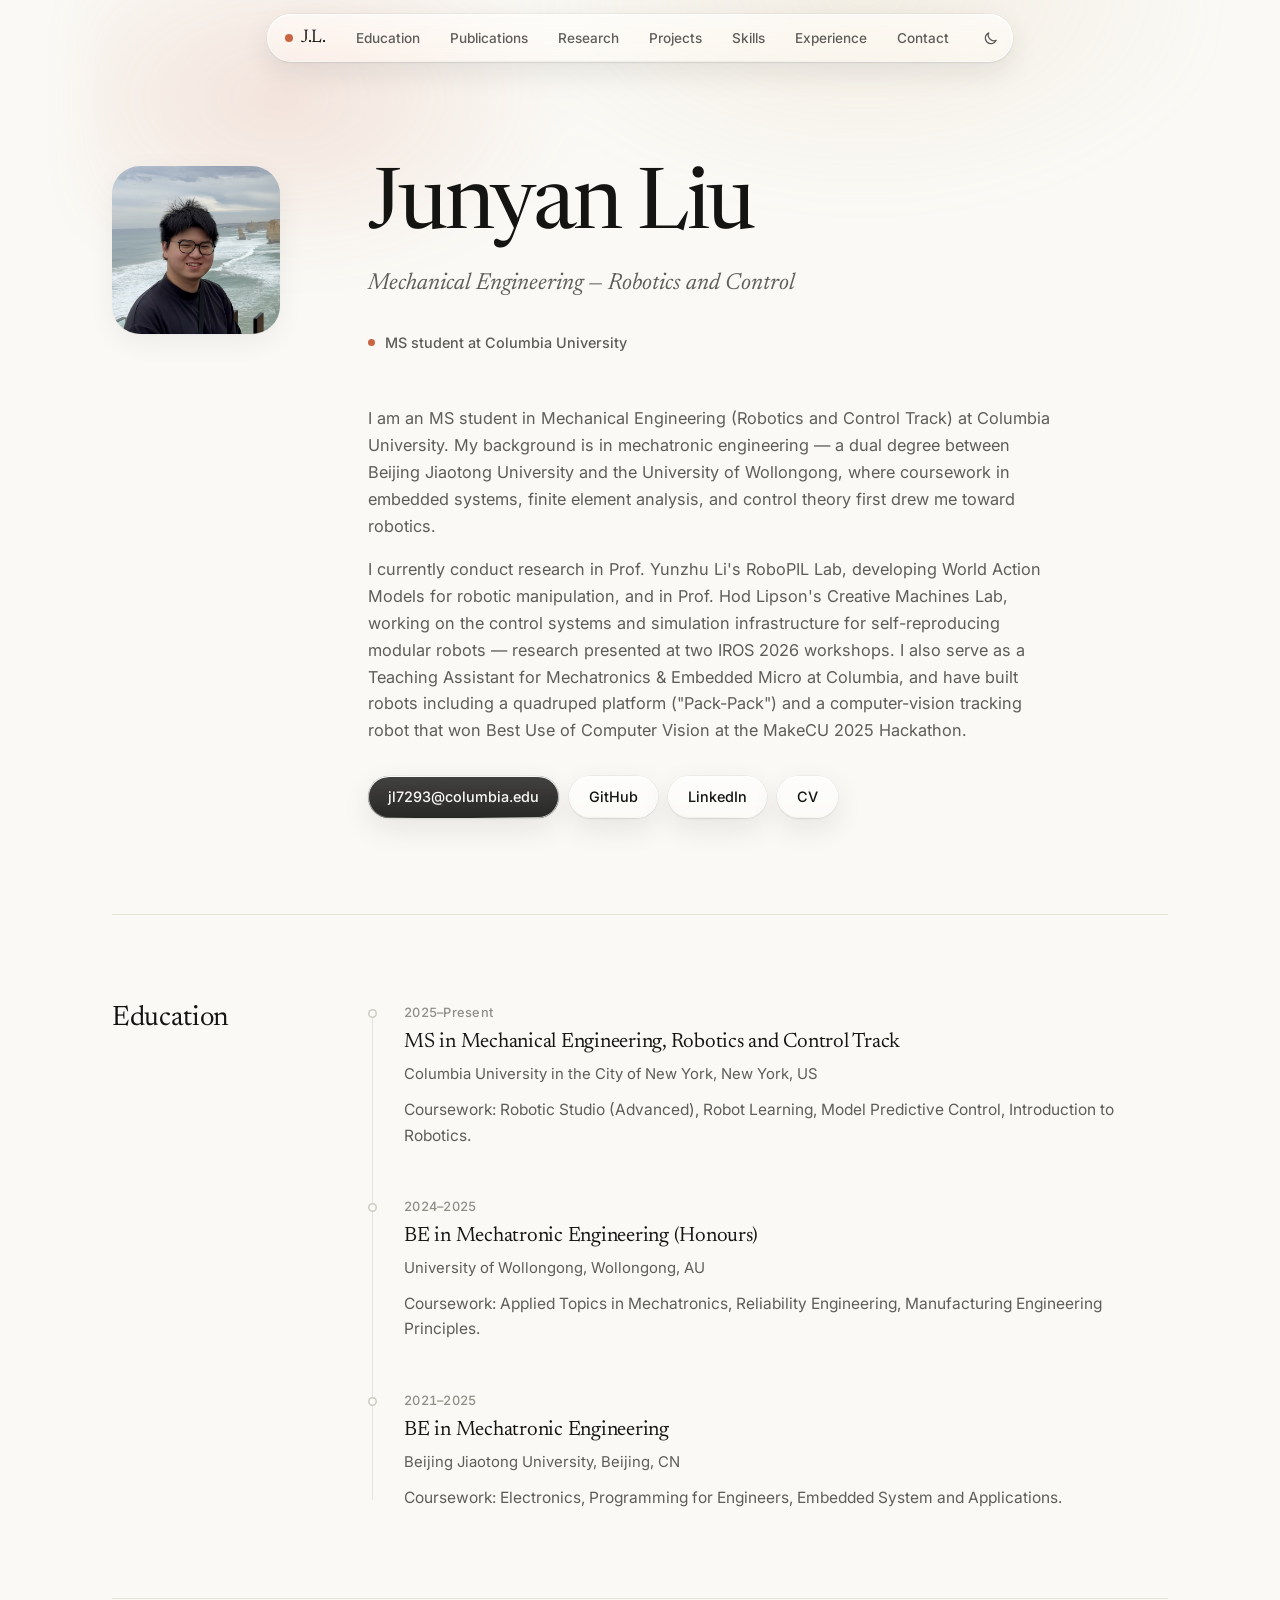
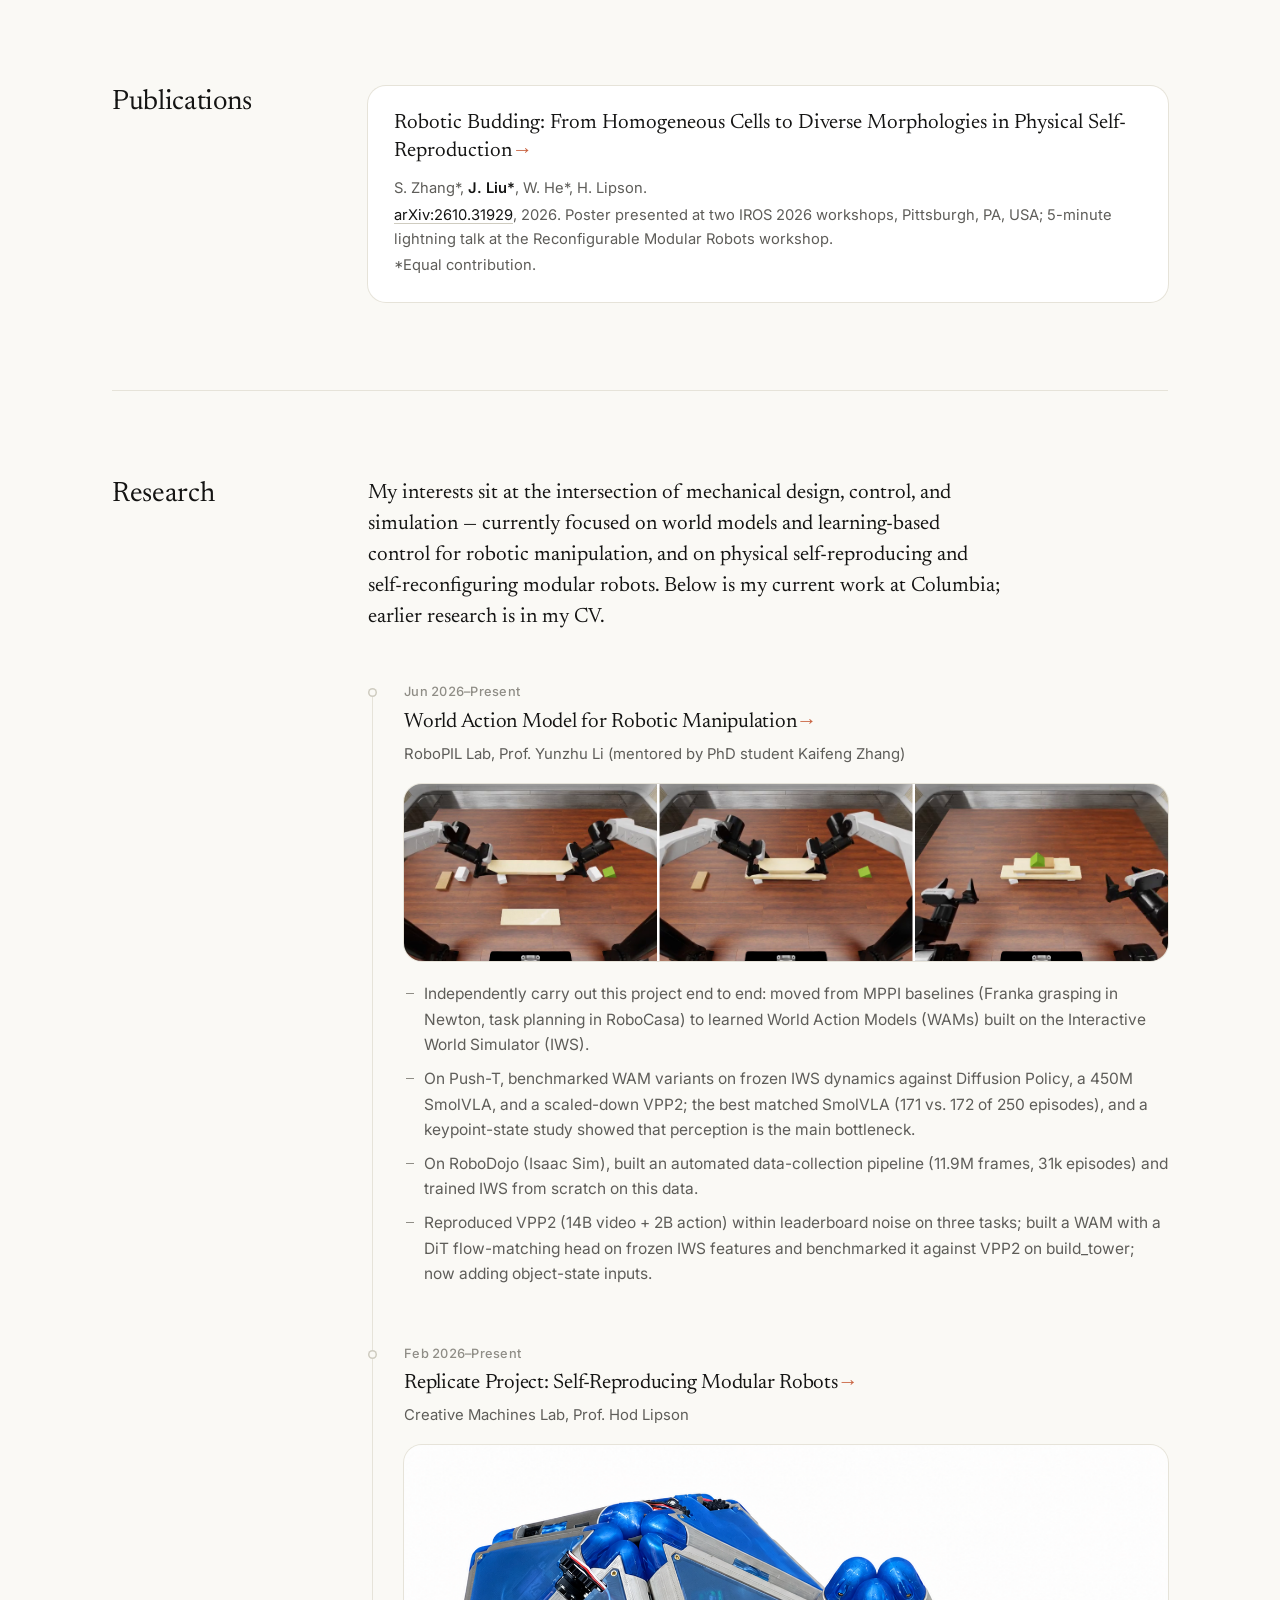
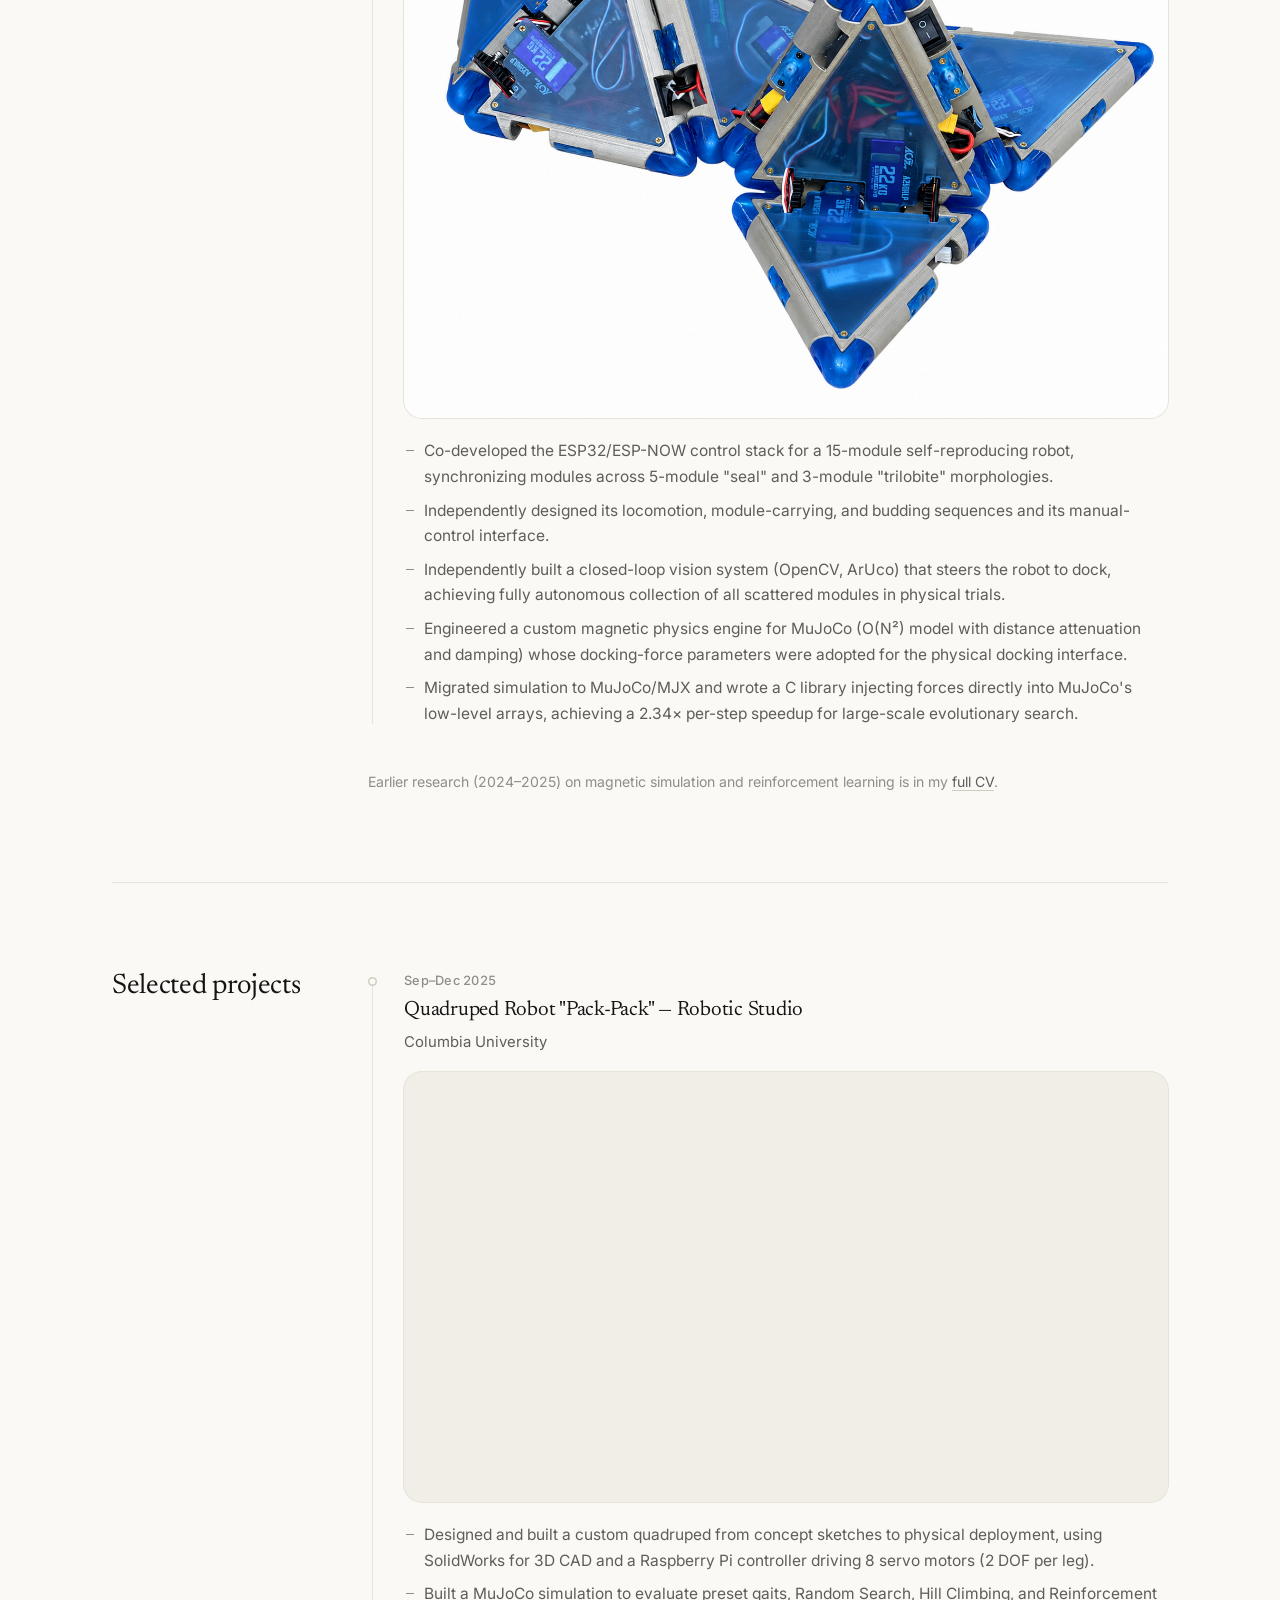
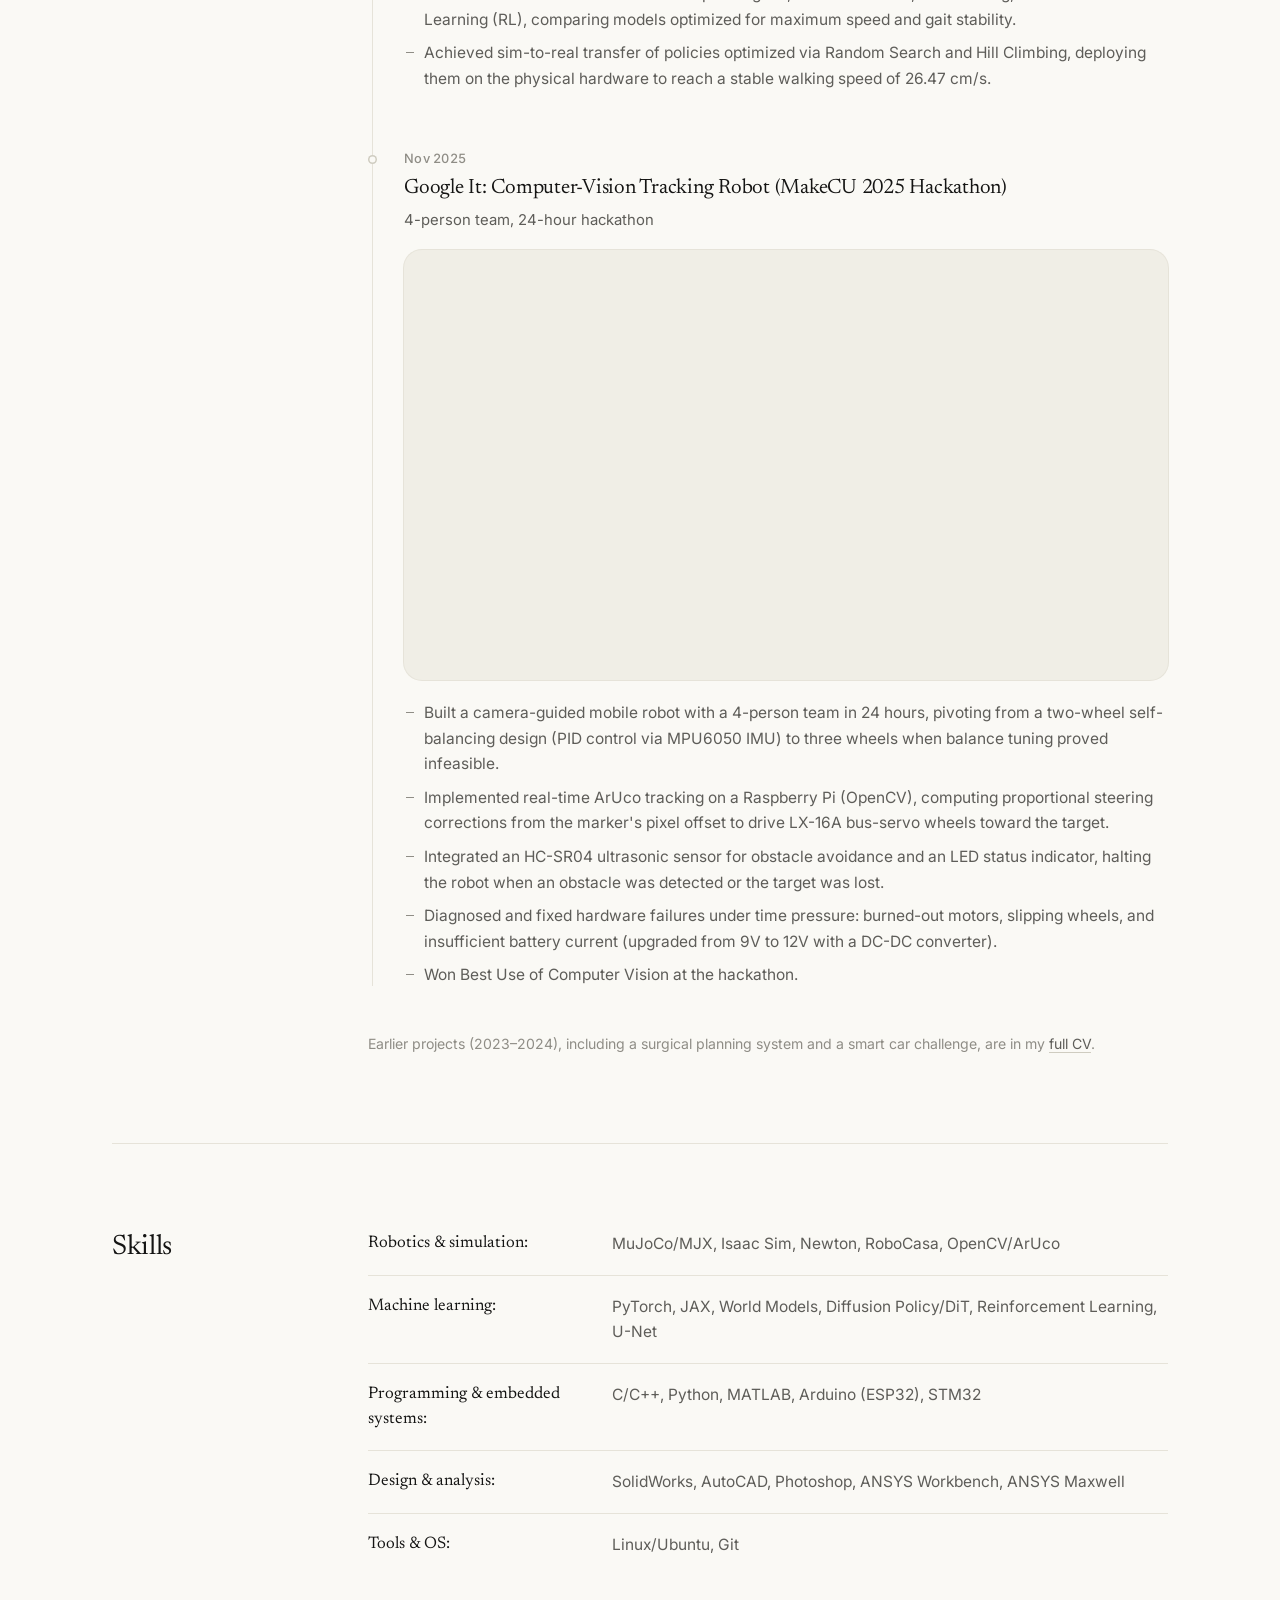
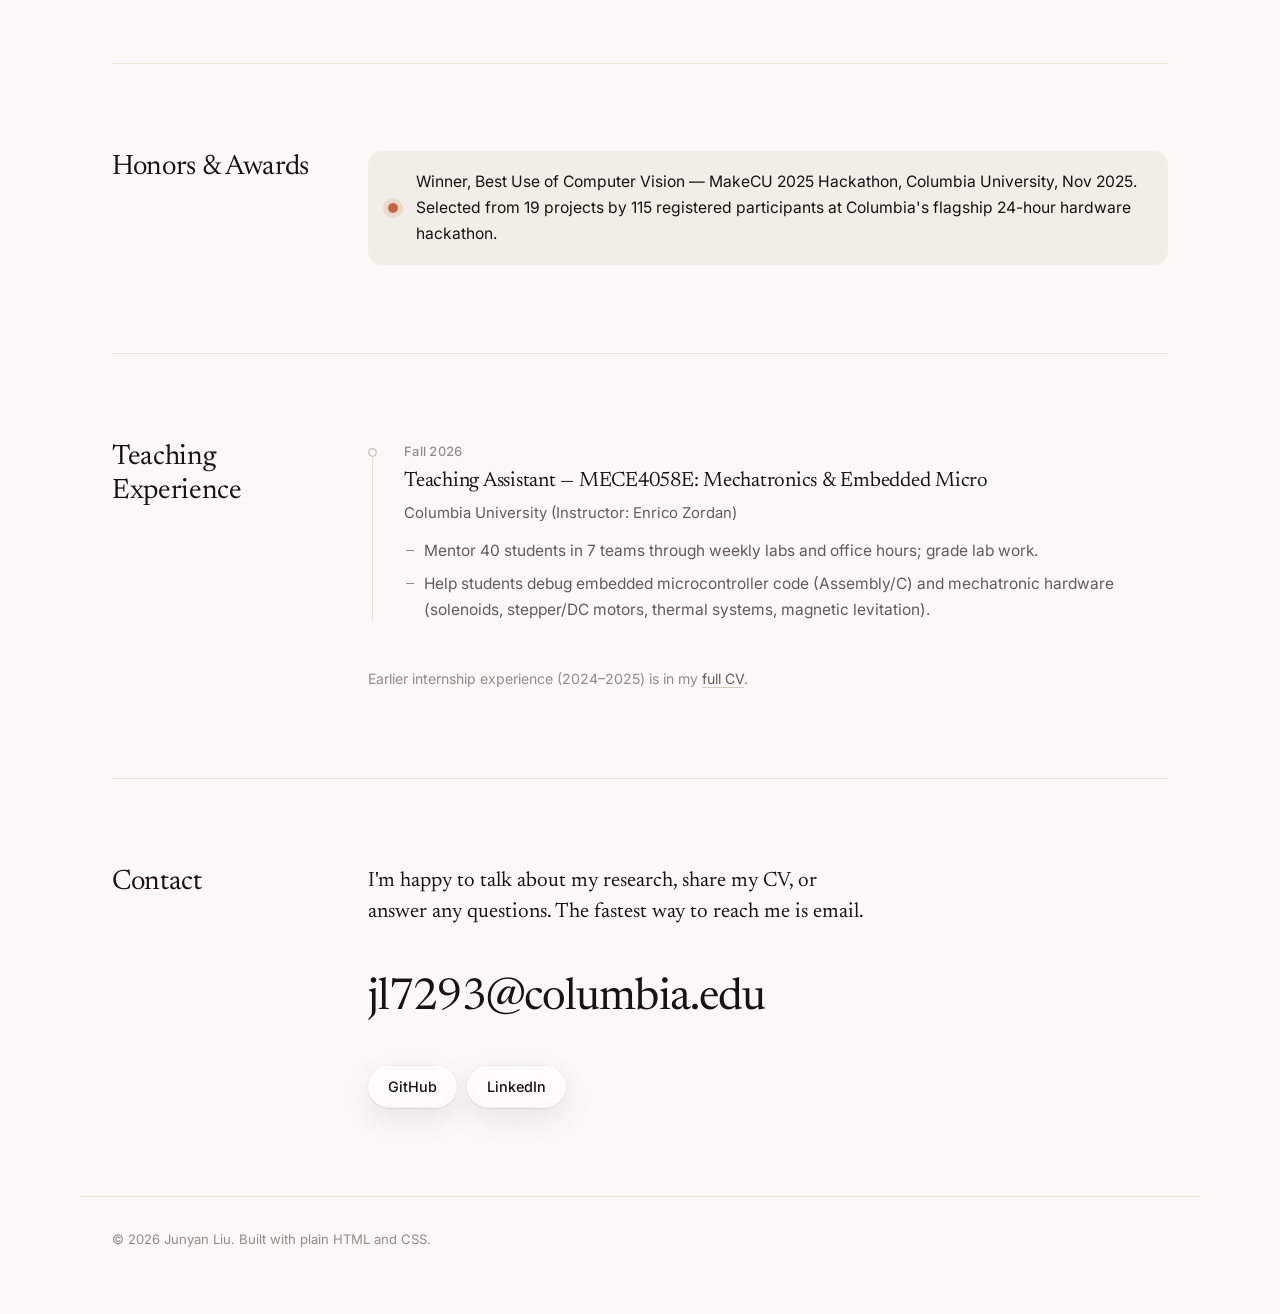
==== commit ac874824: "Reorder homepage sections to match the CV Education, Publications, Research, Projects, Skills, Honor" ====
--- a/index.html
+++ b/index.html
@@ -24,10 +24,11 @@
     </button>
     <nav id="nav-links" class="nav-links">
       <a href="#education">Education</a>
+      <a href="#publications">Publications</a>
       <a href="#research">Research</a>
-      <a href="#experience">Experience</a>
       <a href="#projects">Projects</a>
       <a href="#skills">Skills</a>
+      <a href="#experience">Experience</a>
       <a href="#contact">Contact</a>
     </nav>
     <button class="theme-toggle" aria-label="Toggle dark mode">
@@ -113,12 +114,17 @@
     </ul>
   </section>
 
-  <section id="honors" class="section">
-    <div class="section-head">
-      <h2>Honors &amp; Awards</h2>
-    </div>
-    <ul class="interest-list">
-      <li>Winner, Best Use of Computer Vision — MakeCU 2025 Hackathon, Columbia University, Nov 2025. Selected from 19 projects by 115 registered participants at Columbia's flagship 24-hour hardware hackathon.</li>
+  <section id="publications" class="section">
+    <div class="section-head">
+      <h2>Publications</h2>
+    </div>
+    <ul class="pub-list">
+      <li>
+        <p class="pub-title"><a href="replicate/">Robotic Budding: From Homogeneous Cells to Diverse Morphologies in Physical Self-Reproduction</a></p>
+        <p class="pub-meta">S. Zhang*, <strong>J. Liu*</strong>, W. He*, H. Lipson.</p>
+        <p class="pub-meta"><a href="https://arxiv.org/abs/2610.31929" target="_blank" rel="noopener">arXiv:2610.31929</a>, 2026. Poster presented at two IROS 2026 workshops, Pittsburgh, PA, USA; 5-minute lightning talk at the Reconfigurable Modular Robots workshop.</p>
+        <p class="pub-meta">*Equal contribution.</p>
+      </li>
     </ul>
   </section>
 
@@ -167,26 +173,6 @@
     <p class="section-note">Earlier research (2024–2025) on magnetic simulation and reinforcement learning is in my <a href="assets/cv.pdf" target="_blank" rel="noopener">full CV</a>.</p>
   </section>
 
-  <section id="experience" class="section">
-    <div class="section-head">
-      <h2>Teaching Experience</h2>
-    </div>
-    <ul class="timeline">
-      <li>
-        <div class="timeline-date">Fall 2026</div>
-        <div class="timeline-body">
-          <h3>Teaching Assistant — MECE4058E: Mechatronics &amp; Embedded Micro</h3>
-          <p class="timeline-org">Columbia University (Instructor: Enrico Zordan)</p>
-          <ul class="bullets">
-            <li>Mentor 40 students in 7 teams through weekly labs and office hours; grade lab work.</li>
-            <li>Help students debug embedded microcontroller code (Assembly/C) and mechatronic hardware (solenoids, stepper/DC motors, thermal systems, magnetic levitation).</li>
-          </ul>
-        </div>
-      </li>
-    </ul>
-    <p class="section-note">Earlier internship experience (2024–2025) is in my <a href="assets/cv.pdf" target="_blank" rel="noopener">full CV</a>.</p>
-  </section>
-
   <section id="projects" class="section">
     <div class="section-head">
       <h2>Selected projects</h2>
@@ -226,20 +212,6 @@
       </li>
     </ul>
     <p class="section-note">Earlier projects (2023–2024), including a surgical planning system and a smart car challenge, are in my <a href="assets/cv.pdf" target="_blank" rel="noopener">full CV</a>.</p>
-  </section>
-
-  <section id="publications" class="section">
-    <div class="section-head">
-      <h2>Publications</h2>
-    </div>
-    <ul class="pub-list">
-      <li>
-        <p class="pub-title"><a href="replicate/">Robotic Budding: From Homogeneous Cells to Diverse Morphologies in Physical Self-Reproduction</a></p>
-        <p class="pub-meta">S. Zhang*, <strong>J. Liu*</strong>, W. He*, H. Lipson.</p>
-        <p class="pub-meta"><a href="https://arxiv.org/abs/2610.31929" target="_blank" rel="noopener">arXiv:2610.31929</a>, 2026. Poster presented at two IROS 2026 workshops, Pittsburgh, PA, USA; 5-minute lightning talk at the Reconfigurable Modular Robots workshop.</p>
-        <p class="pub-meta">*Equal contribution.</p>
-      </li>
-    </ul>
   </section>
 
   <section id="skills" class="section">
@@ -253,6 +225,35 @@
       <li><span class="skill-label">Design &amp; analysis:</span> SolidWorks, AutoCAD, Photoshop, ANSYS Workbench, ANSYS Maxwell</li>
       <li><span class="skill-label">Tools &amp; OS:</span> Linux/Ubuntu, Git</li>
     </ul>
+  </section>
+
+  <section id="honors" class="section">
+    <div class="section-head">
+      <h2>Honors &amp; Awards</h2>
+    </div>
+    <ul class="interest-list">
+      <li>Winner, Best Use of Computer Vision — MakeCU 2025 Hackathon, Columbia University, Nov 2025. Selected from 19 projects by 115 registered participants at Columbia's flagship 24-hour hardware hackathon.</li>
+    </ul>
+  </section>
+
+  <section id="experience" class="section">
+    <div class="section-head">
+      <h2>Teaching Experience</h2>
+    </div>
+    <ul class="timeline">
+      <li>
+        <div class="timeline-date">Fall 2026</div>
+        <div class="timeline-body">
+          <h3>Teaching Assistant — MECE4058E: Mechatronics &amp; Embedded Micro</h3>
+          <p class="timeline-org">Columbia University (Instructor: Enrico Zordan)</p>
+          <ul class="bullets">
+            <li>Mentor 40 students in 7 teams through weekly labs and office hours; grade lab work.</li>
+            <li>Help students debug embedded microcontroller code (Assembly/C) and mechatronic hardware (solenoids, stepper/DC motors, thermal systems, magnetic levitation).</li>
+          </ul>
+        </div>
+      </li>
+    </ul>
+    <p class="section-note">Earlier internship experience (2024–2025) is in my <a href="assets/cv.pdf" target="_blank" rel="noopener">full CV</a>.</p>
   </section>
 
   <section id="contact" class="section contact">
--- a/assets/style.css
+++ b/assets/style.css
@@ -930,6 +930,12 @@
   .hero { padding: 72px var(--gutter); }
   .hero-grid { grid-template-columns: 1fr; gap: 32px; }
   .portrait { width: 120px; border-radius: 24px; }
+}
+
+/* Seven nav links only just fit above the mobile breakpoint */
+@media (min-width: 761px) and (max-width: 900px) {
+  .nav-inner { gap: 6px; }
+  .nav-links a { padding: 7px 9px; }
 }
 
 @media (max-width: 760px) {
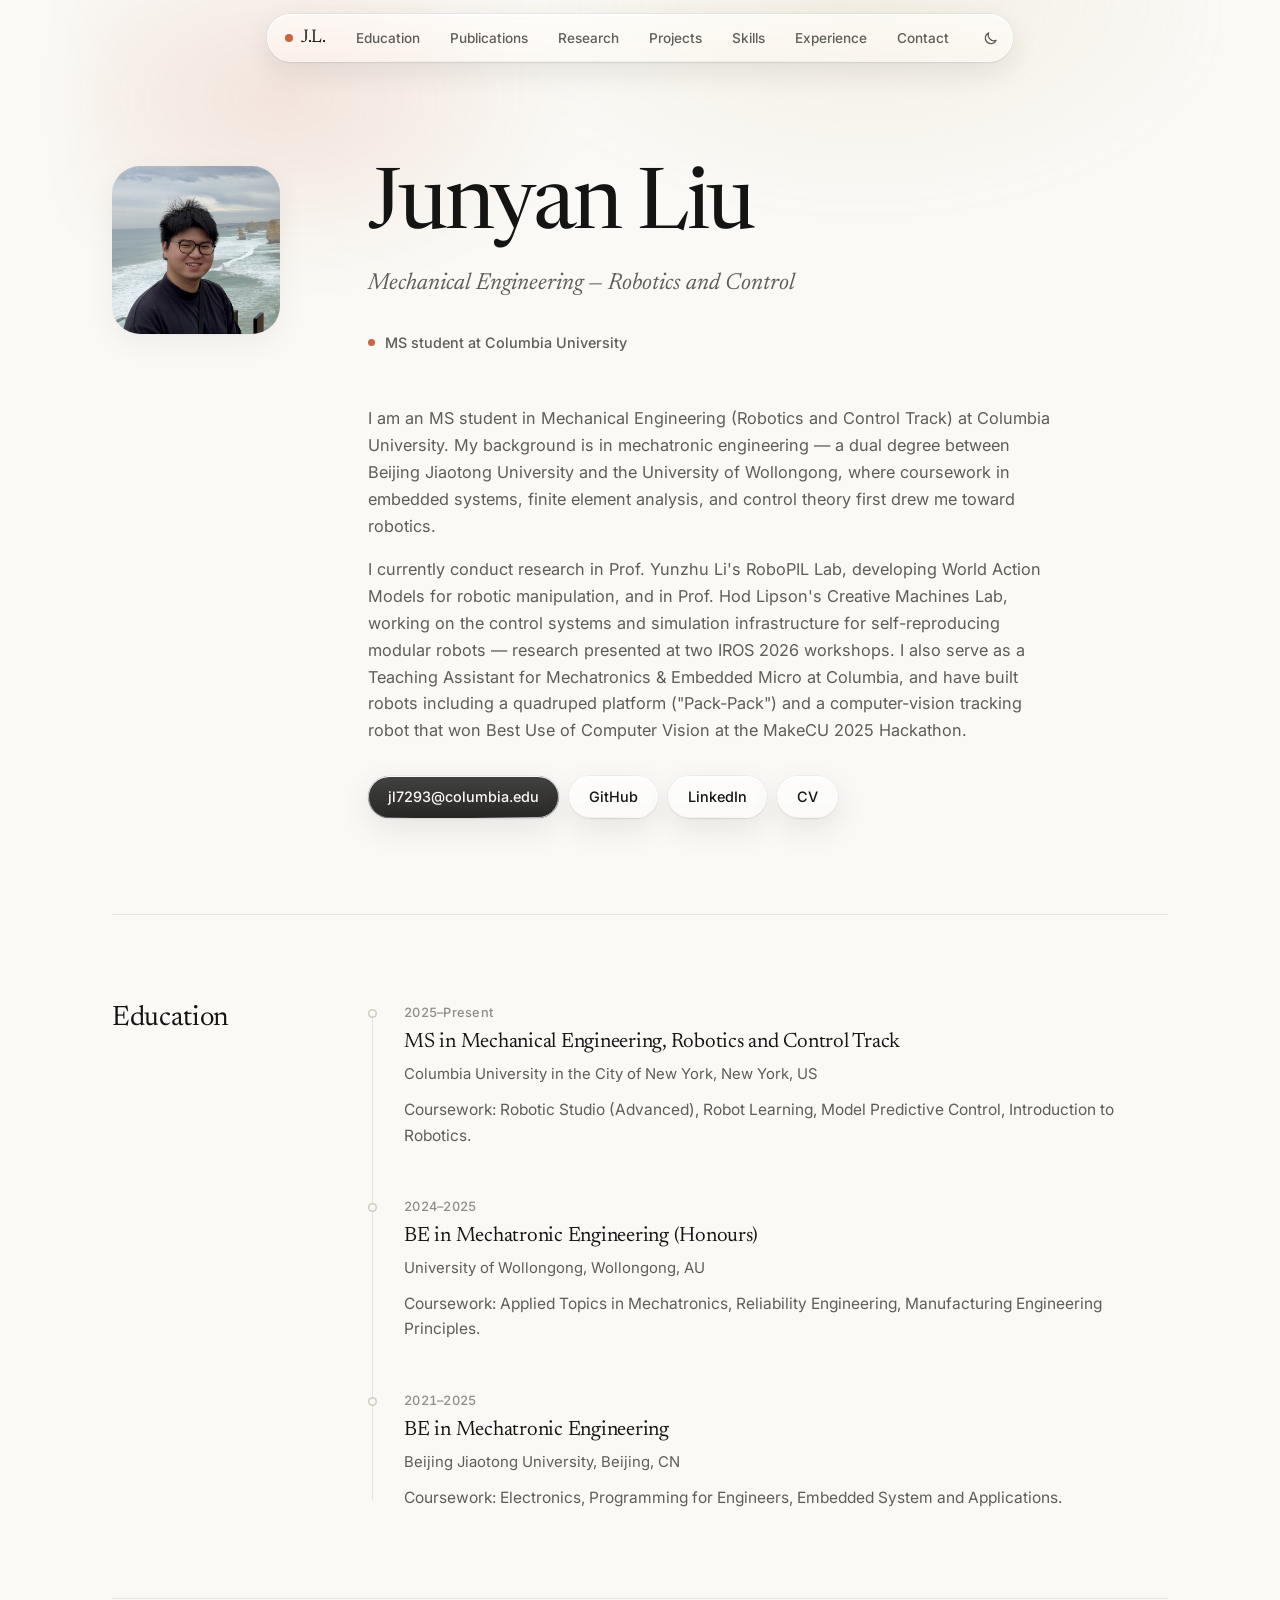
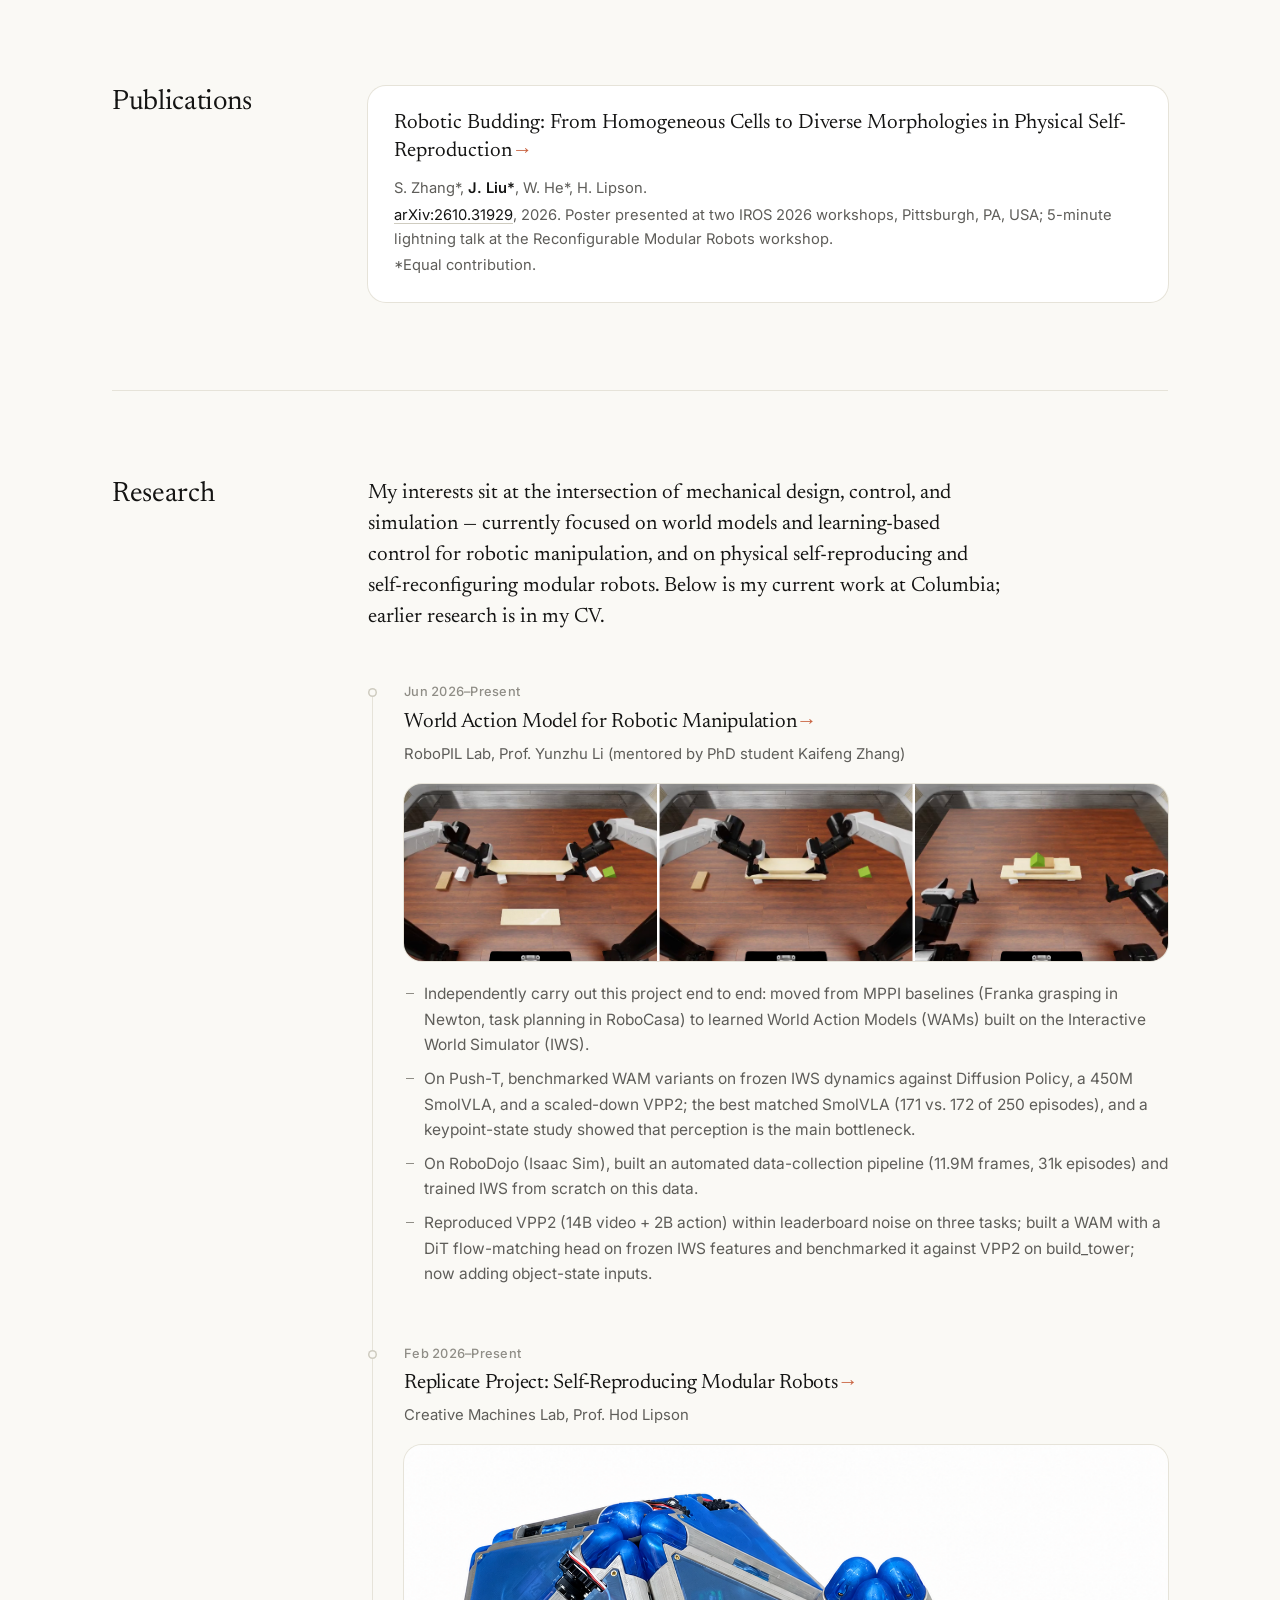
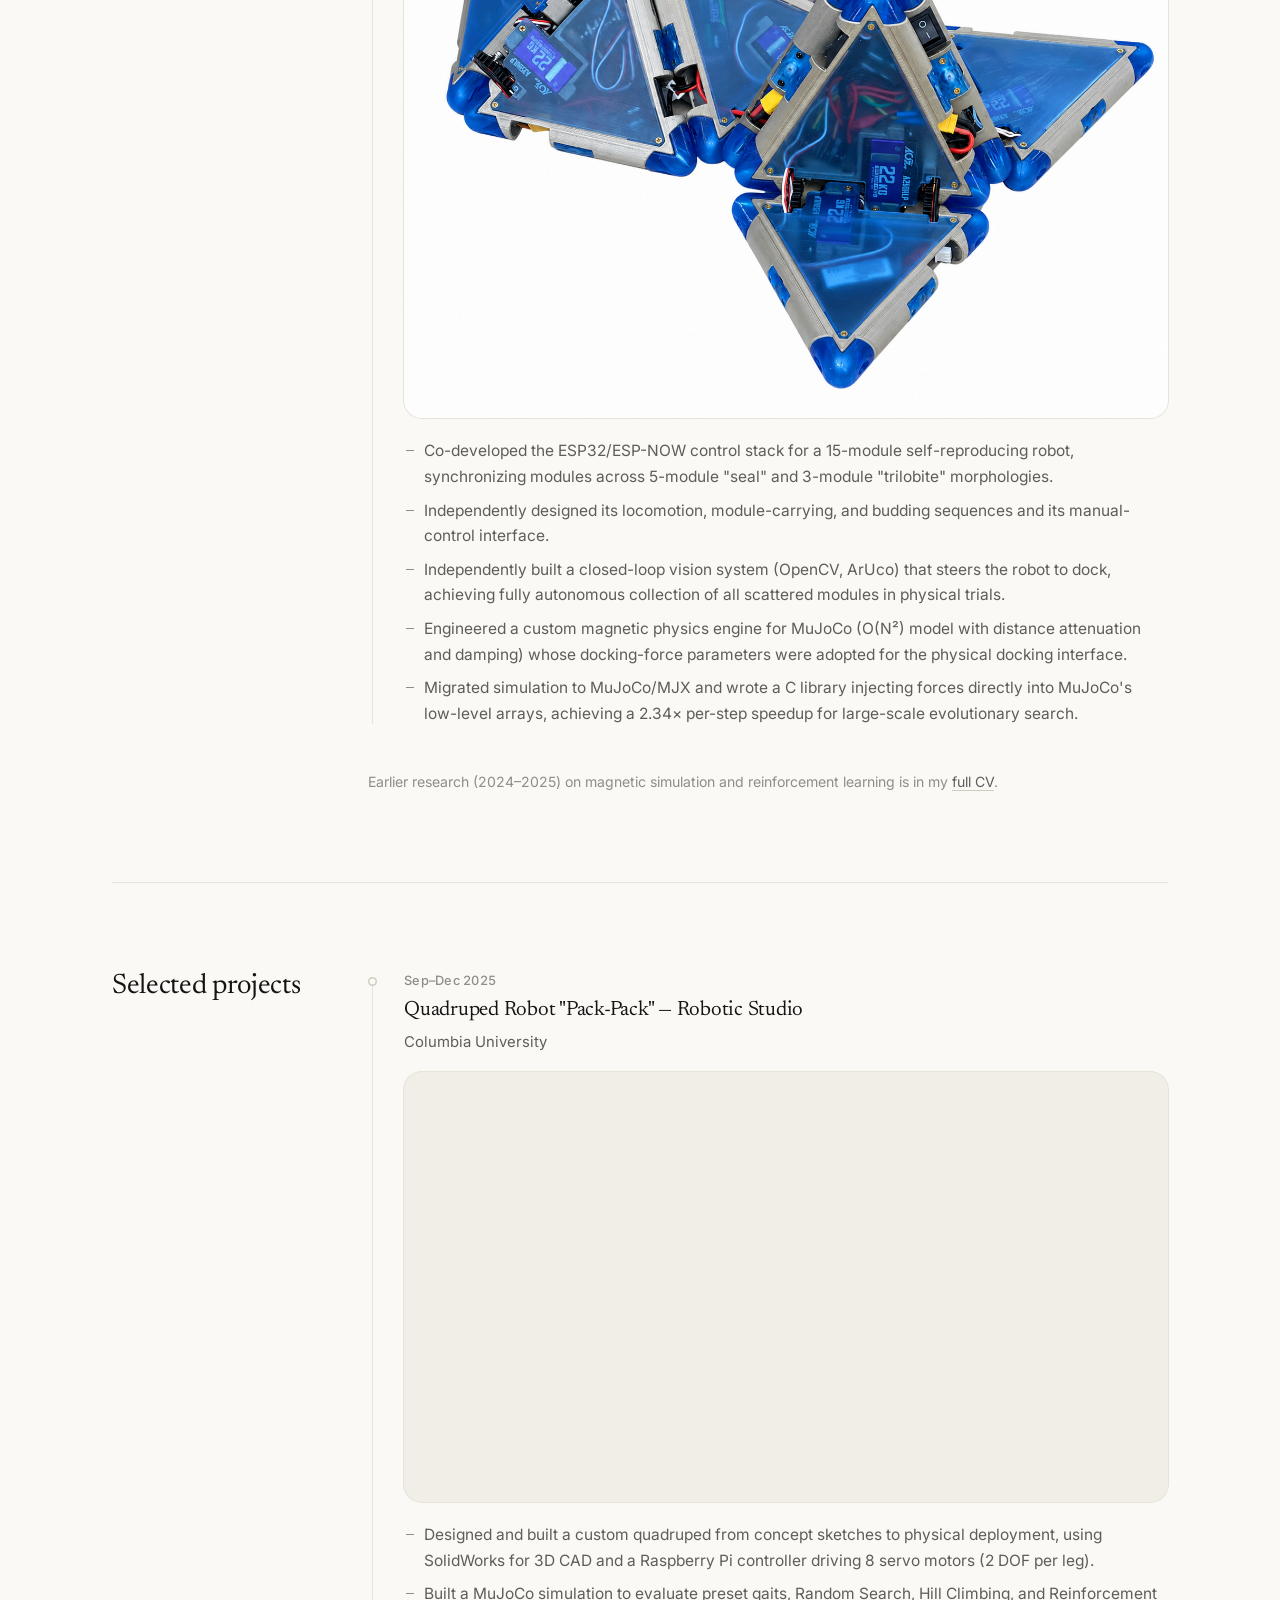
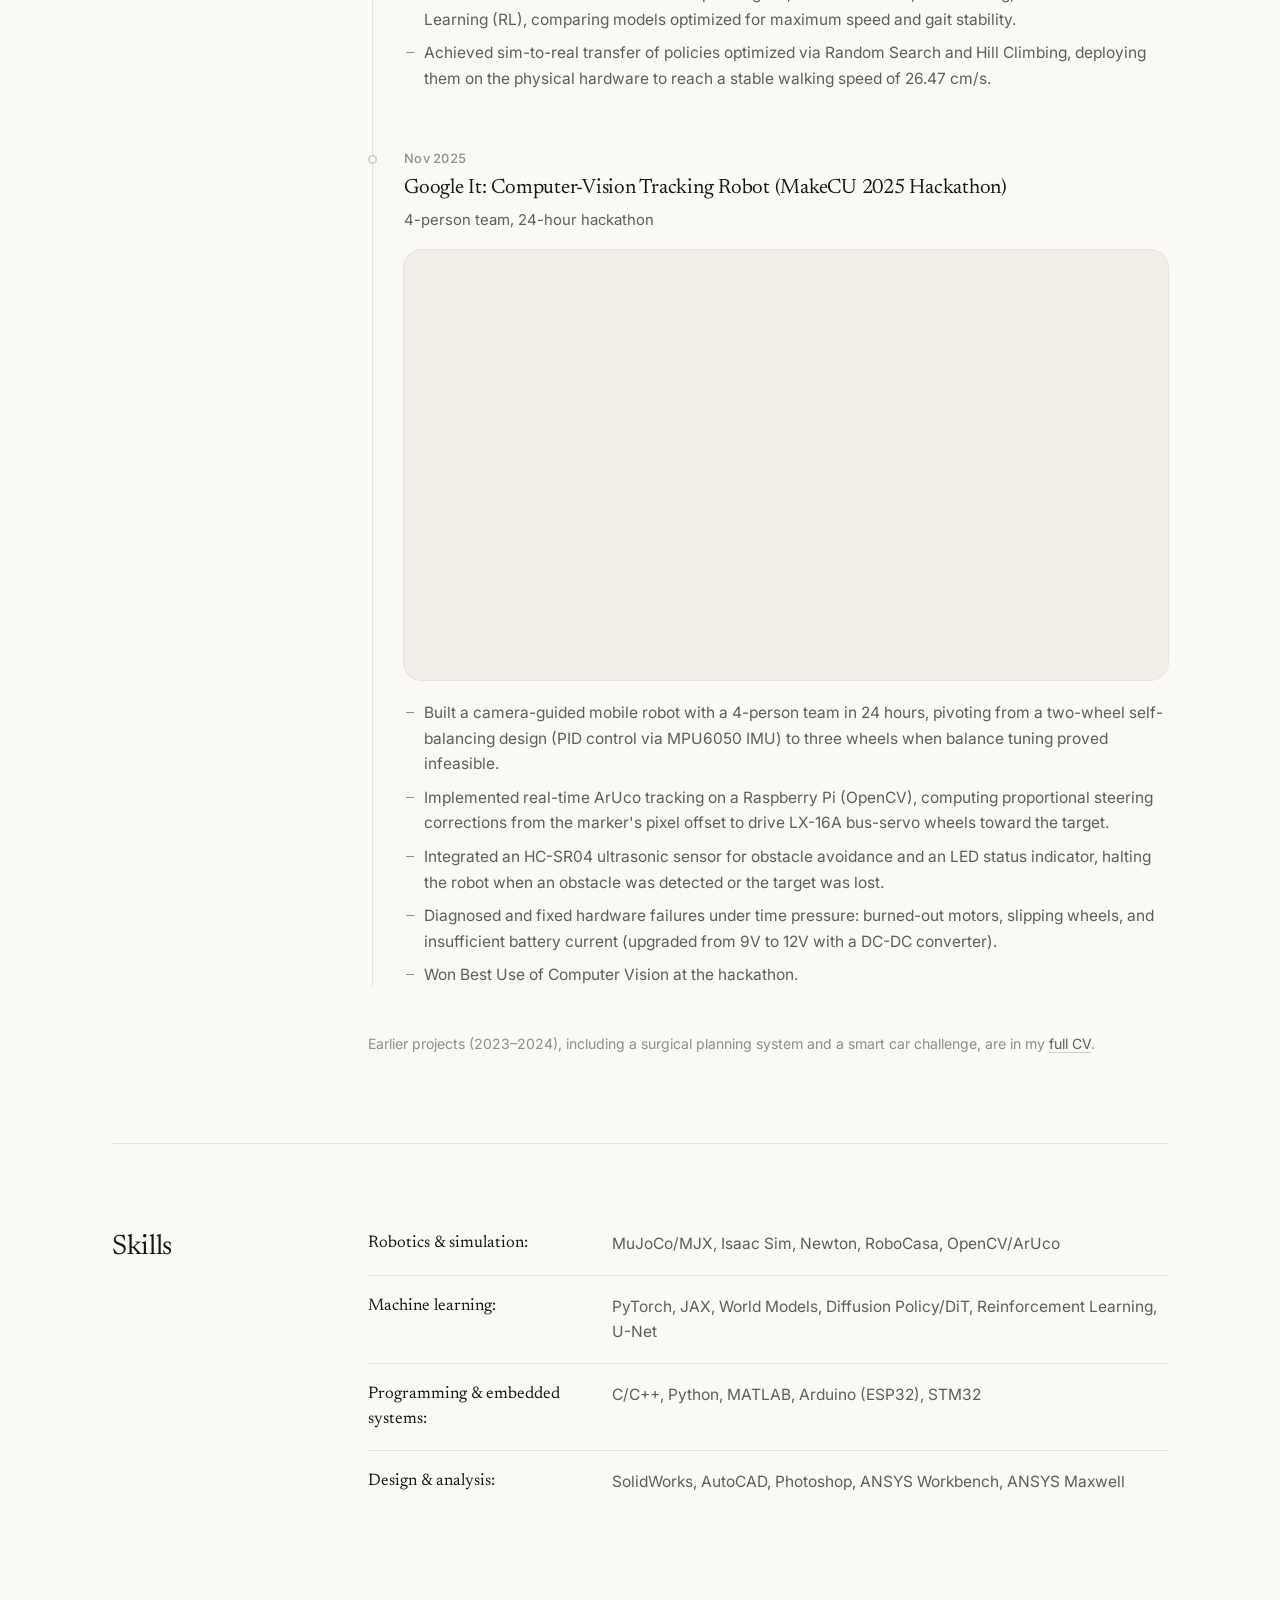
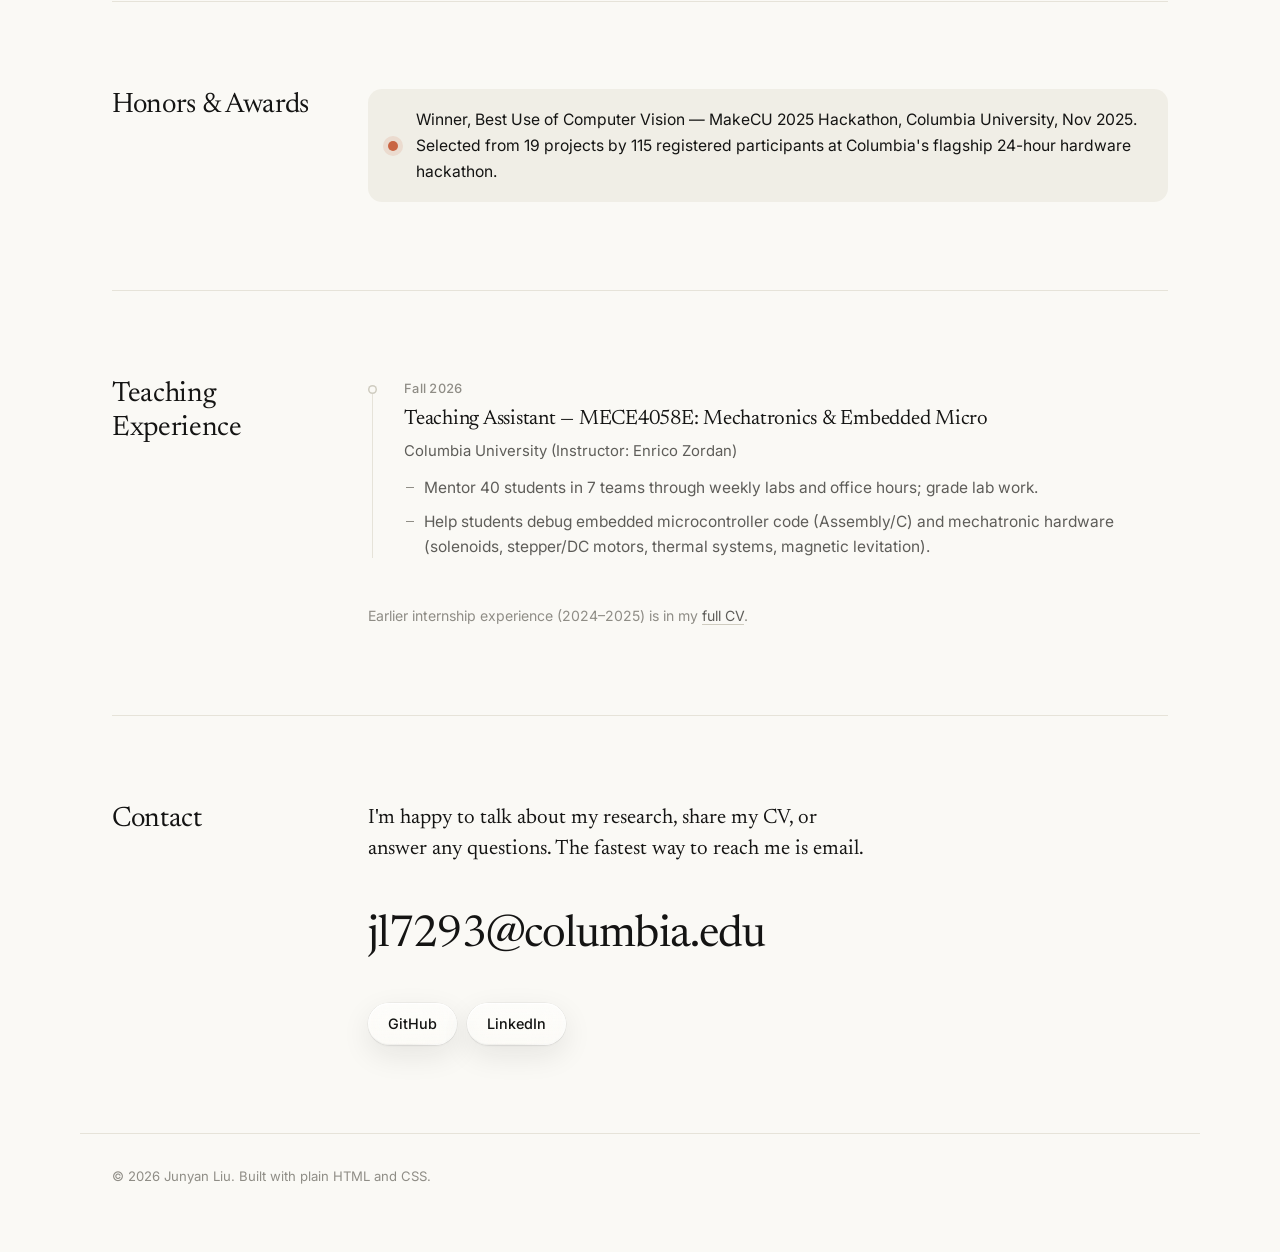
==== commit a4ae32e6: "Drop Tools & OS from skills to match the CV Co-Authored-By: Claude Opus 5.5 <noreply@anthropic.com>" ====
--- a/index.html
+++ b/index.html
@@ -223,7 +223,6 @@
       <li><span class="skill-label">Machine learning:</span> PyTorch, JAX, World Models, Diffusion Policy/DiT, Reinforcement Learning, U-Net</li>
       <li><span class="skill-label">Programming &amp; embedded systems:</span> C/C++, Python, MATLAB, Arduino (ESP32), STM32</li>
       <li><span class="skill-label">Design &amp; analysis:</span> SolidWorks, AutoCAD, Photoshop, ANSYS Workbench, ANSYS Maxwell</li>
-      <li><span class="skill-label">Tools &amp; OS:</span> Linux/Ubuntu, Git</li>
     </ul>
   </section>
 
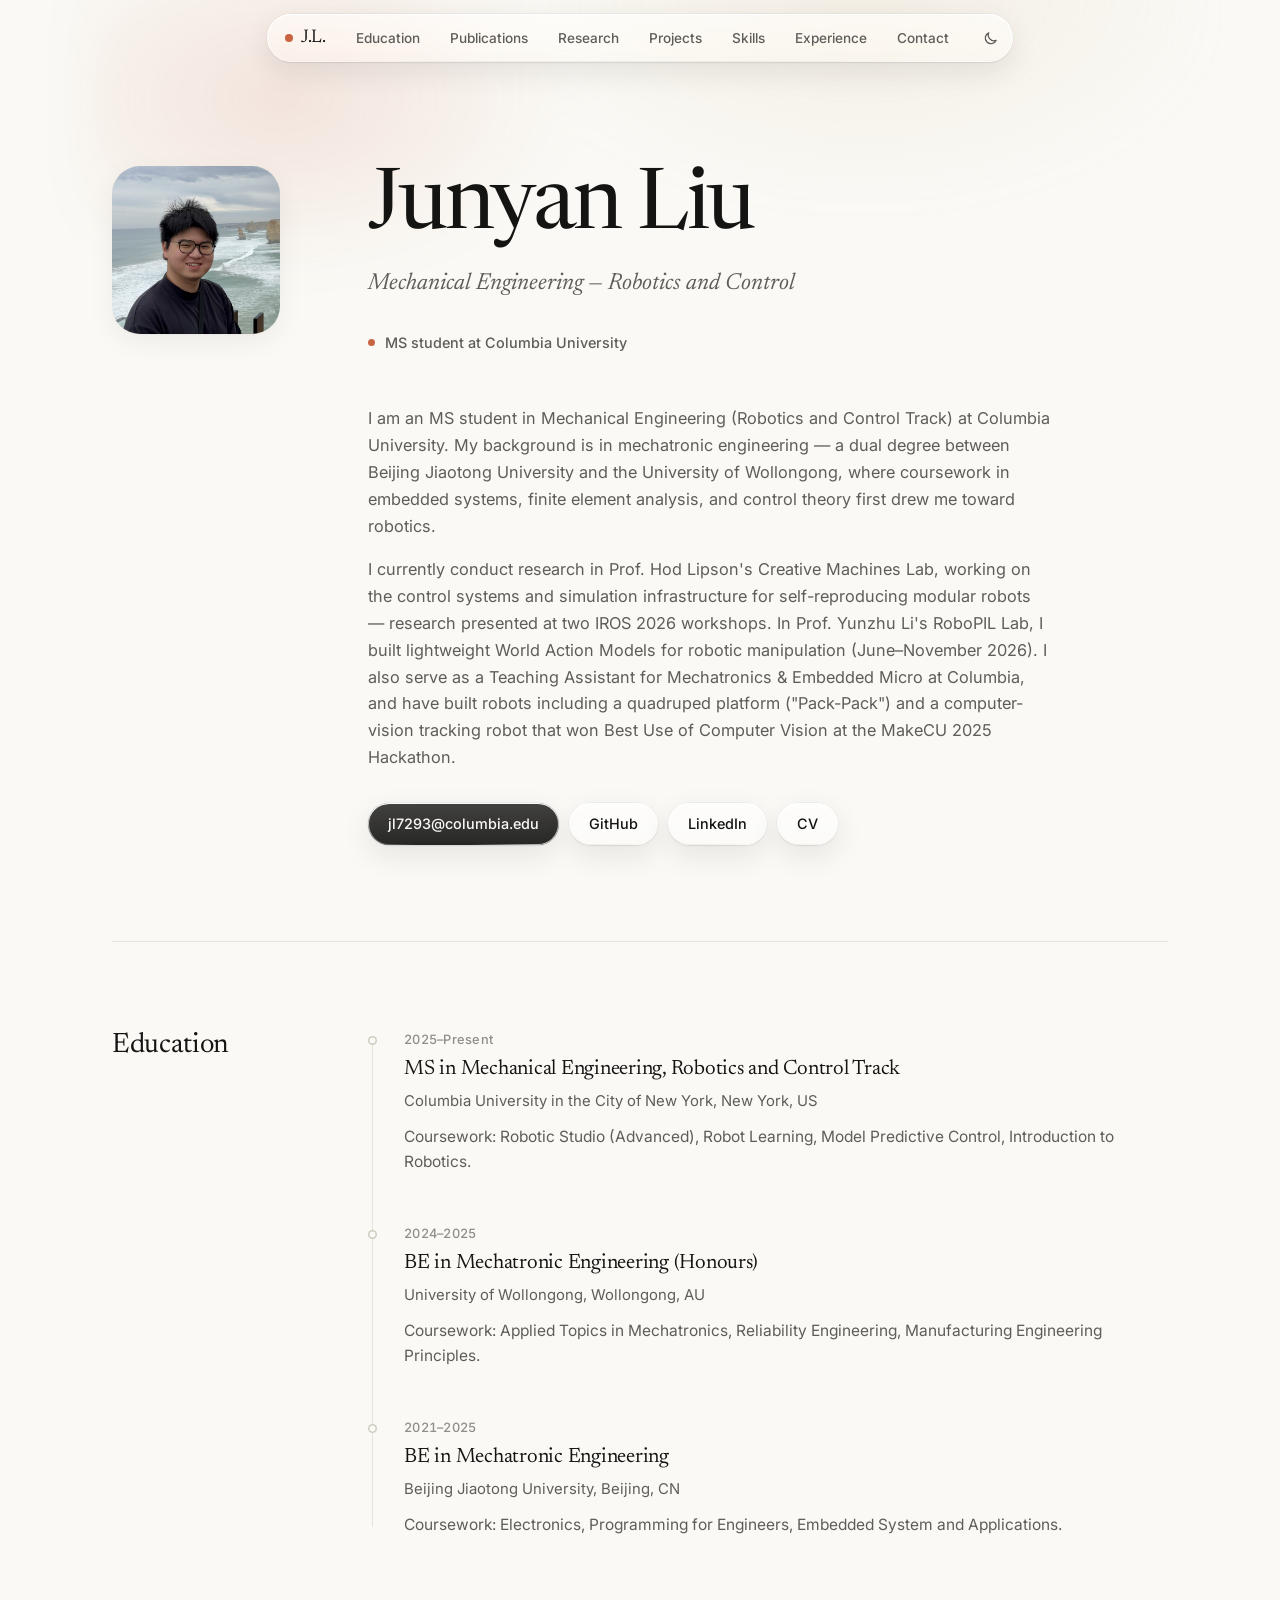
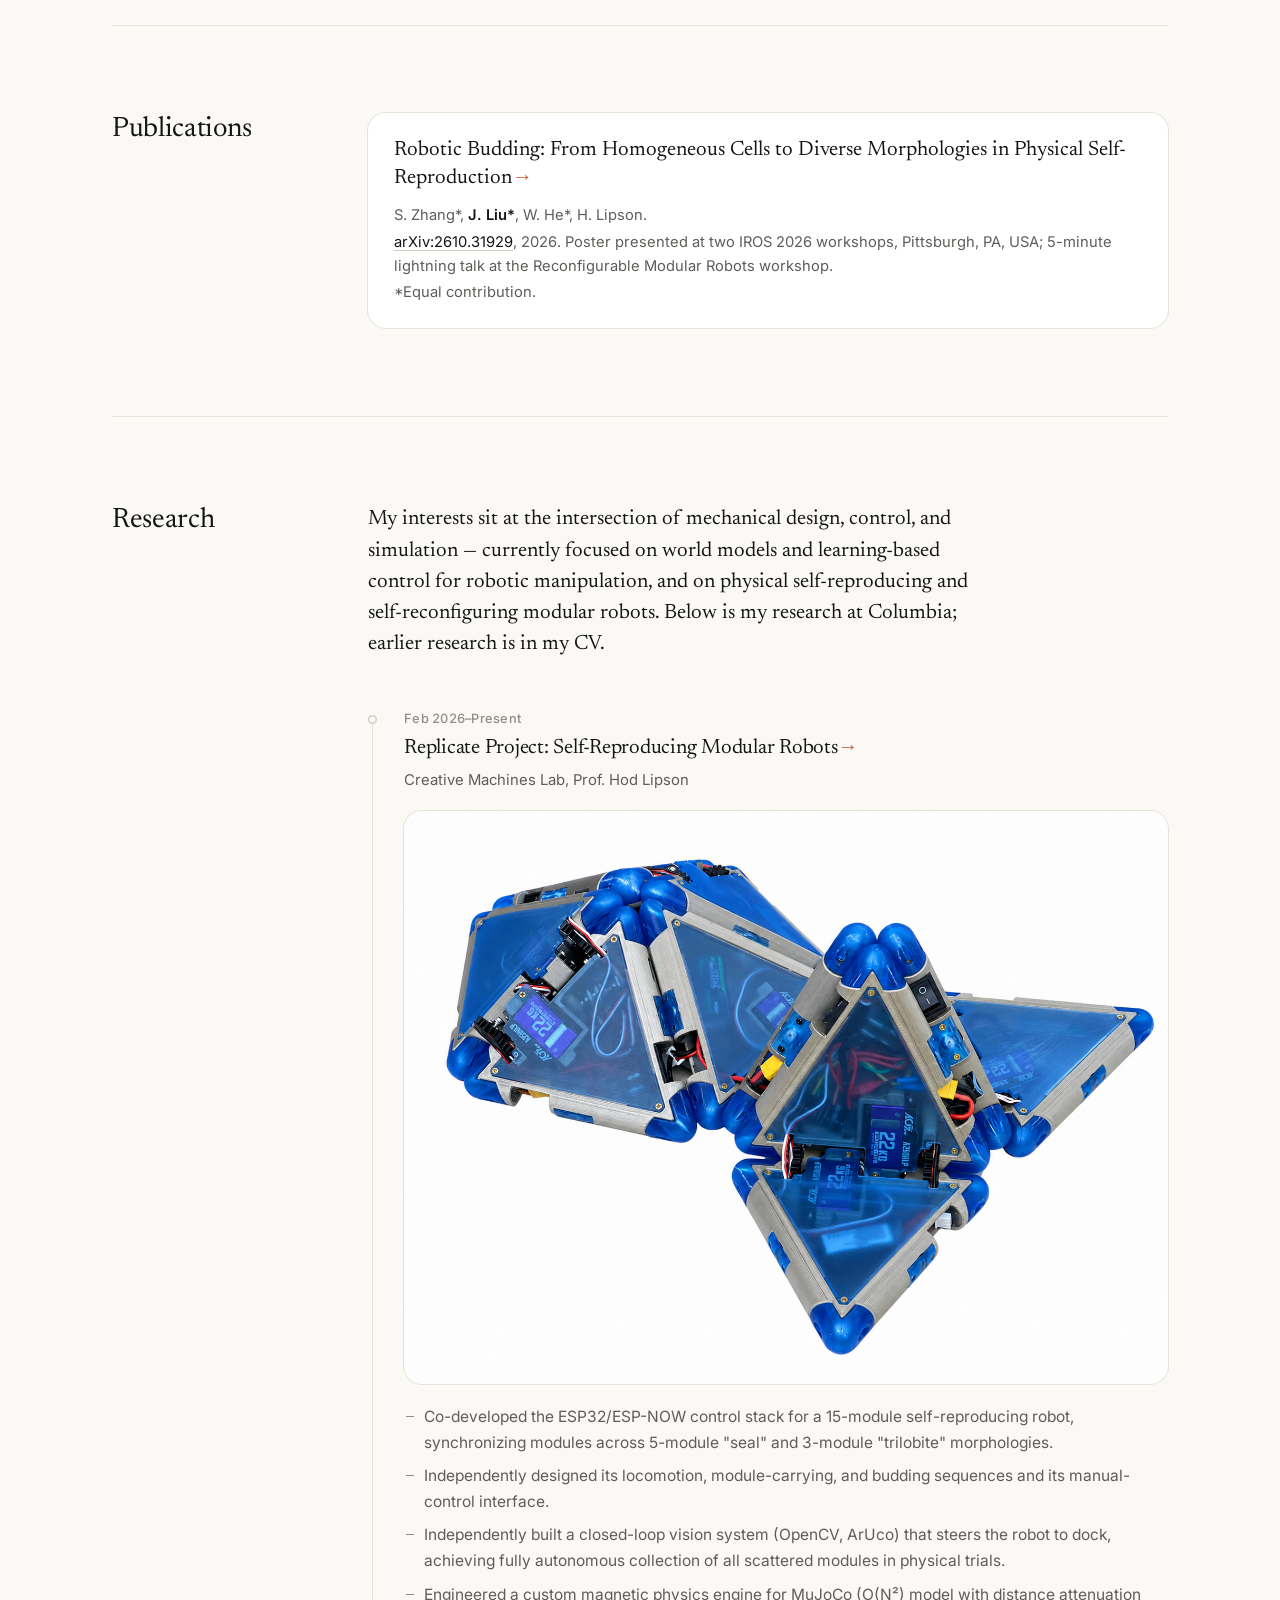
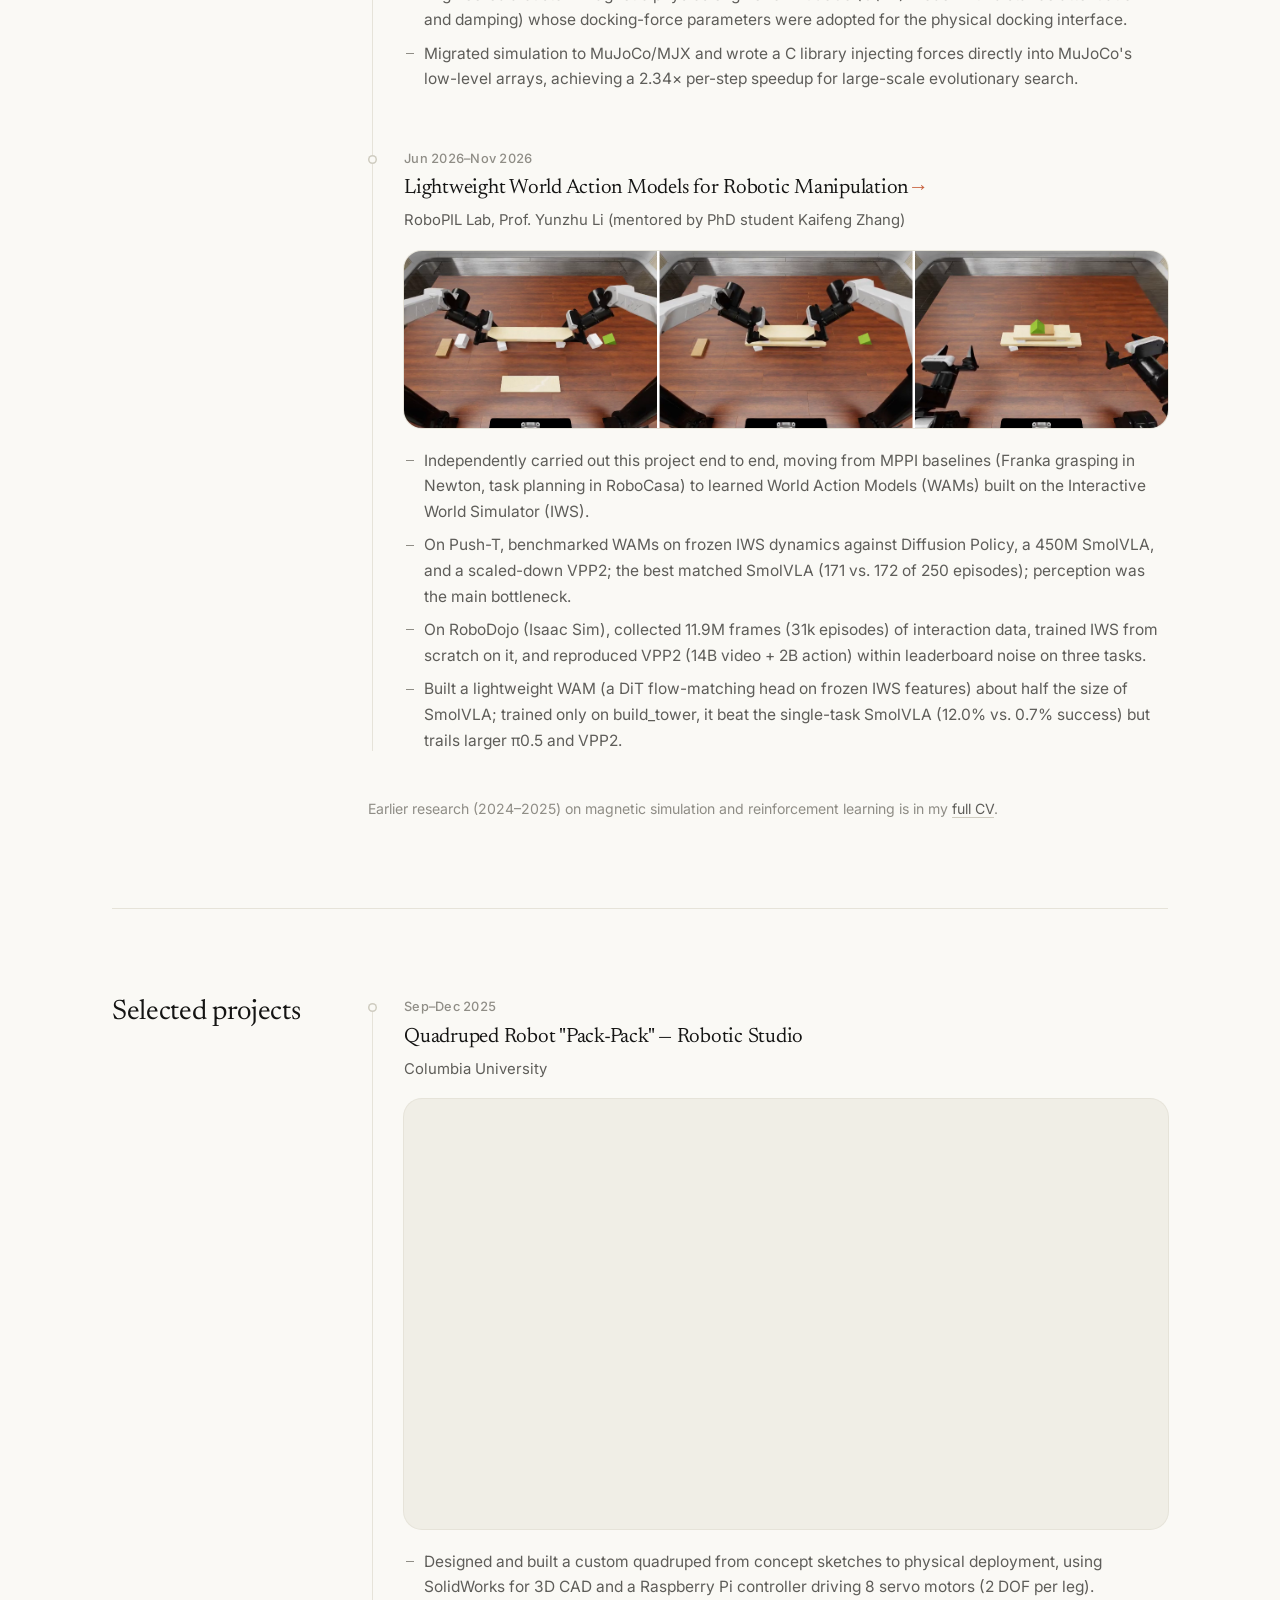
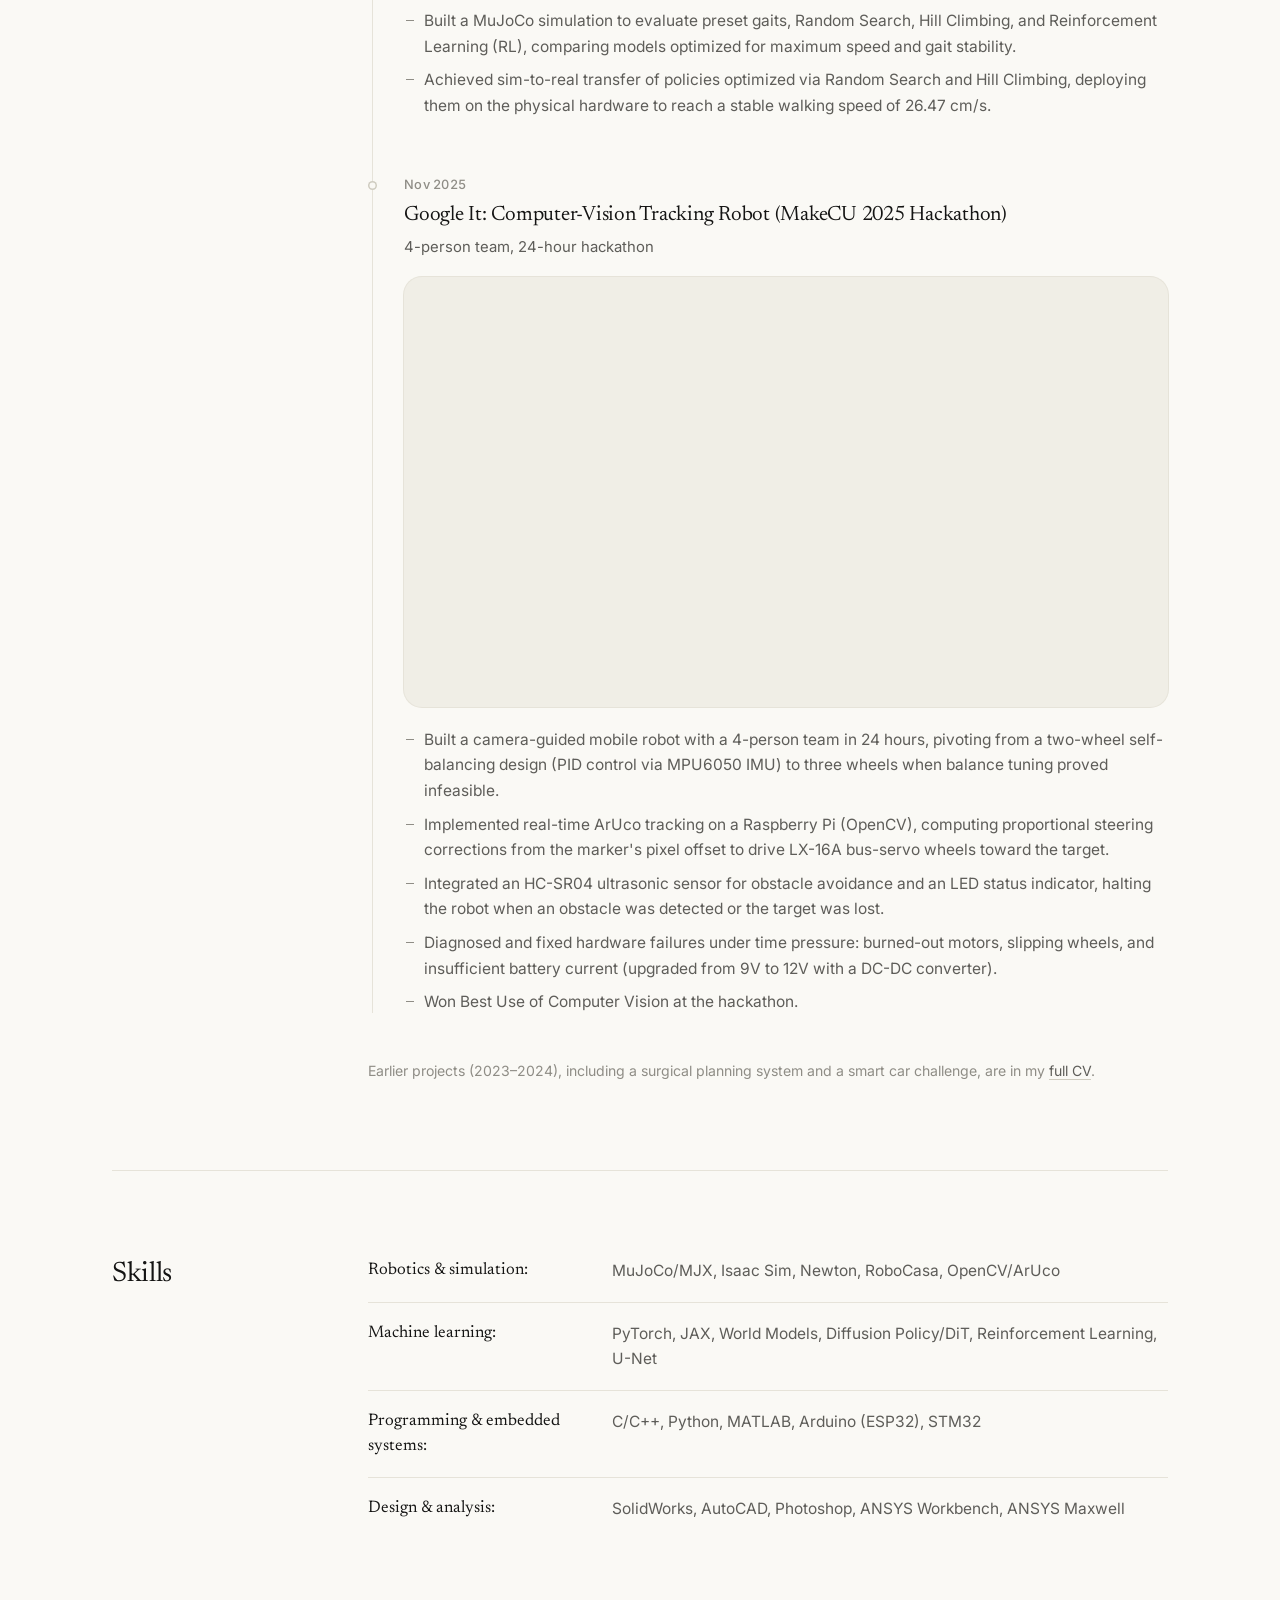
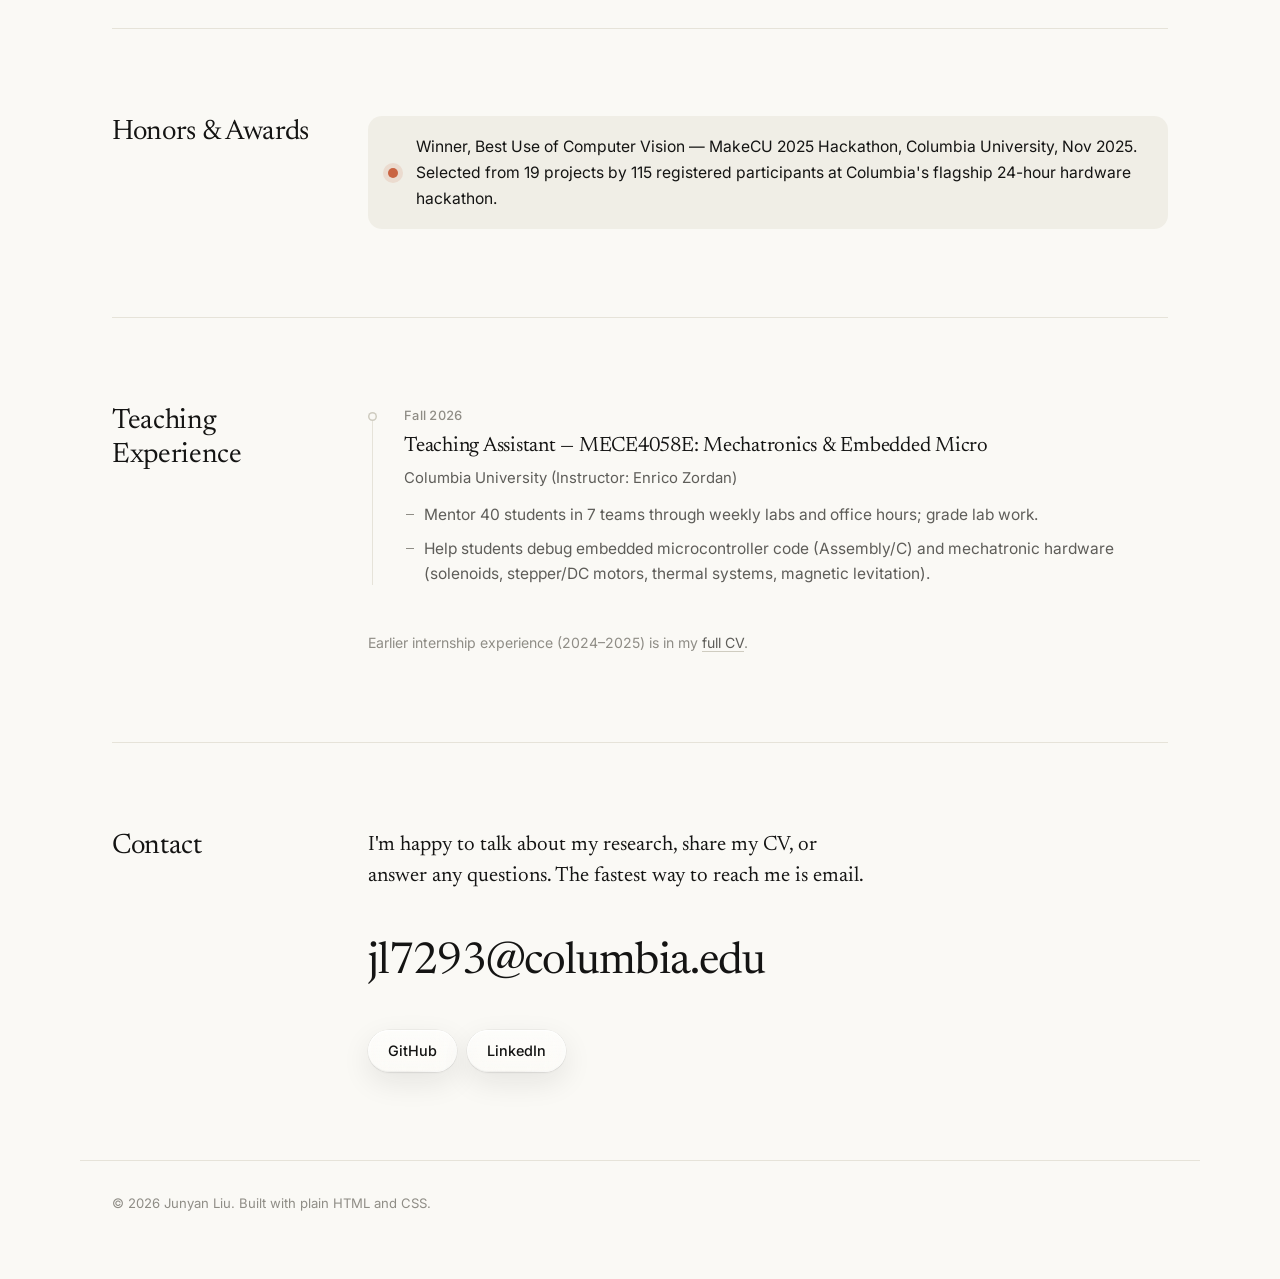
==== commit 74eeaf87: "Update WAM project: wrap up as lightweight WAMs, on hold since Nov 2026 Add a Conclusions section to" ====
--- a/index.html
+++ b/index.html
@@ -59,12 +59,12 @@
             analysis, and control theory first drew me toward robotics.
           </p>
           <p>
-            I currently conduct research in Prof.
-            Yunzhu Li's RoboPIL Lab, developing World Action Models for
-            robotic manipulation, and in Prof. Hod Lipson's
+            I currently conduct research in Prof. Hod Lipson's
             Creative Machines Lab, working on the control systems and
             simulation infrastructure for self-reproducing modular robots —
-            research presented at two IROS 2026 workshops. I
+            research presented at two IROS 2026 workshops. In Prof.
+            Yunzhu Li's RoboPIL Lab, I built lightweight World Action Models
+            for robotic manipulation (June–November 2026). I
             also serve as a Teaching Assistant for Mechatronics &amp;
             Embedded Micro at Columbia, and have built robots including a
             quadruped platform ("Pack-Pack") and a computer-vision tracking
@@ -137,23 +137,9 @@
       simulation — currently focused on world models and learning-based
       control for robotic manipulation, and on physical self-reproducing and
       self-reconfiguring modular robots. Below is my
-      current work at Columbia; earlier research is in my CV.
+      research at Columbia; earlier research is in my CV.
     </p>
     <ul class="timeline">
-      <li>
-        <div class="timeline-date">Jun 2026–Present</div>
-        <div class="timeline-body">
-          <h3><a href="wam/">World Action Model for Robotic Manipulation</a></h3>
-          <p class="timeline-org">RoboPIL Lab, Prof. Yunzhu Li (mentored by PhD student Kaifeng Zhang)</p>
-          <div class="timeline-media"><img src="assets/wam.png" alt="A World Action Model building a tower on the RoboDojo build_tower task"></div>
-          <ul class="bullets">
-            <li>Independently carry out this project end to end: moved from MPPI baselines (Franka grasping in Newton, task planning in RoboCasa) to learned World Action Models (WAMs) built on the Interactive World Simulator (IWS).</li>
-            <li>On Push-T, benchmarked WAM variants on frozen IWS dynamics against Diffusion Policy, a 450M SmolVLA, and a scaled-down VPP2; the best matched SmolVLA (171 vs. 172 of 250 episodes), and a keypoint-state study showed that perception is the main bottleneck.</li>
-            <li>On RoboDojo (Isaac Sim), built an automated data-collection pipeline (11.9M frames, 31k episodes) and trained IWS from scratch on this data.</li>
-            <li>Reproduced VPP2 (14B video + 2B action) within leaderboard noise on three tasks; built a WAM with a DiT flow-matching head on frozen IWS features and benchmarked it against VPP2 on build_tower; now adding object-state inputs.</li>
-          </ul>
-        </div>
-      </li>
       <li>
         <div class="timeline-date">Feb 2026–Present</div>
         <div class="timeline-body">
@@ -166,6 +152,20 @@
             <li>Independently built a closed-loop vision system (OpenCV, ArUco) that steers the robot to dock, achieving fully autonomous collection of all scattered modules in physical trials.</li>
             <li>Engineered a custom magnetic physics engine for MuJoCo (O(N²) model with distance attenuation and damping) whose docking-force parameters were adopted for the physical docking interface.</li>
             <li>Migrated simulation to MuJoCo/MJX and wrote a C library injecting forces directly into MuJoCo's low-level arrays, achieving a 2.34× per-step speedup for large-scale evolutionary search.</li>
+          </ul>
+        </div>
+      </li>
+      <li>
+        <div class="timeline-date">Jun 2026–Nov 2026</div>
+        <div class="timeline-body">
+          <h3><a href="wam/">Lightweight World Action Models for Robotic Manipulation</a></h3>
+          <p class="timeline-org">RoboPIL Lab, Prof. Yunzhu Li (mentored by PhD student Kaifeng Zhang)</p>
+          <div class="timeline-media"><img src="assets/wam.png" alt="A World Action Model building a tower on the RoboDojo build_tower task"></div>
+          <ul class="bullets">
+            <li>Independently carried out this project end to end, moving from MPPI baselines (Franka grasping in Newton, task planning in RoboCasa) to learned World Action Models (WAMs) built on the Interactive World Simulator (IWS).</li>
+            <li>On Push-T, benchmarked WAMs on frozen IWS dynamics against Diffusion Policy, a 450M SmolVLA, and a scaled-down VPP2; the best matched SmolVLA (171 vs. 172 of 250 episodes); perception was the main bottleneck.</li>
+            <li>On RoboDojo (Isaac Sim), collected 11.9M frames (31k episodes) of interaction data, trained IWS from scratch on it, and reproduced VPP2 (14B video + 2B action) within leaderboard noise on three tasks.</li>
+            <li>Built a lightweight WAM (a DiT flow-matching head on frozen IWS features) about half the size of SmolVLA; trained only on build_tower, it beat the single-task SmolVLA (12.0% vs. 0.7% success) but trails larger π0.5 and VPP2.</li>
           </ul>
         </div>
       </li>
